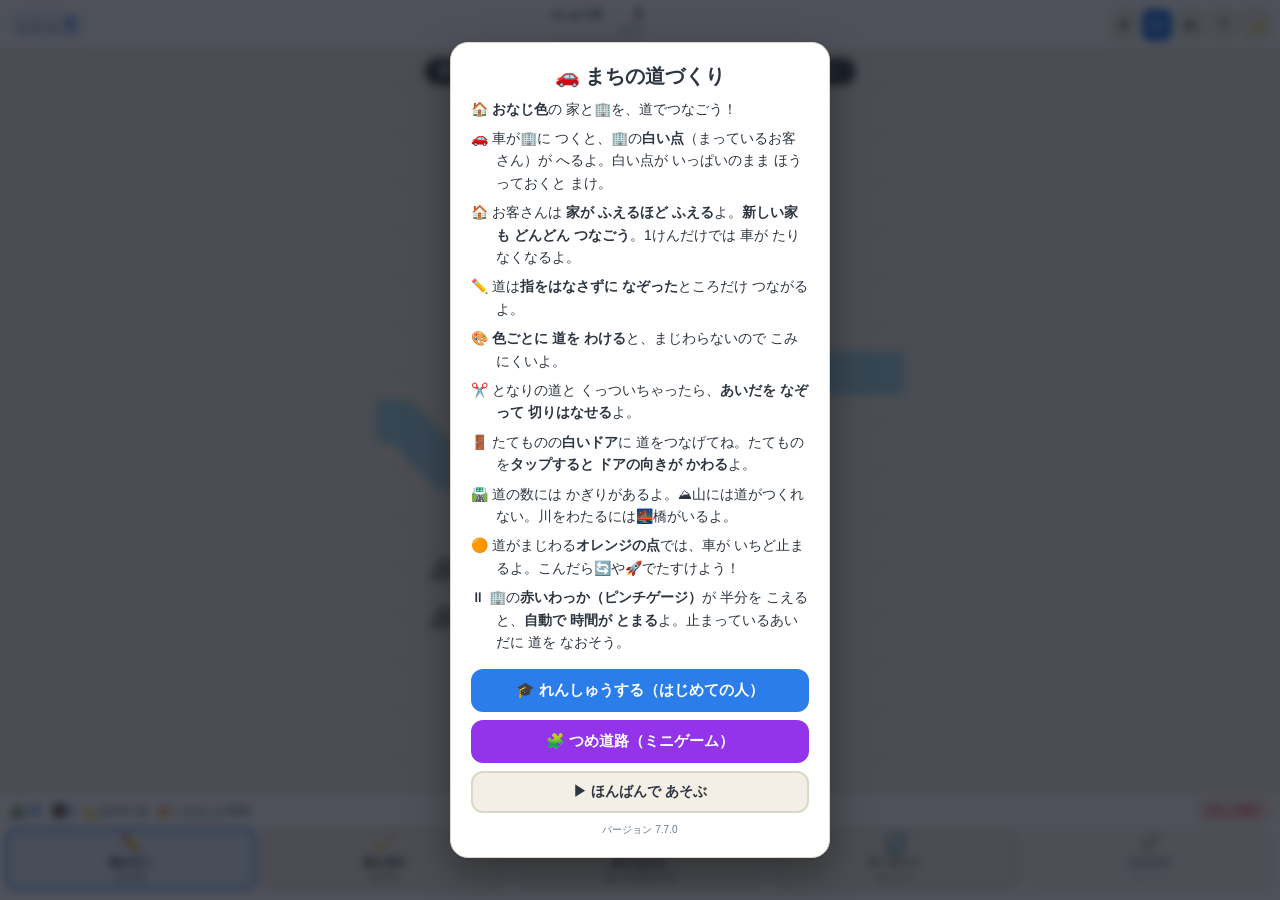
==== index.html @ 7b0f45b6 "Add files via upload" ====
<!DOCTYPE html>
<html lang="ja">
<head>
<meta charset="UTF-8">
<meta name="viewport" content="width=device-width, initial-scale=1.0, maximum-scale=1.0, user-scalable=no">
<meta http-equiv="Cache-Control" content="no-cache, no-store, must-revalidate">
<meta http-equiv="Pragma" content="no-cache">
<meta http-equiv="Expires" content="0">
<title>Pocket Transit v7.7 - まちの道づくりパズル</title>
<style>
  :root {
    --bg-main: #f3efe6; --bg-panel: #ffffff; --text-main: #2c3540;
    --text-sub: #6c7a89; --border-col: #dcd6c8; --accent: #2b7de9;
  }
  body.dark {
    --bg-main: #181c24; --bg-panel: #232936; --text-main: #eef2f7;
    --text-sub: #8c9bae; --border-col: #343d4f; --accent: #38bdf8;
  }
  * { box-sizing: border-box; margin: 0; padding: 0; user-select: none; -webkit-user-select: none; -webkit-touch-callout: none; }
  html, body {
    width: 100%; height: 100dvh; overflow: hidden;
    background: var(--bg-main); color: var(--text-main);
    font-family: -apple-system, BlinkMacSystemFont, "Hiragino Sans", "Yu Gothic", sans-serif;
    display: flex; flex-direction: column;
  }
  header {
    height: 50px; background: var(--bg-panel); border-bottom: 1px solid var(--border-col);
    display: flex; align-items: center; justify-content: space-between;
    padding: 0 8px; flex-shrink: 0; z-index: 10; gap: 4px;
  }
  .score-box { display: flex; align-items: baseline; gap: 4px; background: rgba(43,125,233,0.1); padding: 4px 9px; border-radius: 16px; }
  .score-label { font-size: 11px; font-weight: 700; color: var(--text-sub); }
  .score-val { font-size: 20px; font-weight: 900; color: var(--accent); font-variant-numeric: tabular-nums; }
  .clock-area { display: flex; flex-direction: column; width: 92px; gap: 3px; }
  .clock-top { display: flex; justify-content: space-between; font-size: 11px; font-weight: 800; }
  .hdr-ver { font-size: 9px; color: var(--text-sub); font-weight: 700; text-align: right; line-height: 1; }
  .week-bar { width: 100%; height: 6px; background: rgba(128,128,128,0.2); border-radius: 3px; overflow: hidden; }
  .week-fill { height: 100%; background: var(--accent); width: 0%; }
  .week-fill.rush { background: #f59e0b; }
  .top-btns { display: flex; align-items: center; gap: 4px; }
  .spd-btn, .icon-btn {
    border: 1px solid var(--border-col); background: var(--bg-main); color: var(--text-main);
    border-radius: 8px; height: 32px; padding: 0 7px; font-size: 12px; font-weight: 800;
    cursor: pointer; display: flex; align-items: center; justify-content: center;
  }
  .spd-btn.active { background: var(--accent); color: #fff; border-color: var(--accent); }
  .spd-btn.pulse { border-color: #facc15; animation: glow 1s ease-in-out infinite; }
  #stage { flex: 1; min-height: 0; position: relative; width: 100%; overflow: hidden; display: flex; align-items: center; justify-content: center; }
  canvas { display: block; touch-action: none; }
  .hint-banner {
    position: absolute; top: 8px; left: 50%; transform: translateX(-50%);
    background: rgba(20,26,35,0.78); color: #fff; font-size: 12px; font-weight: 700;
    padding: 5px 14px; border-radius: 20px; pointer-events: none; white-space: nowrap;
    backdrop-filter: blur(4px); transition: opacity 0.6s;
  }
  .hint-banner.fade { opacity: 0; }
  .toast {
    position: absolute; bottom: 10px; left: 50%; transform: translateX(-50%) translateY(8px);
    background: rgba(239,68,68,0.94); color: #fff; font-size: 13px; font-weight: 800;
    padding: 7px 14px; border-radius: 14px; opacity: 0; transition: opacity 0.2s, transform 0.2s;
    pointer-events: none; max-width: 94%; text-align: center; z-index: 8;
  }
  .toast.info { background: rgba(43,125,233,0.94); }
  .toast.show { opacity: 1; transform: translateX(-50%) translateY(0); }
  .pause-pill {
    position: absolute; z-index: 7; display: none; align-items: center; gap: 2px;
    background: rgba(20,26,35,0.82); border-radius: 22px; padding: 3px;
    box-shadow: 0 3px 10px rgba(0,0,0,0.25); touch-action: none;
  }
  .pause-pill.show { display: flex; }
  .pause-pill.danger { background: rgba(185,28,28,0.9); }
  .pause-pill .grip {
    color: rgba(255,255,255,0.75); font-size: 15px; font-weight: 900; padding: 6px 4px 6px 7px;
    cursor: grab; line-height: 1; letter-spacing: -2px;
  }
  .pause-pill .go {
    border: none; border-radius: 18px; padding: 7px 12px; font-size: 13px; font-weight: 900;
    background: #10b981; color: #fff; cursor: pointer; white-space: nowrap;
  }
  .pause-pill .x {
    border: none; background: transparent; color: rgba(255,255,255,0.8); font-size: 14px; font-weight: 900;
    width: 28px; height: 28px; border-radius: 50%; cursor: pointer;
  }
  .result-bar {
    position: absolute; top: 6px; left: 6px; right: 6px;
    background: rgba(20,26,35,0.86); color: #fff; border-radius: 12px;
    padding: 7px 10px; font-size: 11px; font-weight: 700; line-height: 1.5;
    display: none; align-items: center; gap: 8px; backdrop-filter: blur(4px); z-index: 5;
  }
  .result-bar.show { display: flex; }
  .result-bar .rb-main { flex: 1; }
  .result-bar b { color: #fbbf24; font-size: 13px; }
  .result-bar button {
    border: none; border-radius: 8px; padding: 6px 8px; font-size: 11px; font-weight: 800;
    background: #2b7de9; color: #fff; cursor: pointer; white-space: nowrap;
  }
  .result-bar button.sub { background: rgba(255,255,255,0.18); }
  .tut-panel, .puz-bar {
    position: absolute; z-index: 6; overflow: hidden; font-size: 13.5px;
    background: var(--bg-panel); color: var(--text-main);
    border: 3px solid #facc15; border-radius: 12px; padding: 4px 8px 5px;
    box-shadow: 0 3px 10px rgba(0,0,0,0.15); display: none;
  }
  .puz-bar { border-color: #a855f7; }
  .tut-panel.show, .puz-bar.show { display: block; }
  .tut-head { display: flex; align-items: center; gap: 4px; margin-bottom: 2px; }
  .tut-step { font-size: 0.82em; font-weight: 900; color: #ca8a04; flex: 1; white-space: nowrap; overflow: hidden; text-overflow: ellipsis; }
  .tut-head button, .puz-btns button {
    border: 1px solid var(--border-col); background: var(--bg-main); color: var(--text-sub);
    border-radius: 8px; padding: 3px 7px; font-size: 0.8em; font-weight: 800; cursor: pointer; white-space: nowrap;
  }
  .tut-head button.hint, .puz-btns button.hint { background: #fef3c7; color: #92400e; border-color: #fcd34d; }
  .tut-head button.hint.on, .puz-btns button.hint.on { background: #facc15; color: #422006; }
  .tut-head button.next {
    background: #10b981; color: #fff; border-color: #10b981; font-size: 0.9em; padding: 4px 10px;
    animation: pop 0.9s ease-in-out infinite;
  }
  .tut-head button.hidden, .puz-btns button.hidden { display: none; }
  .tut-text { font-size: 1em; font-weight: 700; line-height: 1.42; }
  .tut-text b { color: var(--accent); }
  .tut-text.done { color: #059669; }
  .tut-text.think { color: #b45309; }
  .tut-hint { font-size: 0.85em; color: #92400e; font-weight: 700; margin-top: 2px; line-height: 1.35; }
  .tut-hint:empty { display: none; }
  @keyframes pop { 0%,100% { transform: scale(1); } 50% { transform: scale(1.07); } }
  .puz-top { display: flex; align-items: center; justify-content: space-between; gap: 6px; }
  .puz-title { font-size: 0.82em; font-weight: 900; color: #9333ea; white-space: nowrap; overflow: hidden; text-overflow: ellipsis; }
  .puz-goal { font-size: 1.02em; font-weight: 900; margin-top: 2px; display: flex; gap: 10px; align-items: center; }
  .puz-goal .time { font-variant-numeric: tabular-nums; }
  .puz-goal .time.hurry { color: #ef4444; }
  .puz-goal .time.wait { color: var(--text-sub); font-size: 0.85em; }
  .puz-start {
    margin-left: auto; border: none; border-radius: 10px; padding: 5px 12px; font-size: 0.95em; font-weight: 900;
    background: #10b981; color: #fff; cursor: pointer; animation: pop 0.9s ease-in-out infinite;
  }
  .puz-start.hidden { display: none; }
  .puz-tip { font-size: 0.85em; color: var(--text-sub); font-weight: 700; margin-top: 2px; line-height: 1.4; }
  .puz-tip:empty { display: none; }
  .puz-tip b { color: var(--text-main); }
  .puz-btns { display: flex; gap: 4px; }
  footer {
    background: var(--bg-panel); border-top: 1px solid var(--border-col);
    padding: 6px 6px 10px; display: flex; flex-direction: column; gap: 6px; flex-shrink: 0; z-index: 10;
  }
  .inv-row { display: flex; align-items: center; justify-content: space-between; font-size: 12px; font-weight: 800; padding: 0 4px; }
  .inv-badges { display: flex; gap: 9px; align-items: baseline; }
  .inv-item span { color: var(--accent); font-size: 14px; margin-left: 2px; }
  .inv-item.low span { color: #ef4444; }
  .inv-item.minor { font-size: 11px; color: var(--text-sub); }
  .inv-item.minor span { font-size: 12px; color: var(--text-sub); }
  .inv-item.hot span { color: #ef4444; }
  .clear-btn {
    background: rgba(239,68,68,0.12); color: #ef4444; border: 1px solid rgba(239,68,68,0.3);
    border-radius: 6px; padding: 3px 8px; font-size: 11px; font-weight: 800; cursor: pointer;
  }
  .tool-grid { display: grid; grid-template-columns: repeat(5, 1fr); gap: 5px; }
  .tool-btn {
    background: var(--bg-main); border: 2px solid var(--border-col); border-radius: 10px;
    padding: 4px 1px; display: flex; flex-direction: column; align-items: center; gap: 1px;
    cursor: pointer; color: var(--text-main);
  }
  .tool-btn.active { border-color: var(--accent); background: rgba(43,125,233,0.12); }
  .tool-btn.empty { opacity: 0.45; }
  .tool-btn.locked { opacity: 0.3; }
  .tool-btn.pulse { border-color: #facc15; animation: glow 1s ease-in-out infinite; opacity: 1; }
  @keyframes glow { 0%,100% { box-shadow: 0 0 0 0 rgba(250,204,21,0.8); } 50% { box-shadow: 0 0 0 6px rgba(250,204,21,0); } }
  .tool-icon { font-size: 18px; line-height: 1.1; }
  .tool-title { font-size: 11px; font-weight: 800; white-space: nowrap; }
  .tool-sub { font-size: 9.5px; color: var(--text-sub); font-weight: 700; white-space: nowrap; }
  .modal-wrap {
    position: fixed; inset: 0; background: rgba(10,15,25,0.72); backdrop-filter: blur(4px);
    display: none; align-items: center; justify-content: center; padding: 16px; z-index: 100;
  }
  .modal-wrap.light { background: rgba(10,15,25,0.45); backdrop-filter: none; }
  .modal-wrap.show { display: flex; }
  .modal-card {
    background: var(--bg-panel); color: var(--text-main); border: 1px solid var(--border-col);
    border-radius: 18px; padding: 20px; width: 100%; max-width: 380px; text-align: center;
    box-shadow: 0 16px 40px rgba(0,0,0,0.35); max-height: 92dvh; overflow-y: auto;
  }
  .modal-card h2 { font-size: 20px; margin-bottom: 8px; }
  .modal-card p { font-size: 13px; color: var(--text-sub); line-height: 1.5; margin-bottom: 14px; }
  .rules { text-align: left; font-size: 14px; line-height: 1.6; margin: 0 0 16px; list-style: none; }
  .rules li { margin-bottom: 7px; padding-left: 1.8em; text-indent: -1.8em; }
  .bonus-line { font-size: 13px; font-weight: 800; color: var(--accent); background: rgba(43,125,233,0.1); border-radius: 10px; padding: 6px; margin-bottom: 12px; line-height: 1.5; }
  .choice-box { display: grid; grid-template-columns: repeat(3, 1fr); gap: 8px; }
  .choice-btn {
    background: var(--bg-main); border: 2px solid var(--border-col); border-radius: 14px;
    padding: 12px 6px; cursor: pointer; color: var(--text-main);
    display: flex; flex-direction: column; align-items: center; gap: 6px;
  }
  .choice-btn:hover, .choice-btn:active { border-color: var(--accent); }
  .choice-icon { font-size: 26px; }
  .choice-name { font-size: 13px; font-weight: 800; }
  .choice-desc { font-size: 11px; color: var(--text-sub); line-height: 1.4; }
  .primary-btn { width: 100%; padding: 12px; border-radius: 12px; border: none; background: var(--accent); color: #fff; font-size: 15px; font-weight: 800; cursor: pointer; }
  .primary-btn.puz { background: #9333ea; }
  .primary-btn.pulse { animation: pop 0.9s ease-in-out infinite; }
  .secondary-btn { width: 100%; padding: 10px; border-radius: 12px; border: 2px solid var(--border-col); background: var(--bg-main); color: var(--text-main); font-size: 14px; font-weight: 800; cursor: pointer; margin-top: 8px; }
  .ver { font-size: 10px; color: var(--text-sub); margin-top: 10px; }
  .stats { display: grid; grid-template-columns: 1fr 1fr; gap: 6px; margin-bottom: 14px; text-align: left; }
  .stat { background: var(--bg-main); border-radius: 10px; padding: 6px 8px; }
  .stat .k { font-size: 10.5px; color: var(--text-sub); font-weight: 700; }
  .stat .v { font-size: 15px; font-weight: 900; }
  .puz-list { display: flex; flex-direction: column; gap: 8px; margin-bottom: 12px; }
  .puz-item {
    display: flex; align-items: center; gap: 10px; text-align: left;
    background: var(--bg-main); border: 2px solid var(--border-col); border-radius: 14px;
    padding: 10px 12px; cursor: pointer; color: var(--text-main);
  }
  .puz-item:hover { border-color: #a855f7; }
  .puz-item .pi-icon { font-size: 26px; }
  .puz-item .pi-main { flex: 1; }
  .puz-item .pi-name { font-size: 14px; font-weight: 900; }
  .puz-item .pi-sub { font-size: 11px; color: var(--text-sub); font-weight: 700; }
  .puz-item .pi-stars { font-size: 15px; color: #f59e0b; white-space: nowrap; }
  .box { text-align: left; border-radius: 12px; padding: 10px 12px; margin-bottom: 10px; font-size: 13px; line-height: 1.6; }
  .box .bt { font-size: 12px; font-weight: 900; margin-bottom: 3px; }
  .box.story { background: rgba(147,51,234,0.08); }
  .box.story .bt { color: #9333ea; }
  .box.tip { background: rgba(16,185,129,0.1); }
  .box.tip .bt { color: #059669; }
  .box.goal { background: rgba(43,125,233,0.1); font-weight: 800; }
  .box.goal .bt { color: var(--accent); }
  .box.why { background: rgba(245,158,11,0.12); }
  .box.why .bt { color: #b45309; }
  .stars-big { font-size: 34px; color: #f59e0b; letter-spacing: 4px; margin: 2px 0 8px; }
  .row-btns { display: flex; gap: 8px; }
  .row-btns .secondary-btn { margin-top: 8px; }
</style>
</head>
<body>

<header>
  <div class="score-box">
    <span class="score-label">とどいた</span>
    <span class="score-val" id="uiScore">0</span>
  </div>
  <div class="clock-area">
    <div class="clock-top"><span id="uiWeek">1しゅう目</span><span id="uiDay">月</span></div>
    <div class="hdr-ver" id="hdrVer"></div>
    <div class="week-bar"><div class="week-fill" id="uiWeekBar"></div></div>
  </div>
  <div class="top-btns">
    <button class="spd-btn" id="btnPause" onclick="setSpeed(0)">⏸</button>
    <button class="spd-btn active" id="btn1x" onclick="setSpeed(1)">1x</button>
    <button class="spd-btn" id="btn2x" onclick="setSpeed(2)">2x</button>
    <button class="icon-btn" onclick="openHelp()">？</button>
    <button class="icon-btn" id="btnTheme" onclick="toggleTheme()">🌙</button>
  </div>
</header>

<div id="stage">
  <canvas id="cv"></canvas>
  <div class="hint-banner" id="uiHint"></div>
  <div class="toast" id="uiToast"></div>
  <div class="pause-pill" id="pausePill">
    <span class="grip" id="pauseGrip" title="ドラッグで うごかせるよ">⋮⋮</span>
    <button class="go" onclick="setSpeed(1)">▶ つづける</button>
    <button class="x" onclick="hidePausePill()" title="かくす（上の 1x でも つづけられるよ）">✕</button>
  </div>
  <div class="result-bar" id="resultBar">
    <div class="rb-main" id="rbText"></div>
    <button class="sub" onclick="showOverModal()">けっか</button>
    <button onclick="initGame(true)">もういちど</button>
  </div>
  <div class="tut-panel" id="tutPanel">
    <div class="tut-head">
      <div class="tut-step" id="tutStep"></div>
      <button class="hint" id="tutHintBtn" onclick="toggleTutHint()">💡ヒント</button>
      <button id="tutRetry" onclick="setupLesson(tut.lesson)">やりなおす</button>
      <button id="tutSkip" onclick="endTutorial()">とばす</button>
      <button class="next hidden" id="tutNext" onclick="nextLesson()">つぎへ ▶</button>
    </div>
    <div class="tut-text" id="tutText"></div>
    <div class="tut-hint" id="tutHint"></div>
  </div>
  <div class="puz-bar" id="puzBar">
    <div class="puz-top">
      <div class="puz-title" id="puzTitle"></div>
      <div class="puz-btns">
        <button class="hint" id="puzHintBtn" onclick="togglePuzHint()">💡ヒント</button>
        <button onclick="openPuzzleIntro(puz.idx)">📖</button>
        <button onclick="setupPuzzle(puz.idx)">やりなおす</button>
        <button onclick="openPuzzleList()">やめる</button>
      </div>
    </div>
    <div class="puz-goal">
      <span id="puzCount"></span><span class="time" id="puzTime"></span>
      <button class="puz-start" id="puzStart" onclick="startPuzzleRun()">▶ スタート</button>
    </div>
    <div class="puz-tip" id="puzTip"></div>
  </div>
</div>

<footer>
  <div class="inv-row">
    <div class="inv-badges">
      <div class="inv-item" id="invRoads">🛣️<span id="uiRoads">0</span></div>
      <div class="inv-item">🌉<span id="uiBridges">0</span></div>
      <div class="inv-item minor" title="ぜんぶの家と🏢をつなぐのに、だいたい これくらいの道がいるよ">📐めやす<span id="uiSteiner">0</span></div>
      <div class="inv-item minor" id="invRho" title="お客さんの多さ。ぜんぶの家を うまく つないだときの 力に くらべて 何％ か">🔥いそがしさ<span id="uiRho">0</span></div>
    </div>
    <button class="clear-btn" onclick="clearAllRoads()">ぜんぶ消す</button>
  </div>
  <div class="tool-grid">
    <button class="tool-btn active" id="toolDraw" onclick="selectTool('draw')">
      <span class="tool-icon">✏️</span><span class="tool-title">道を引く</span><span class="tool-sub">なぞる</span>
    </button>
    <button class="tool-btn" id="toolErase" onclick="selectTool('erase')">
      <span class="tool-icon">🧹</span><span class="tool-title">道を消す</span><span class="tool-sub">なぞる</span>
    </button>
    <button class="tool-btn" id="toolCut" onclick="selectTool('cut')">
      <span class="tool-icon">✂️</span><span class="tool-title">切りはなす</span><span class="tool-sub">あいだをなぞる</span>
    </button>
    <button class="tool-btn" id="toolRound" onclick="selectTool('roundabout')">
      <span class="tool-icon">🔄</span><span class="tool-title">ロータリー</span><span class="tool-sub" id="uiRounds">のこり 1</span>
    </button>
    <button class="tool-btn" id="toolHwy" onclick="selectTool('highway')">
      <span class="tool-icon">🚀</span><span class="tool-title">高速道路</span><span class="tool-sub" id="uiHwys">のこり 0</span>
    </button>
  </div>
</footer>

<div class="modal-wrap show" id="startModal">
  <div class="modal-card">
    <h2>🚗 まちの道づくり</h2>
    <ul class="rules">
      <li>🏠 <b>おなじ色</b>の 家と🏢を、道でつなごう！</li>
      <li>🚗 車が🏢に つくと、🏢の<b>白い点</b>（まっているお客さん）が へるよ。白い点が いっぱいのまま ほうっておくと まけ。</li>
      <li>🏠 お客さんは <b>家が ふえるほど ふえる</b>よ。<b>新しい家も どんどん つなごう</b>。1けんだけでは 車が たりなくなるよ。</li>
      <li>✏️ 道は<b>指をはなさずに なぞった</b>ところだけ つながるよ。</li>
      <li>🎨 <b>色ごとに 道を わける</b>と、まじわらないので こみにくいよ。</li>
      <li>✂️ となりの道と くっついちゃったら、<b>あいだを なぞって 切りはなせる</b>よ。</li>
      <li>🚪 たてものの<b>白いドア</b>に 道をつなげてね。たてものを<b>タップすると ドアの向きが かわる</b>よ。</li>
      <li>🛣️ 道の数には かぎりがあるよ。⛰山には道がつくれない。川をわたるには🌉橋がいるよ。</li>
      <li>🟠 道がまじわる<b>オレンジの点</b>では、車が いちど止まるよ。こんだら🔄や🚀でたすけよう！</li>
      <li>⏸ 🏢の<b>赤いわっか（ピンチゲージ）</b>が 半分を こえると、<b>自動で 時間が とまる</b>よ。止まっているあいだに 道を なおそう。</li>
    </ul>
    <button class="primary-btn" id="btnStartTut" onclick="startTutorial()">🎓 れんしゅうする（はじめての人）</button>
    <button class="primary-btn puz" id="btnStartPuz" style="margin-top:8px" onclick="openPuzzleList()">🧩 つめ道路（ミニゲーム）</button>
    <button class="secondary-btn" onclick="startGame()">▶ ほんばんで あそぶ</button>
    <div class="ver" id="verText"></div>
  </div>
</div>

<div class="modal-wrap" id="puzListModal">
  <div class="modal-card">
    <h2>🧩 つめ道路</h2>
    <p>本ものの まちづくりの ひみつを、みじかい パズルで まなぼう！<br>時間が 止まっているあいだに 道を つくって、<b>▶スタート</b>。時間内に 車を とどけたら クリア。はやいほど ⭐が ふえるよ。</p>
    <div class="puz-list" id="puzList"></div>
    <button class="secondary-btn" onclick="closePuzzleList()">もどる</button>
  </div>
</div>

<div class="modal-wrap light" id="puzIntroModal">
  <div class="modal-card">
    <h2 id="piTitle"></h2>
    <div class="box story"><div class="bt">📖 本ものの まちでは…</div><div id="piStory"></div></div>
    <div class="box tip"><div class="bt">💡 コツ</div><div id="piTip"></div></div>
    <div class="box goal"><div class="bt">🎯 もくひょう</div><div id="piGoal"></div></div>
    <button class="primary-btn puz" onclick="beginPuzzle()">🛠 道を つくる（時間は 止まっているよ）</button>
    <button class="secondary-btn" onclick="openPuzzleList()">いちらんへ</button>
  </div>
</div>

<div class="modal-wrap light" id="puzResultModal">
  <div class="modal-card">
    <h2 id="prTitle"></h2>
    <div class="stars-big" id="prStars"></div>
    <p id="prSub"></p>
    <div class="box why"><div class="bt" id="prWhyTitle"></div><div id="prWhy"></div></div>
    <button class="primary-btn puz" id="prNext" onclick="nextPuzzle()">つぎの もんだいへ ▶</button>
    <div class="row-btns">
      <button class="secondary-btn" onclick="setupPuzzle(puz.idx)">もういちど</button>
      <button class="secondary-btn" onclick="openPuzzleList()">いちらん</button>
    </div>
  </div>
</div>

<div class="modal-wrap" id="upgradeModal">
  <div class="modal-card">
    <h2 id="upTitle">1しゅう目 クリア！</h2>
    <div class="bonus-line" id="upBonus"></div>
    <p>ごほうびを 1つ えらんでね。</p>
    <div class="choice-box" id="choiceContainer"></div>
  </div>
</div>

<div class="modal-wrap" id="overModal">
  <div class="modal-card">
    <h2 style="color:#ef4444;">⚠️ まちが こみすぎちゃった！</h2>
    <p id="overReason"></p>
    <div style="font-size:28px;font-weight:900;margin:4px 0 10px;color:var(--accent);" id="finalScore">0 台</div>
    <div class="stats" id="overStats"></div>
    <button class="primary-btn" onclick="initGame(true)">もういちど あそぶ</button>
    <button class="secondary-btn" onclick="viewBoard()">📷 さいごの まちを見る</button>
    <button class="secondary-btn" onclick="backToMenu()">🏠 さいしょの 画面へ</button>
  </div>
</div>

<script>
'use strict';

/* ===================== バージョンと キャッシュ対策 ===================== */
const APP_VERSION = '7.7.0';
(function checkLatest() {
  try {
    if (!/^https?:$/.test(location.protocol) || typeof fetch !== 'function') return;
    fetch(location.pathname + '?_=' + Date.now(), { cache: 'no-store' })
      .then(r => (r.ok ? r.text() : null))
      .then(t => {
        if (!t) return;
        const m = t.match(/APP_VERSION = '([^']+)'/);
        if (!m || m[1] === APP_VERSION) return;
        const key = 'ptReload_' + m[1];
        if (sessionStorage.getItem(key)) return;
        sessionStorage.setItem(key, '1');
        location.replace(location.pathname + '?v=' + encodeURIComponent(m[1]));
      })
      .catch(() => {});
  } catch (e) { /* noop */ }
})();

/* =====================================================================
   難易度の理論的な設計
   (1) 道路網＝障害物つき直交シュタイナー木問題（NP困難）
   (2) 輸送＝待ち行列。需要 λ = ρ(週) × 理想輸送能力 μ。
       μ = Σ_家 min(車数 ÷ いちばん近い🏢との往復時間, 1 ÷ 発車間隔)
   (3) 交差点＝サーバ。網の目にすると一時停止で容量が落ちる（Braess 的状況）。
   v7.5: ピンチゲージは「満員と1つ手前を行き来している間」は減らない（バグ修正）。
   v7.6: 家のゲージ削除。本番の合流点を軽く（2台まで・0.15秒）。
   v7.7: 少し難しく調整（いそがしさ 50%から週+9%。上手でも 6〜8しゅう目で 限界が来る）。
   ===================================================================== */
const COLS = 11;
const ROWS = 15;
const PANEL_ROWS = 4;
const ALPHA_START = 1.7, ALPHA_STEP = 0.1, ALPHA_MIN = 1.2;
const MIN_WEEKLY_ROADS = 4;
const RHO_START = 0.5, RHO_STEP = 0.09;   // 1しゅう目 50% → 5しゅう目 86% → 7しゅう目 104%
const RHO_LATE_FROM = 9, RHO_LATE_STEP = 0.09;
const minPinInterval = w => 0.3;
const RUSH_FACTOR = 1.5;
const ROCK_COUNT = 9;
const SEC_PER_DAY = 9;
const CAR_SPEED = 2.8;
const JUNCTION_STOP = 0.15;          // ほんばん
const JUNCTION_STOP_LESSON = 0.45;   // れんしゅう・つめ道路（まじわりの こまり方を はっきり 見せる）
const strictJunction = () => !!(tut || puz);
const OVERLOAD_LIMIT = 20;
const OVERLOAD_RECOVER = 1.0;
const DANGER_RATIO = 0.5;
const WAIT_BREAK = 12;
const DEADLOCK_WAIT = 2.5;
const HOUSE_LAUNCH_CD = 0.6;
const DWELL = 0.35;
const START_PINS = 6;
const SPAWN_BASE = 9, SPAWN_MIN = 5;
const COST = { road: 1, junction: 3, roundabout: 1.2, highway: 2 };

const COLORS = [
  { jp: '赤', main: '#e84a5f', light: '#ff847c', dark: '#b83244' },
  { jp: '青', main: '#2b7de9', light: '#6bb5ff', dark: '#1b56a8' },
  { jp: '黄', main: '#f5a623', light: '#ffd166', dark: '#c47d0e' },
  { jp: '緑', main: '#10b981', light: '#6ee7b7', dark: '#057a55' }
];
const DAYS = ['月', '火', '水', '木', '金', '土', '日'];
const DIRS4 = [[0, -1], [1, 0], [0, 1], [-1, 0]];
const TOOL_NAMES = {
  draw: '✏️ 道を引く', erase: '🧹 道を消す', cut: '✂️ 切りはなす',
  roundabout: '🔄 ロータリー', highway: '🚀 高速道路', rotate: '🚪 たてものタップ'
};
const TOOL_IDS = { draw: 'toolDraw', erase: 'toolErase', cut: 'toolCut', roundabout: 'toolRound', highway: 'toolHwy' };
const riverRow = c => Math.round(7 + Math.sin(c * 0.55) * 1.5);

const cv = document.getElementById('cv');
const ctx = cv.getContext('2d');
if (!CanvasRenderingContext2D.prototype.roundRect) {
  CanvasRenderingContext2D.prototype.roundRect = function (x, y, w, h, r) {
    r = Math.min(r, w / 2, h / 2);
    this.moveTo(x + r, y);
    this.arcTo(x + w, y, x + w, y + h, r);
    this.arcTo(x + w, y + h, x, y + h, r);
    this.arcTo(x, y + h, x, y, r);
    this.arcTo(x, y, x + w, y, r);
    this.closePath();
  };
}

/* ===================== 状態 ===================== */
let cellSize = 28, dpr = 1;
let grid = [], buildings = [], highways = [], cars = [], popups = [], colorInfo = [];
let hasRiver = true;
let score = 0, week = 1, dayTime = 0, gameSpeed = 1;
let isGameOver = false, modalOpen = true, failedDest = null, dangerDest = null;
let currentTool = 'draw';
let inv = { roads: 0, bridges: 1, roundabouts: 1, highways: 0 };
let houseCarBonus = 0, destCapBonus = 0;
let isDragging = false, lastCell = null, downCell = null, dragMoved = false, hwyStart = null, pointerPos = null;
let spawnTimer = 0, slowTick = 0, alarmTimer = 0, comboCount = 0, comboTimer = 0, comboDay = -1;
let nextId = 1;
let netVersion = 0, cacheVer = -1;
const pathCache = new Map();
let bldVersion = 0, theoryVer = -1;
let theory = { S: 0, bridges: 0, cells: new Set() };
let stats = { peakCars: 0, roadsGranted: 0, rotations: 0, cuts: 0, pinches: 0, firstPinchScore: null };
let tut = null;
let puz = null;
let pillHidden = false;
let pillPos = null;

/* ===================== 効果音 ===================== */
let audioCtx = null;
function playTone(freq, dur = 0.07, type = 'sine', vol = 0.08) {
  try {
    if (!audioCtx) audioCtx = new (window.AudioContext || window.webkitAudioContext)();
    if (audioCtx.state === 'suspended') audioCtx.resume();
    const osc = audioCtx.createOscillator();
    const gain = audioCtx.createGain();
    osc.type = type;
    osc.frequency.setValueAtTime(freq, audioCtx.currentTime);
    gain.gain.setValueAtTime(vol, audioCtx.currentTime);
    gain.gain.exponentialRampToValueAtTime(0.001, audioCtx.currentTime + dur);
    osc.connect(gain); gain.connect(audioCtx.destination);
    osc.start(); osc.stop(audioCtx.currentTime + dur);
  } catch (e) { /* noop */ }
}
function fanfare() {
  [523, 659, 784, 1047].forEach((f, i) => setTimeout(() => playTone(f, 0.14, 'triangle', 0.08), i * 110));
}

/* ===================== UI 補助 ===================== */
let toastTimer = null, lastWarnAt = 0;
function toast(msg, info = false) {
  const el = document.getElementById('uiToast');
  el.textContent = msg;
  el.classList.toggle('info', info);
  el.classList.add('show');
  clearTimeout(toastTimer);
  toastTimer = setTimeout(() => el.classList.remove('show'), 2400);
}
function warn(msg) {
  const now = performance.now();
  if (now - lastWarnAt < 700) return;
  lastWarnAt = now;
  toast(msg);
  playTone(150, 0.12, 'square', 0.05);
}
function addPopup(c, r, text, color) { popups.push({ x: c + 0.5, y: r + 0.5, text, color, t: 0 }); }
const showModal = (id, on) => document.getElementById(id).classList.toggle('show', on);

let boardBox = { left: 0, top: 0, w: 0, h: 0 };
function resizeCanvas() {
  const stage = document.getElementById('stage');
  const sw = stage.clientWidth, sh = stage.clientHeight;
  cellSize = Math.max(14, Math.floor(Math.min((sw - 12) / COLS, (sh - 12) / ROWS)));
  dpr = window.devicePixelRatio || 1;
  cv.style.width = cellSize * COLS + 'px';
  cv.style.height = cellSize * ROWS + 'px';
  cv.width = Math.round(cellSize * COLS * dpr);
  cv.height = Math.round(cellSize * ROWS * dpr);
  ctx.setTransform(dpr, 0, 0, dpr, 0, 0);
  const top = Math.max(0, (sh - cellSize * ROWS) / 2);
  const left = Math.max(0, (sw - cellSize * COLS) / 2);
  boardBox = { left, top, w: cellSize * COLS, h: cellSize * ROWS };
  for (const id of ['tutPanel', 'puzBar']) {
    const el = document.getElementById(id);
    el.style.top = (top + 3) + 'px';
    el.style.left = (left + 3) + 'px';
    el.style.width = (cellSize * COLS - 6) + 'px';
    el.style.maxHeight = (cellSize * PANEL_ROWS - 4) + 'px';
    fitPanel(id);
  }
  placePausePill();
}
window.addEventListener('resize', resizeCanvas);
function setPanel(id, on) { document.getElementById(id).classList.toggle('show', on); fitPanel(id); }
function fitPanel(id) {
  const el = document.getElementById(id);
  if (!el.classList.contains('show')) return;
  let fs = 13.5;
  el.style.fontSize = fs + 'px';
  for (let i = 0; i < 12 && el.scrollHeight > el.clientHeight + 1 && fs > 9.5; i++) {
    fs -= 0.5;
    el.style.fontSize = fs + 'px';
  }
}

/* ===================== 一時停止ボタン ===================== */
function placePausePill() {
  const el = document.getElementById('pausePill');
  const pw = el.offsetWidth || 170, ph = el.offsetHeight || 40;
  const stage = document.getElementById('stage');
  const sw = stage.clientWidth, sh = stage.clientHeight;
  let x, y;
  if (pillPos) { x = pillPos.x * sw; y = pillPos.y * sh; }
  else { x = boardBox.left + boardBox.w - pw - 4; y = boardBox.top + boardBox.h - ph - 4; }
  x = Math.max(2, Math.min(sw - pw - 2, x));
  y = Math.max(2, Math.min(sh - ph - 2, y));
  el.style.left = x + 'px';
  el.style.top = y + 'px';
}
function hidePausePill() {
  pillHidden = true;
  updatePausePill();
  toast('上の 1x を おすと つづけられるよ', true);
}
(function setupPillDrag() {
  const el = document.getElementById('pausePill');
  const grip = document.getElementById('pauseGrip');
  let drag = null;
  const pt = e => (e && e.touches ? e.touches[0] : e);
  const down = e => {
    const p = pt(e);
    drag = { sx: p.clientX, sy: p.clientY, ox: parseFloat(el.style.left) || 0, oy: parseFloat(el.style.top) || 0 };
    e.preventDefault(); e.stopPropagation();
  };
  const move = e => {
    if (!drag) return;
    const p = pt(e);
    if (!p) return;
    const stage = document.getElementById('stage');
    pillPos = { x: (drag.ox + p.clientX - drag.sx) / stage.clientWidth, y: (drag.oy + p.clientY - drag.sy) / stage.clientHeight };
    placePausePill();
    e.preventDefault(); e.stopPropagation();
  };
  const up = () => { drag = null; };
  grip.addEventListener('mousedown', down);
  grip.addEventListener('touchstart', down, { passive: false });
  window.addEventListener('mousemove', move);
  window.addEventListener('touchmove', move, { passive: false });
  window.addEventListener('mouseup', up);
  window.addEventListener('touchend', up);
  el.addEventListener('mousedown', e => e.stopPropagation());
  el.addEventListener('touchstart', e => e.stopPropagation(), { passive: true });
})();
function updatePausePill() {
  const el = document.getElementById('pausePill');
  const show = gameSpeed === 0 && !modalOpen && !isGameOver && !puz && !pillHidden;
  const was = el.classList.contains('show');
  el.classList.toggle('show', show);
  el.classList.toggle('danger', show && !!dangerDest);
  if (show && !was) placePausePill();
}

/* ===================== 盤面ヘルパー ===================== */
const inBounds = (c, r) => c >= 0 && c < COLS && r >= 0 && r < ROWS;
const manhattan = (a, b) => Math.abs(a.c - b.c) + Math.abs(a.r - b.r);
const regionOf = (c, r) => (r < riverRow(c) ? 0 : 1);
const entCell = b => ({ c: b.c + DIRS4[b.ent][0], r: b.r + DIRS4[b.ent][1] });
const isEntranceOfAny = (c, r, except = null) =>
  buildings.some(b => { if (b === except) return false; const e = entCell(b); return e.c === c && e.r === r; });
const cellUsable = (c, r) => !!(grid[r][c].bld || grid[r][c].road);

function dirBetween(a, b) {
  const dc = b.c - a.c, dr = b.r - a.r;
  for (let i = 0; i < 4; i++) if (DIRS4[i][0] === dc && DIRS4[i][1] === dr) return i;
  return -1;
}
function setLink(a, b, on) {
  const d = dirBetween(a, b);
  if (d < 0) return false;
  const A = grid[a.r][a.c], B = grid[b.r][b.c];
  const bitA = 1 << d, bitB = 1 << ((d + 2) % 4);
  if (on) { A.links |= bitA; B.links |= bitB; }
  else { A.links &= ~bitA; B.links &= ~bitB; }
  return true;
}
const hasLink = (a, b) => { const d = dirBetween(a, b); return d >= 0 && (grid[a.r][a.c].links & (1 << d)) !== 0; };
function clearLinks(c, r) {
  for (const [dc, dr] of DIRS4) {
    if (inBounds(c + dc, r + dr)) setLink({ c, r }, { c: c + dc, r: r + dr }, false);
  }
  grid[r][c].links = 0;
}
function lay(cells) {
  cells.forEach((p, i) => {
    grid[p.r][p.c].road = true;
    if (grid[p.r][p.c].river) grid[p.r][p.c].bridge = true;
    if (i > 0) setLink(cells[i - 1], p, true);
  });
}

function linked(c1, r1, c2, r2) {
  if (!inBounds(c1, r1) || !inBounds(c2, r2)) return false;
  const a = grid[r1][c1], b = grid[r2][c2];
  if (!(a.road || a.bld) || !(b.road || b.bld)) return false;
  if (a.bld && b.bld) return false;
  if (a.bld) { const e = entCell(a.bld); return e.c === c2 && e.r === r2; }
  if (b.bld) { const e = entCell(b.bld); return e.c === c1 && e.r === r1; }
  return hasLink({ c: c1, r: r1 }, { c: c2, r: r2 });
}
function roadDegree(c, r) {
  let n = 0;
  for (const [dc, dr] of DIRS4) if (linked(c, r, c + dc, r + dr)) n++;
  return n;
}
const isJunction = (c, r) => grid[r][c].road && !grid[r][c].roundabout && roadDegree(c, r) >= 3;
function anyJunction() {
  for (let r = 0; r < ROWS; r++) for (let c = 0; c < COLS; c++) if (isJunction(c, r)) return true;
  return false;
}

function nearRiver(c, r) {
  for (let dr = -1; dr <= 1; dr++)
    for (let dc = -1; dc <= 1; dc++)
      if (inBounds(c + dc, r + dr) && grid[r + dr][c + dc].river) return true;
  return false;
}

/* ===================== 理論計算（シュタイナー森・距離） ===================== */
function terrainBFS(sources, free) {
  const N = COLS * ROWS;
  const dist = new Int16Array(N).fill(-1);
  const prev = new Int16Array(N).fill(-1);
  const first = [];
  for (const s of sources) { const k = s.r * COLS + s.c; if (dist[k] === -1) { dist[k] = 0; first.push(k); } }
  const buckets = [first];
  for (let d = 0; d < buckets.length; d++) {
    const b = buckets[d];
    if (!b) continue;
    for (let i = 0; i < b.length; i++) {
      const k = b[i];
      if (dist[k] !== d) continue;
      const c = k % COLS, r = (k / COLS) | 0;
      for (const [dc, dr] of DIRS4) {
        const nc = c + dc, nr = r + dr;
        if (!inBounds(nc, nr)) continue;
        const g = grid[nr][nc];
        if (g.rock || g.bld) continue;
        const n = nr * COLS + nc;
        const nd = d + (free && free.has(n) ? 0 : 1);
        if (dist[n] !== -1 && dist[n] <= nd) continue;
        dist[n] = nd; prev[n] = k;
        (buckets[nd] || (buckets[nd] = [])).push(n);
      }
    }
  }
  return { dist, prev };
}
function steinerEstimate() {
  const cells = new Set();
  const order = [...Array(COLORS.length).keys()].sort((a, b) =>
    buildings.filter(x => x.color === b).length - buildings.filter(x => x.color === a).length);
  for (const col of order) {
    const terms = buildings.filter(b => b.color === col).map(entCell);
    if (terms.length < 2) continue;
    const tree = new Set([terms[0].r * COLS + terms[0].c]);
    cells.add(terms[0].r * COLS + terms[0].c);
    const rest = terms.slice(1).map(t => t.r * COLS + t.c);
    while (rest.length) {
      const { dist, prev } = terrainBFS([...tree].map(k => ({ c: k % COLS, r: (k / COLS) | 0 })), cells);
      let bi = -1, bd = Infinity;
      rest.forEach((k, i) => { if (dist[k] >= 0 && dist[k] < bd) { bd = dist[k]; bi = i; } });
      if (bi === -1) break;
      let k = rest[bi];
      while (k !== -1 && !tree.has(k)) { tree.add(k); cells.add(k); k = prev[k]; }
      rest.splice(bi, 1);
    }
  }
  let bridges = 0;
  cells.forEach(k => { if (grid[(k / COLS) | 0][k % COLS].river) bridges++; });
  return { S: cells.size, bridges, cells };
}
function refreshTheory() {
  if (theoryVer === bldVersion) return;
  theory = steinerEstimate();
  theoryVer = bldVersion;
}
const alphaFor = w => Math.max(ALPHA_MIN, ALPHA_START - ALPHA_STEP * (w - 1));
const rhoFor = w => (w <= RHO_LATE_FROM
  ? RHO_START + RHO_STEP * (w - 1)
  : RHO_START + RHO_STEP * (RHO_LATE_FROM - 1) + RHO_LATE_STEP * (w - RHO_LATE_FROM));
const maxDestsFor = w => Math.min(12, 8 + Math.max(0, w - RHO_LATE_FROM));
const maxHousesFor = w => (w > RHO_LATE_FROM ? 6 : 5);
function ownedRoads() {
  let n = inv.roads;
  for (const row of grid) for (const g of row) if (g.road) n++;
  return n;
}
function ownedBridges() {
  let n = inv.bridges;
  for (const row of grid) for (const g of row) if (g.bridge) n++;
  return n;
}
function guaranteeFeasible() {
  refreshTheory();
  const lack = theory.S + 2 - ownedRoads();
  if (lack > 0) { inv.roads += lack; stats.roadsGranted += lack; toast(`📐 まちが大きくなったので 道を ${lack}こ もらったよ`, true); }
  if (ownedBridges() < Math.min(theory.bridges, 4)) { inv.bridges++; toast('🌉 川をわたる人がいるので、橋を1本 もらったよ', true); }
}

const distCache = new Map();
let distVer = -1;
function idealDist(h, d) {
  if (distVer !== bldVersion) { distCache.clear(); distVer = bldVersion; }
  const k = h.id + '>' + d.id;
  if (!distCache.has(k)) {
    const { dist } = terrainBFS([entCell(h)]);
    const e = entCell(d);
    const v = dist[e.r * COLS + e.c];
    distCache.set(k, v >= 0 ? v + 2 : manhattan(h, d) + 4);
  }
  return distCache.get(k);
}
function updateDemandRates() {
  const rho = rhoFor(week);
  for (let col = 0; col < COLORS.length; col++) {
    const hs = buildings.filter(b => b.type === 'house' && b.color === col);
    const ds = buildings.filter(b => b.type === 'dest' && b.color === col);
    if (!hs.length || !ds.length) continue;
    let mu = 0;
    for (const h of hs) {
      const best = Math.min(...ds.map(d => idealDist(h, d)));
      const T = 2 * best / CAR_SPEED + DWELL + HOUSE_LAUNCH_CD;
      mu += Math.min(h.maxCars / T, 1 / HOUSE_LAUNCH_CD);
    }
    const lambda = rho * mu;
    const wSum = ds.reduce((a, d) => a + (d.mega ? 1.5 : 1), 0);
    for (const d of ds) {
      const ld = lambda * (d.mega ? 1.5 : 1) / wSum;
      d.interval = Math.min(10, Math.max(minPinInterval(week), 1 / ld));
    }
  }
}

/* ===================== 初期化 ===================== */
function makeGrid(withRiver) {
  hasRiver = withRiver;
  grid = [];
  for (let r = 0; r < ROWS; r++) {
    const row = [];
    for (let c = 0; c < COLS; c++)
      row.push({ river: withRiver && r === riverRow(c), rock: false, road: false, links: 0, bridge: false, roundabout: false, bld: null });
    grid.push(row);
  }
}
function resetCommon() {
  score = 0; week = 1; dayTime = 0; isGameOver = false; failedDest = null; dangerDest = null;
  houseCarBonus = 0; destCapBonus = 0;
  buildings = []; highways = []; cars = []; popups = [];
  hwyStart = null; spawnTimer = 0; slowTick = 0; comboCount = 0; comboDay = -1;
  colorInfo = [];
  stats = { peakCars: 0, roadsGranted: 0, rotations: 0, cuts: 0, pinches: 0, firstPinchScore: null };
  netVersion++; pathCache.clear(); bldVersion++;
  ['overModal', 'upgradeModal', 'puzListModal', 'puzIntroModal', 'puzResultModal'].forEach(id => showModal(id, false));
  document.getElementById('resultBar').classList.remove('show');
}

function initGame(skipIntro) {
  tut = null; puz = null;
  setPanel('tutPanel', false);
  setPanel('puzBar', false);
  resizeCanvas();
  resetCommon();
  inv = { roads: 0, bridges: 1, roundabouts: 1, highways: 0 };
  makeGrid(true);

  spawnBuilding('house', 0, 2, 3, 1);
  spawnBuilding('house', 0, 2, 5, 1);
  spawnBuilding('dest', 0, 8, 3, 3);
  spawnBuilding('house', 1, 8, 12, 3);
  spawnBuilding('dest', 1, 3, 11, 1);
  colorInfo[0] = { homeReg: 0, destReg: 0 };
  colorInfo[1] = { homeReg: 1, destReg: 1 };
  for (const b of buildings) b.age = 10;

  placeRocks();
  bldVersion++;
  refreshTheory();
  inv.roads = Math.ceil(ALPHA_START * theory.S);
  updateDemandRates();

  selectTool('draw', true);
  setSpeed(1);
  modalOpen = !skipIntro;
  updateToolLocks();
  updateUI();
}
function backToMenu() {
  initGame(false);
  showModal('startModal', true);
  modalOpen = true;
  updateUI();
}

function placeRocks() {
  let placed = 0;
  for (let tries = 0; tries < 600 && placed < ROCK_COUNT; tries++) {
    const c = Math.floor(Math.random() * COLS);
    const r = Math.floor(Math.random() * ROWS);
    const g = grid[r][c];
    if (g.river || g.rock || g.bld || nearRiver(c, r)) continue;
    if (buildings.some(b => manhattan(b, { c, r }) <= 1 || manhattan(entCell(b), { c, r }) <= 1)) continue;
    g.rock = true;
    if (!initialReachable()) { g.rock = false; continue; }
    placed++;
  }
}
function initialReachable() {
  for (const d of buildings.filter(b => b.type === 'dest'))
    for (const h of buildings.filter(b => b.type === 'house' && b.color === d.color))
      if (!buildablePath(entCell(h), entCell(d))) return false;
  return true;
}
function buildablePath(a, b, allowRiver = false) {
  const seen = new Set([a.c + ',' + a.r]);
  const q = [a];
  while (q.length) {
    const p = q.shift();
    if (p.c === b.c && p.r === b.r) return true;
    for (const [dc, dr] of DIRS4) {
      const nc = p.c + dc, nr = p.r + dr, k = nc + ',' + nr;
      if (!inBounds(nc, nr) || seen.has(k)) continue;
      const g = grid[nr][nc];
      if ((g.river && !allowRiver && !g.road) || g.rock || g.bld) continue;
      seen.add(k);
      q.push({ c: nc, r: nr });
    }
  }
  return false;
}

function startGame() {
  showModal('startModal', false);
  if (tut || puz) initGame(true);
  modalOpen = false;
  playTone(660, 0.1, 'triangle');
  selectTool('draw', true);
  updateUI();
}
function openHelp() {
  if (isGameOver) return;
  if (puz) { openPuzzleIntro(puz.idx); return; }
  modalOpen = true;
  isDragging = false;
  showModal('startModal', true);
  updateUI();
}

/* ===================== ピンチ（自動 一時停止） ===================== */
function checkDanger() {
  for (const b of buildings) {
    if (b.type !== 'dest') continue;
    if (b.overloadTimer < OVERLOAD_LIMIT * 0.2) b.alerted = false;
    if (!b.alerted && b.overloadTimer >= OVERLOAD_LIMIT * DANGER_RATIO) {
      b.alerted = true;
      dangerDest = b;
      stats.pinches++;
      if (stats.firstPinchScore == null) stats.firstPinchScore = score;
      setSpeed(0);
      isDragging = false;
      playTone(330, 0.12, 'square', 0.06);
      setTimeout(() => playTone(250, 0.18, 'square', 0.06), 140);
      const lonely = buildings.some(h => h.type === 'house' && h.color === b.color && h.unreached);
      toast(lonely
        ? `⏸ ピンチ！ ${COLORS[b.color].jp}の 家が まだ つながってないよ。つなげば 車が ふえる！`
        : `⏸ ピンチ！ ${COLORS[b.color].jp}の🏢が あふれそう。時間を 止めたよ`);
      return true;
    }
  }
  return false;
}

/* ===================== れんしゅう（チュートリアル） ===================== */
const range = (a, b) => Array.from({ length: b - a + 1 }, (_, i) => a + i);
const row = (r, c1, c2) => (c1 <= c2 ? range(c1, c2) : range(c2, c1).reverse()).map(c => ({ c, r }));
const col = (c, r1, r2) => (r1 <= r2 ? range(r1, r2) : range(r2, r1).reverse()).map(r => ({ c, r }));
const pathOK = () => !!cachedPath(buildings[0], buildings[1]);

function colorPathCells(colIdx) {
  const set = new Set();
  for (const h of buildings) {
    if (h.type !== 'house' || h.color !== colIdx) continue;
    for (const d of buildings) {
      if (d.type !== 'dest' || d.color !== colIdx) continue;
      const p = cachedPath(h, d);
      if (!p) return null;
      for (const n of p) if (!grid[n.r][n.c].bld) set.add(n.r * COLS + n.c);
    }
  }
  return set;
}
function colorsSeparated(a, b) {
  const A = colorPathCells(a), B = colorPathCells(b);
  if (!A || !B) return false;
  for (const k of A) if (B.has(k)) return false;
  return true;
}
function stopsIn(fromT, toT = Infinity) {
  return tut.stops.filter(t => t >= fromT && t < toT).length;
}

const LESSONS = [
  {
    title: '✏️ 道を引く',
    tools: ['draw', 'erase'],
    text: '赤い家🏠と 赤い🏢を 道で つなごう！ 家の<b>白いドア</b>から 🏢まで、<b>指を はなさずに なぞって</b>ね。',
    hint: 'とちゅうで 指を はなすと つながらないよ。光る マスを いっきに なぞろう。',
    doneText: 'できた！🎉 車が とどくと 🏢の<b>白い点</b>（まっている人）が へるよ。',
    setup() {
      spawnBuilding('house', 0, 2, 8, 1);
      spawnBuilding('dest', 0, 8, 8, 3);
      inv = { roads: 10, bridges: 0, roundabouts: 0, highways: 0 };
    },
    targets: () => (pathOK() ? [] : [{ c: 2, r: 8 }, ...row(8, 3, 7)]),
    connected: pathOK,
    check() { return pathOK() && score >= 1; }
  },
  {
    title: '🧹 道を消す',
    tools: ['erase', 'draw'],
    text: '<b>上に のびた道</b>は いらないね。<b>🧹道を消す</b>を えらんで、その道を なぞって 消そう。',
    hint: '下の 🧹ボタンを おしてから、光っている 道を なぞってね。',
    doneText: 'すっきり！🎉 消した道は <b>手もとに もどる</b>よ（🛣️の数を 見てね）。',
    setup() {
      spawnBuilding('house', 0, 2, 9, 1);
      spawnBuilding('dest', 0, 8, 9, 3);
      lay(row(9, 3, 7));
      lay([...col(5, 5, 8), { c: 5, r: 9 }]);
      inv = { roads: 0, bridges: 0, roundabouts: 0, highways: 0 };
    },
    targets: () => col(5, 5, 8).filter(p => grid[p.r][p.c].road),
    check() { return this.targets().length === 0 && pathOK(); }
  },
  {
    title: '🎨 色を分ける',
    tools: ['draw', 'erase'],
    observe: 7,
    observeText: 'まず <b>見てね</b>👀 赤と青の車が <b>おなじ道</b>を 通っているよ。<b>オレンジの点</b>で 何が おきてる？',
    textFn() {
      const step1 = row(11, 4, 6).some(p => !grid[p.r][p.c].road);
      return step1
        ? `車が オレンジの点で <b>まっていた</b>ね（${tut.stopsBefore}回）。<b>青だけの道</b>を 下に つくって、青い家と 青い🏢を つなごう！`
        : `まだ <b>古い青い道</b>が のこって オレンジの点が あるよ。<b>🧹で 消そう</b>。`;
    },
    hint: '新しい 道を つくるだけでは だめ。古い 道を 消して、オレンジの点を 0こに しよう。',
    doneFn() {
      return `分かれた！🎉 色ごとに 道を 分けると <b>止まらない</b>！ 止まった回数 <b>${tut.stopsBefore}回 → ${stopsIn(tut.sepAt)}回</b>`;
    },
    setup() {
      spawnBuilding('house', 0, 1, 5, 1);
      spawnBuilding('dest', 0, 9, 5, 3);
      spawnBuilding('house', 1, 1, 11, 1);
      spawnBuilding('dest', 1, 9, 11, 3);
      lay([...row(5, 2, 3), ...col(3, 6, 8), ...row(8, 3, 7), ...col(7, 7, 5), { c: 8, r: 5 }]);
      lay([...row(11, 2, 3), ...col(3, 10, 9), { c: 3, r: 8 }]);
      lay([{ c: 7, r: 8 }, ...col(7, 9, 11), { c: 8, r: 11 }]);
      for (const b of buildings) if (b.type === 'house') { b.maxCars = 4; b.carsReady = 4; }
      inv = { roads: 4, bridges: 0, roundabouts: 0, highways: 0 };
    },
    targets() {
      const draw = row(11, 4, 6).filter(p => !grid[p.r][p.c].road);
      if (draw.length) return draw;
      return [...col(3, 9, 10), ...col(7, 9, 10)].filter(p => grid[p.r][p.c].road);
    },
    check() {
      const ok = !anyJunction() && colorsSeparated(0, 1);
      if (!ok) { tut.sepAt = null; return false; }
      if (tut.sepAt == null) { tut.sepAt = tut.t; toast('オレンジの点が きえた！ 車の 走りを 見てみよう 👀', true); }
      return tut.t - tut.sepAt >= 6;
    }
  },
  {
    title: '✂️ 切りはなす',
    tools: ['cut'],
    text: '赤と青の道が <b>くっついて</b> オレンジの点が できた。<b>✂️</b>を えらんで、赤と青の <b>あいだ</b>を たてに なぞって 切ろう。',
    hint: '光っている 2マスを 上から 下へ なぞると、そのあいだが 切れるよ。2か所 あるよ。',
    doneText: '切れた！🎉 となりでも <b>つながっていない道は まじわらない</b>よ。',
    setup() {
      spawnBuilding('house', 0, 2, 7, 2);
      spawnBuilding('dest', 0, 8, 7, 2);
      spawnBuilding('house', 1, 2, 10, 0);
      spawnBuilding('dest', 1, 8, 10, 0);
      lay(row(8, 2, 8));
      lay(row(9, 2, 8));
      setLink({ c: 4, r: 8 }, { c: 4, r: 9 }, true);
      setLink({ c: 6, r: 8 }, { c: 6, r: 9 }, true);
      inv = { roads: 0, bridges: 0, roundabouts: 0, highways: 0 };
    },
    targets: () => [4, 6].filter(c => hasLink({ c, r: 8 }, { c, r: 9 })).flatMap(c => [{ c, r: 8 }, { c, r: 9 }]),
    check() { return this.targets().length === 0; }
  },
  {
    title: '🚪 ドアの向き',
    tools: ['rotate'],
    text: '家の <b>白いドア</b>が 上を むいて 道に つながっていないよ。<b>家を タップ</b>して、ドアを 道の ほうに むけよう。',
    hint: 'タップするたびに ドアが 右まわりに まわるよ。右を むくまで タップ！',
    doneText: 'つながった！🎉 タップするたびに ドアが まわるよ。道を みじかくしたい ときに べんり！',
    setup() {
      spawnBuilding('house', 0, 2, 9, 0);
      spawnBuilding('dest', 0, 8, 9, 3);
      lay(row(9, 3, 7));
      inv = { roads: 0, bridges: 0, roundabouts: 0, highways: 0 };
    },
    targets: () => (buildings[0].ent === 1 ? [] : [{ c: 2, r: 9 }]),
    check() { return pathOK() && score >= 1; }
  },
  {
    title: '🔄 ロータリー',
    tools: ['roundabout'],
    text: '赤と青が <b>どうしても まじわる</b>よ。<b>🔄</b>を えらんで、<b>オレンジの点</b>を タップしよう。',
    hint: '下の 🔄ボタンを おしてから、まん中の 光っている マスを タップ。',
    doneText: 'すいすい！🎉 ロータリーは <b>止まらず 3台いっしょ</b>に 通れるよ。分けられない まじわりに つかおう。',
    setup() {
      spawnBuilding('house', 0, 1, 9, 1);
      spawnBuilding('dest', 0, 9, 9, 3);
      spawnBuilding('house', 1, 5, 4, 2);
      spawnBuilding('dest', 1, 5, 14, 0);
      lay(row(9, 2, 8));
      lay(col(5, 5, 13));
      for (const b of buildings) if (b.type === 'house') { b.maxCars = 3; b.carsReady = 3; }
      inv = { roads: 0, bridges: 0, roundabouts: 1, highways: 0 };
    },
    targets: () => (grid[9][5].roundabout ? [] : [{ c: 5, r: 9 }]),
    check() { return grid[9][5].roundabout; }
  },
  {
    title: '🚀 高速道路',
    tools: ['highway'],
    text: '⛰山で 道が つながらない！ <b>🚀</b>を えらんで、<b>こっちの 道のはし → むこうの 道のはし</b> の じゅんに タップ。',
    hint: 'まず 左の 光る マス、つぎに 右の 光る マスを タップしてね。',
    doneText: 'とんだ！🎉 高速道路は <b>山も 川も とびこえて</b> はやく 走れるよ。',
    setup() {
      spawnBuilding('house', 0, 1, 9, 1);
      spawnBuilding('dest', 0, 9, 9, 3);
      range(PANEL_ROWS, ROWS - 1).forEach(r => { grid[r][5].rock = true; });
      lay(row(9, 2, 3));
      lay(row(9, 7, 8));
      inv = { roads: 0, bridges: 0, roundabouts: 0, highways: 1 };
    },
    targets: () => (highways.length ? [] : hwyStart ? [{ c: 7, r: 9 }] : [{ c: 3, r: 9 }]),
    check() { return pathOK() && score >= 1; }
  },
  {
    title: '⏸ ピンチは 止めて なおす',
    tools: ['draw', 'erase'],
    pinch: true,
    observeText: '道が <b>とちゅうで 切れて</b>いて 車が 来られない…🏢の <b>赤い わっか</b>を 見ててね👀',
    textFn() {
      if (!pathOK()) return '⏸ ゲージが 半分を こえて <b>自動で 止まった</b>！ 止まっている あいだに <b>道を つなごう</b>。';
      if (gameSpeed === 0) return 'なおせたね👍 <b>▶つづける</b>（または 上の 1x）で 時間を すすめよう。';
      return '車が とどいて ゲージが へっていくよ🚗';
    },
    hint: '止まっている あいだは あわてなくて いいよ。光る マスを なぞって つないだら ▶。',
    doneText: 'セーフ！🎉 ピンチは <b>⏸で 止めて なおせば OK</b>。自分で ⏸を おしても いいよ。',
    setup() {
      spawnBuilding('house', 0, 2, 9, 1);
      spawnBuilding('dest', 0, 8, 9, 3);
      lay(row(9, 3, 4));
      lay(row(9, 6, 7));
      buildings[0].maxCars = 3; buildings[0].carsReady = 3;
      inv = { roads: 2, bridges: 0, roundabouts: 0, highways: 0 };
    },
    targets: () => (pathOK() ? [] : [{ c: 4, r: 9 }, { c: 5, r: 9 }, { c: 6, r: 9 }]),
    check() { return tut.pinched && pathOK() && score >= 3 && buildings[1].pins < buildings[1].maxPins; }
  }
];

function startTutorial() {
  showModal('startModal', false);
  puz = null;
  setPanel('puzBar', false);
  modalOpen = false;
  tut = { lesson: 0 };
  setupLesson(0);
  playTone(660, 0.1, 'triangle');
}
function setupLesson(i) {
  resetCommon();
  makeGrid(false);
  tut = { lesson: i, done: false, saidConnected: false, t: 0, stops: [], phase: null, sepAt: null, stopsBefore: 0, pinched: false, lastText: null, showHint: false };
  const L = LESSONS[i];
  L.setup();
  for (const b of buildings) {
    b.age = 10;
    if (b.type === 'dest') {
      if (L.pinch) { b.interval = 1.5; b.pins = b.maxPins; }
      else { b.interval = L.observe ? 0.9 : 2.5; b.pins = L.observe ? 4 : 2; }
    }
  }
  tut.phase = (L.observe || L.pinch) ? 'observe' : 'act';
  markNetChanged();
  setSpeed(1);
  selectTool('draw', true);
  document.getElementById('uiHint').classList.add('fade');
  setPanel('tutPanel', true);
  resizeCanvas();
  renderTutPanel();
  updateToolLocks();
  updateUI();
}
function toggleTutHint() {
  if (!tut) return;
  tut.showHint = !tut.showHint;
  renderTutPanel();
}
function tutHtml() {
  const L = LESSONS[tut.lesson];
  if (tut.done) return L.doneFn ? L.doneFn() : L.doneText;
  if (tut.phase === 'observe') return L.observeText;
  return L.textFn ? L.textFn() : L.text;
}
function renderTutPanel() {
  const L = LESSONS[tut.lesson];
  document.getElementById('tutStep').textContent = `れんしゅう ${tut.lesson + 1}/${LESSONS.length}　${L.title}`;
  const t = document.getElementById('tutText');
  const html = tutHtml();
  tut.lastText = html;
  t.innerHTML = html;
  t.classList.toggle('done', !!tut.done);
  t.classList.toggle('think', !tut.done && tut.phase === 'observe');
  const canHint = !tut.done && tut.phase !== 'observe';
  document.getElementById('tutHint').innerHTML = canHint && tut.showHint ? '💡 ' + L.hint : '';
  const nx = document.getElementById('tutNext');
  nx.classList.toggle('hidden', !tut.done);
  nx.textContent = tut.lesson === LESSONS.length - 1 ? 'おわり ▶' : 'つぎへ ▶';
  const hb = document.getElementById('tutHintBtn');
  hb.classList.toggle('hidden', !canHint);
  hb.classList.toggle('on', !!tut.showHint);
  hb.textContent = tut.showHint ? '💡かくす' : '💡ヒント';
  document.getElementById('tutRetry').classList.toggle('hidden', !!tut.done);
  document.getElementById('tutSkip').classList.toggle('hidden', !!tut.done);
  fitPanel('tutPanel');
}
function refreshTutText() {
  if (!tut) return;
  if (tutHtml() !== tut.lastText) renderTutPanel();
}
function nextLesson() {
  if (!tut) return;
  if (tut.lesson >= LESSONS.length - 1) { endTutorial(true); return; }
  setupLesson(tut.lesson + 1);
}
function endTutorial(finished = false) {
  if (finished) { try { localStorage.setItem('pocketTransitTutDone', '1'); } catch (e) { /* noop */ } }
  tut = null;
  setPanel('tutPanel', false);
  backToMenu();
  document.getElementById('btnStartPuz').classList.toggle('pulse', finished);
  if (finished) toast('れんしゅう クリア！ 🧩つめ道路にも ちょうせんしてみよう', true);
}
function miniSim(step) {
  for (const p of popups) p.t += step;
  popups = popups.filter(p => p.t < 1);
  for (const b of buildings) { b.age += step; b.bump = Math.max(0, b.bump - step); }
  comboTimer = Math.max(0, comboTimer - step);
  for (const h of buildings) if (h.type === 'house') h.cooldown = Math.max(0, h.cooldown - step);
  for (const b of buildings) {
    if (b.type !== 'dest' || b.pins >= b.maxPins) continue;
    b.pinTimer += step;
    if (b.pinTimer >= b.interval) { b.pinTimer = 0; b.pins++; }
  }
  dispatchCars();
  updateCars(step);
}
function tutorialTick(step) {
  tut.t += step;
  const L = LESSONS[tut.lesson];
  miniSim(step);
  if (L.pinch) {
    for (const b of buildings) {
      if (b.type !== 'dest') continue;
      if (b.pins >= b.maxPins) b.overloadTimer = Math.min(OVERLOAD_LIMIT * 0.95, b.overloadTimer + step * 2.5);
      else b.overloadTimer = Math.max(0, b.overloadTimer - step * 1.5);
    }
    if (checkDanger()) {
      tut.pinched = true;
      tut.phase = 'act';
      renderTutPanel();
      updateToolLocks();
      updateUI();
      return;
    }
  }
  if (tut.phase === 'observe' && L.observe && tut.t >= L.observe) {
    tut.phase = 'act';
    tut.stopsBefore = stopsIn(0);
    playTone(520, 0.1, 'triangle');
    renderTutPanel();
    updateToolLocks();
  }
  if (L.connected && !tut.saidConnected && L.connected()) {
    tut.saidConnected = true;
    toast('つながった！車が走るよ 🚗', true);
  }
  if (!tut.done && tut.phase === 'act' && L.check()) {
    tut.done = true;
    tut.showHint = false;
    fanfare();
    renderTutPanel();
    updateToolLocks();
  }
  updateUI();
}
function allowedTools() {
  if (tut) return tut.phase === 'observe' ? [] : LESSONS[tut.lesson].tools;
  if (puz) return PUZZLES[puz.idx].tools;
  return null;
}
const tutAllows = t => { const a = allowedTools(); return !a || a.includes(t); };
function updateToolLocks() {
  const main = tut && !tut.done && tut.phase !== 'observe' && LESSONS[tut.lesson].tools[0];
  for (const [t, id] of Object.entries(TOOL_IDS)) {
    const el = document.getElementById(id);
    el.classList.toggle('locked', !tutAllows(t));
    el.classList.toggle('pulse', !!main && t === main && currentTool !== main);
  }
}
function lockedMsg() {
  if (tut && tut.phase === 'observe') return 'まずは 車や ゲージの うごきを 見てみよう 👀';
  if (tut) return `いまは「${TOOL_NAMES[LESSONS[tut.lesson].tools[0]]}」を つかってね`;
  return 'この もんだいでは つかえないよ';
}

/* =====================================================================
   🧩 つめ道路（ミニゲーム）
   ===================================================================== */
const PUZZLE_STORE = 'pocketTransitPuzzleV7';
function house(c, r, ent, colr, carsN = 2) {
  const b = spawnBuilding('house', colr, c, r, ent);
  b.maxCars = carsN; b.carsReady = carsN;
  return b;
}
function dest(c, r, ent, colr) { return spawnBuilding('dest', colr, c, r, ent); }
function rocksWhere(fn) {
  for (let r = PANEL_ROWS; r < ROWS; r++) for (let c = 0; c < COLS; c++)
    if (!grid[r][c].bld && !grid[r][c].river && fn(c, r)) grid[r][c].rock = true;
}

const PUZZLES = [
  {
    icon: '🫧', name: 'シャボン玉の道', theme: '道を みんなで つかう',
    tools: ['draw', 'erase', 'cut'], par: 32, goal: 12, time: 36, river: false,
    story: 'シャボン液に、ピンを3本立てた板を しずめて 引き上げると、まくが ピンどうしを <b>いちばん みじかい形</b>で つなぎます。数学では「<b>シュタイナー木</b>」とよばれ、電線や道を みじかく つなぐ ヒントになっています。',
    tip: '家から 🏢まで 1本ずつ 道を引くと 道が たりないよ。<b>とちゅうで 合流</b>して、道を いっしょに つかおう。',
    why: '2つの家の道を まん中で <b>合流</b>させると、同じ道を 2つの家で つかえるので、道の数が ぐっと へります。',
    hint: '左に たての道を 1本つくって、そのまん中から 🏢へ 右に のばそう。',
    setup() {
      house(1, 4, 1, 0); house(1, 14, 1, 0); dest(9, 9, 3, 0);
      inv = { roads: 18, bridges: 0, roundabouts: 0, highways: 0 };
    }
  },
  {
    icon: '🚪', name: 'スーパーブロック', theme: 'ドアを 大通りに むける',
    tools: ['draw', 'erase', 'rotate'], par: 39, goal: 18, time: 42, river: false,
    story: 'スペインの バルセロナには「<b>スーパーブロック</b>」という まちづくりが あります。車は ブロックの 外がわの 大きな道を 走り、中の道は 人が あるける 広場に しています。',
    tip: '大通り（まん中の道）は もう できているよ。<b>家を タップ</b>して、ドアを 大通りの ほうに むけよう。道は 1こしか ないよ！',
    why: '入口（ドア）を 大きな道に むけると、<b>小さな道を つくらなくても</b> すぐ 大通りに 出られます。',
    hint: '家を タップすると ドアが まわるよ。まん中の家は ドアを下にして、道を1マス だけ 引こう。',
    setup() {
      house(2, 6, 0, 0, 1); house(5, 5, 1, 0, 1); house(8, 8, 2, 0, 1);
      dest(10, 7, 3, 0);
      lay(row(7, 1, 9));
      inv = { roads: 1, bridges: 0, roundabouts: 0, highways: 0 };
    }
  },
  {
    icon: '🚌', name: 'バスせんようの 道', theme: '🎨 色ごとに 道を 分ける',
    tools: ['draw', 'erase', 'cut'], par: 20, goal: 30, time: 24, river: false,
    story: 'ブラジルの <b>クリチバ</b>という まちは、1974年に <b>バスだけが 走れる 道</b>を つくりました。道を ふやして 車を 走らせる かわりに、バスの 道を ほかの 車と <b>分けた</b>のです。バスは こまずに 地下鉄のように 走れるように なり、いまでは 世界の たくさんの まちが まねしています。',
    tip: '赤と青が <b>まん中の 道を いっしょに</b> つかっていて、<b>オレンジの点</b>で まっているよ。<b>色ごとに 1本ずつ</b> 道を 分けよう。',
    why: '色ごとに 道を 分けると <b>まじわる所（オレンジの点）が なくなり</b>、車は 止まらずに 走れます。クリチバの バスと おなじで、<b>じゃまされない 自分だけの 道</b>が いちばん はやいんです。',
    hint: '赤は 上の 横の道を まっすぐ、青は 下の 横の道を まっすぐ つなごう。まん中の 古い道は 🧹で 消すか ✂️で 切って、オレンジの点を ゼロに！',
    setup() {
      house(1, 5, 1, 0, 5); dest(9, 5, 3, 0);
      house(1, 12, 1, 1, 5); dest(9, 12, 3, 1);
      lay([...row(5, 2, 3), ...col(3, 6, 8), ...row(8, 3, 7), ...col(7, 7, 5), { c: 8, r: 5 }]);
      lay([...row(12, 2, 3), ...col(3, 11, 9), { c: 3, r: 8 }]);
      lay([{ c: 7, r: 8 }, ...col(7, 9, 12), { c: 8, r: 12 }]);
      inv = { roads: 8, bridges: 0, roundabouts: 0, highways: 0 };
    }
  },
  {
    icon: '🏞️', name: '道を へらすと はやくなる？', theme: '✂️ 切って まじわりを へらす',
    tools: ['cut', 'draw'], par: 29, goal: 32, time: 33, river: false,
    story: '韓国の ソウルでは、<b>清渓川（チョンゲチョン）</b>という 川の上の 高速道路を こわして、川を もとに もどしました。「道が へったら こむ」と しんぱいされましたが、まわりの 交通は かえって はやくなった と いわれています。道を ふやすと かえって こむ ことを「<b>ブライスの パラドックス</b>」といいます。',
    tip: '赤と青の道が <b>近道（たての つながり）</b>で くっついて、オレンジの点が いっぱい。<b>✂️で 近道を 切って</b>みよう。',
    why: '近道が あると 赤と青が おなじ 交差点を 通るので、<b>一時停止と じゅんばん待ち</b>が ふえます。つながりを 切って 色ごとに 道を 分けると、交差点が なくなります。',
    hint: '赤い道と 青い道の あいだ（オレンジの点の ところ）を、上から下へ なぞって 切ろう。3か所あるよ。',
    setup() {
      house(1, 6, 2, 0, 5); dest(9, 6, 2, 0);
      house(1, 9, 0, 1, 5); dest(9, 9, 0, 1);
      lay(row(7, 1, 9)); lay(row(8, 1, 9));
      [3, 5, 7].forEach(c => setLink({ c, r: 7 }, { c, r: 8 }, true));
      inv = { roads: 0, bridges: 0, roundabouts: 0, highways: 0 };
    }
  },
  {
    icon: '🔄', name: 'ロータリーの まち', theme: 'さけられない まじわりには 🔄',
    tools: ['draw', 'erase', 'roundabout'], par: 26, goal: 30, time: 30, river: false,
    story: 'アメリカの <b>カーメル市</b>（インディアナ州）は、しんごうの ある 交差点を つぎつぎ ロータリーに かえて、「アメリカで いちばん ロータリーが 多い まち」と いわれています。しんごう待ちが なく、車が 止まらずに 流れます。',
    tip: '山の あいだの 細い道で、赤と青は <b>どうしても まじわる</b>よ。道を引いたら、まじわる所に <b>🔄ロータリー</b>を おこう。',
    why: 'ふつうの交差点は <b>1台ずつ・一時停止</b>。ロータリーは <b>止まらずに 3台いっしょ</b>に 通れます。「まじわりを なくせない所」こそ ロータリーの 出番です。',
    hint: '横の道（赤）と たての道（青）を 引いたら、まん中の オレンジの点を 🔄で タップ！',
    setup() {
      house(1, 8, 2, 0, 5); dest(9, 10, 0, 0);
      house(4, 4, 1, 1, 5); dest(6, 14, 3, 1);
      rocksWhere((c, r) => r !== 9 && c !== 5);
      inv = { roads: 22, bridges: 0, roundabouts: 1, highways: 0 };
    }
  },
  {
    icon: '🗼', name: '首都高を つくれ', theme: '🚀 じゃまを とびこえる',
    tools: ['draw', 'erase', 'highway'], par: 19, goal: 12, time: 22, river: false,
    story: '東京の <b>首都高速道路</b>は、1964年の 東京オリンピックに 間に合うよう いそいで つくられました。土地を 買う 時間が なかったので、<b>川や 運河の 上</b>などを 通して つくった ところが たくさん あります。',
    tip: '⛰山の かべを ぐるっと まわる道は 長すぎる！ <b>🚀高速道路</b>で かべを とびこえよう。',
    why: '遠まわりの道は 行って帰るのに 時間が かかり、たくさん 運べません。<b>じゃまものの 上を まっすぐ とびこえる</b>と、道も 時間も へらせます。',
    hint: '家の前と 🏢の前に 道を 2マスずつ 引いて、その はしと はしを 🚀で つなごう。',
    setup() {
      house(1, 5, 1, 0, 3); dest(9, 5, 3, 0);
      rocksWhere((c, r) => c === 5 && r <= 13);
      inv = { roads: 30, bridges: 0, roundabouts: 0, highways: 1 };
    }
  },
  {
    icon: '🌉', name: 'ケーニヒスベルクの 橋', theme: '橋は みんなで つかう',
    tools: ['draw', 'erase', 'cut'], par: 36, goal: 12, time: 42, river: true,
    story: 'むかし ドイツの <b>ケーニヒスベルク</b>という町には 7つの橋が ありました。「ぜんぶの橋を 1回ずつ わたって さんぽ できる？」という なぞを 数学者 <b>オイラー</b>が 考え、これが 点と線の数学「<b>グラフ理論</b>」の はじまりに なりました。',
    tip: '橋は <b>1本だけ</b>！ 赤も 青も 川を わたりたい。橋の 前で <b>合流</b>して、わたったら また 分かれよう。',
    why: '橋のような「<b>つくるのが 大へんな 道</b>」は、本ものの まちでも みんなで つかいます。合流 → わたる → 分かれる 形にすると、1本の橋で たりるんです。',
    hint: '川の まん中（左から6れつ目）に 橋を かけて、赤と青の道を そこに あつめよう。',
    setup() {
      house(2, 4, 2, 0); dest(2, 12, 0, 0);
      house(8, 4, 2, 1); dest(8, 12, 0, 1);
      inv = { roads: 24, bridges: 1, roundabouts: 0, highways: 0 };
    }
  }
];

function loadPuzzleStars() {
  try { return JSON.parse(localStorage.getItem(PUZZLE_STORE) || '{}') || {}; } catch (e) { return {}; }
}
function savePuzzleStars(i, s) {
  const d = loadPuzzleStars();
  if ((d[i] || 0) < s) { d[i] = s; try { localStorage.setItem(PUZZLE_STORE, JSON.stringify(d)); } catch (e) { /* noop */ } }
}
const starStr = n => '★'.repeat(n) + '☆'.repeat(3 - n);

function openPuzzleList() {
  ['startModal', 'puzIntroModal', 'puzResultModal', 'overModal'].forEach(id => showModal(id, false));
  document.getElementById('btnStartPuz').classList.remove('pulse');
  modalOpen = true; isDragging = false;
  if (tut) { tut = null; setPanel('tutPanel', false); }
  const st = loadPuzzleStars();
  const box = document.getElementById('puzList');
  box.innerHTML = '';
  PUZZLES.forEach((P, i) => {
    const b = document.createElement('button');
    b.className = 'puz-item';
    b.innerHTML = `<span class="pi-icon">${P.icon}</span><span class="pi-main"><div class="pi-name">${i + 1}. ${P.name}</div><div class="pi-sub">${P.theme}</div></span><span class="pi-stars">${starStr(st[i] || 0)}</span>`;
    b.onclick = () => openPuzzleIntro(i);
    box.appendChild(b);
  });
  showModal('puzListModal', true);
  updateUI();
}
function closePuzzleList() {
  showModal('puzListModal', false);
  backToMenu();
}
function openPuzzleIntro(i) {
  setupPuzzle(i, true);
  const P = PUZZLES[i];
  document.getElementById('piTitle').textContent = `${P.icon} ${i + 1}. ${P.name}`;
  document.getElementById('piStory').innerHTML = P.story;
  document.getElementById('piTip').innerHTML = P.tip;
  const toolTxt = P.tools.map(t => TOOL_NAMES[t]).join('・');
  document.getElementById('piGoal').innerHTML =
    `時間が 止まっているあいだに 道を つくって <b>▶スタート</b>。<br><b>${P.time}びょう</b>いないに 車を <b>${P.goal}台</b> とどけよう！<br><span style="font-weight:700;font-size:12px;color:var(--text-sub)">つかえる もの：${toolTxt}</span>`;
  showModal('puzListModal', false);
  showModal('puzResultModal', false);
  showModal('puzIntroModal', true);
  modalOpen = true;
}
function beginPuzzle() {
  showModal('puzIntroModal', false);
  const keepHint = puz && puz.showHint;
  setupPuzzle(puz.idx);
  puz.showHint = !!keepHint;
  renderPuzzleBar();
  playTone(660, 0.1, 'triangle');
}
function setupPuzzle(i, preview = false) {
  tut = null;
  setPanel('tutPanel', false);
  resetCommon();
  const P = PUZZLES[i];
  makeGrid(P.river);
  puz = { idx: i, t: 0, done: false, started: false, showHint: false };
  P.setup();
  for (const b of buildings) {
    b.age = 10;
    if (b.type === 'dest') { b.interval = 0.8; b.pins = 3; b.maxPins = 6; }
  }
  markNetChanged();
  setSpeed(1);
  selectTool(P.tools.includes('draw') ? 'draw' : P.tools.find(t => TOOL_IDS[t]), true);
  document.getElementById('uiHint').classList.add('fade');
  document.getElementById('puzTitle').textContent = `🧩 ${i + 1}/${PUZZLES.length} ${P.name}`;
  setPanel('puzBar', true);
  resizeCanvas();
  modalOpen = preview;
  updateToolLocks();
  lastPuzTip = null;
  renderPuzzleBar();
  updateUI();
}
function togglePuzHint() {
  if (!puz) return;
  puz.showHint = !puz.showHint;
  renderPuzzleBar();
}
function startPuzzleRun() {
  if (!puz || puz.started || puz.done) return;
  puz.started = true;
  setSpeed(1);
  playTone(660, 0.08, 'triangle'); playTone(880, 0.12, 'triangle');
  renderPuzzleBar();
}
let lastPuzTip = null;
function renderPuzzleBar() {
  if (!puz) return;
  const P = PUZZLES[puz.idx];
  const rem = Math.max(0, P.time - puz.t);
  document.getElementById('puzCount').textContent = `🎯 ${Math.min(score, P.goal)} / ${P.goal}台`;
  const tEl = document.getElementById('puzTime');
  document.getElementById('puzStart').classList.toggle('hidden', puz.started);
  if (!puz.started) {
    tEl.textContent = `⏱ ${P.time}びょう（とまってるよ）`;
    tEl.className = 'time wait';
  } else {
    tEl.textContent = `⏱ のこり ${rem.toFixed(1)}びょう`;
    tEl.className = 'time' + (rem < 10 ? ' hurry' : '');
  }
  const hb = document.getElementById('puzHintBtn');
  hb.classList.toggle('on', !!puz.showHint);
  hb.textContent = puz.showHint ? '💡かくす' : '💡ヒント';
  let tip = '';
  if (!puz.started) tip = '🛠 <b>じゅんび中</b>：道が できたら ▶スタート！';
  if (puz.showHint) tip += (tip ? '<br>' : '') + '💡 ' + P.hint;
  if (tip !== lastPuzTip) {
    lastPuzTip = tip;
    document.getElementById('puzTip').innerHTML = tip;
    fitPanel('puzBar');
  }
}
function puzzleTick(step) {
  miniSim(step);
  const P = PUZZLES[puz.idx];
  puz.t += step;
  if (!puz.done && score >= P.goal) finishPuzzle(true);
  else if (!puz.done && puz.t >= P.time) finishPuzzle(false);
  renderPuzzleBar();
  updateUI();
}
function finishPuzzle(ok) {
  const P = PUZZLES[puz.idx];
  puz.done = true;
  modalOpen = true; isDragging = false;
  const stars = ok ? (puz.t <= P.par ? 3 : puz.t <= (P.par + P.time) / 2 ? 2 : 1) : 0;
  if (ok) { savePuzzleStars(puz.idx, stars); fanfare(); } else playTone(180, 0.35, 'sawtooth', 0.1);
  document.getElementById('prTitle').textContent = ok ? '🎉 クリア！' : '⏰ 時間ぎれ…';
  document.getElementById('prStars').textContent = starStr(stars);
  document.getElementById('prSub').textContent = ok
    ? `${puz.t.toFixed(1)}びょうで ${P.goal}台 とどいたよ！${stars < 3 ? '（道を くふうすると もっと はやくなるよ）' : ''}`
    : `${P.time}びょうで ${score}台。あと ${P.goal - score}台！`;
  document.getElementById('prWhyTitle').textContent = ok ? '🤔 なぜ うまくいったの？' : '🔍 ヒント';
  document.getElementById('prWhy').innerHTML = ok ? P.why : P.hint;
  const nx = document.getElementById('prNext');
  nx.style.display = ok && puz.idx < PUZZLES.length - 1 ? '' : 'none';
  showModal('puzResultModal', true);
}
function nextPuzzle() {
  if (puz && puz.idx < PUZZLES.length - 1) openPuzzleIntro(puz.idx + 1);
}

/* ===================== 建物の生成 ===================== */
function isFreeLand(c, r) {
  if (!inBounds(c, r)) return false;
  const g = grid[r][c];
  return !g.river && !g.rock && !g.bld && !g.road;
}
function canFace(b, c, r, d, strict = true) {
  const nc = c + DIRS4[d][0], nr = r + DIRS4[d][1];
  if (!inBounds(nc, nr)) return false;
  const g = grid[nr][nc];
  if (g.river || g.rock || g.bld) return false;
  return !strict || !isEntranceOfAny(nc, nr, b);
}
function validEnts(c, r, b = null) {
  return [0, 1, 2, 3].filter(d => canFace(b, c, r, d, true));
}
function spawnBuilding(type, colorIdx, c, r, ent) {
  if (!isFreeLand(c, r) || isEntranceOfAny(c, r)) return null;
  if (ent === undefined) {
    const opts = validEnts(c, r);
    if (!opts.length) return null;
    ent = opts[Math.floor(Math.random() * opts.length)];
  }
  const b = {
    id: nextId++, type, color: colorIdx, c, r, ent,
    carsReady: type === 'house' ? 2 + houseCarBonus : 0,
    maxCars: 2 + houseCarBonus,
    pins: type === 'dest' ? 1 : 0,
    maxPins: START_PINS + destCapBonus,
    interval: 6, pinTimer: 0, overloadTimer: 0, alerted: false, mega: false, delivered: 0,
    cooldown: 0, bump: 0, age: 0, unreached: false
  };
  buildings.push(b);
  grid[r][c].bld = b;
  netVersion++; bldVersion++;
  return b;
}
function removeBuilding(b) {
  grid[b.r][b.c].bld = null;
  buildings.splice(buildings.indexOf(b), 1);
  netVersion++; bldVersion++;
}
function rotateBuilding(b) {
  if (!tutAllows('rotate')) { warn(lockedMsg()); return; }
  for (let k = 1; k <= 3; k++) {
    const d = (b.ent + k) % 4;
    if (canFace(b, b.c, b.r, d, false)) {
      b.ent = d;
      b.bump = 0.2;
      stats.rotations++;
      bldVersion++;
      markNetChanged();
      if (!tut && !puz) updateDemandRates();
      playTone(560, 0.06, 'triangle');
      return;
    }
  }
  warn('ほかに ドアを むけられる方向が ないよ');
}
function hasRoom(c, r) {
  for (const [dc, dr] of DIRS4) {
    const nc = c + dc, nr = r + dr;
    if (inBounds(nc, nr) && grid[nr][nc].bld) return false;
  }
  return validEnts(c, r).length > 0;
}
function pickCell(pred) {
  const cands = [];
  for (let r = 0; r < ROWS; r++)
    for (let c = 0; c < COLS; c++)
      if (isFreeLand(c, r) && !isEntranceOfAny(c, r) && hasRoom(c, r) && pred(c, r)) cands.push({ c, r });
  return cands.length ? cands[Math.floor(Math.random() * cands.length)] : null;
}
const farFromDests = (c, r, d) => buildings.every(b => b.type !== 'dest' || manhattan(b, { c, r }) >= d);

function reachableFrom(b) {
  return buildings.filter(o => o.color === b.color && o.type !== b.type)
    .some(o => buildablePath(entCell(b), entCell(o), true));
}
function spawnChecked(type, colIdx, c, r) {
  const b = spawnBuilding(type, colIdx, c, r);
  if (b && !reachableFrom(b)) { removeBuilding(b); return null; }
  return b;
}
function spawnPair(colIdx) {
  const cross = Math.random() < 0.75;
  const dst = pickCell((c, r) => farFromDests(c, r, 3));
  if (!dst) return false;
  const dReg = regionOf(dst.c, dst.r);
  const hReg = cross ? 1 - dReg : dReg;
  const hs = pickCell((c, r) => {
    const d = manhattan(dst, { c, r });
    return regionOf(c, r) === hReg && d >= 3 && d <= (cross ? 9 : 7);
  });
  if (!hs) return false;
  const bd = spawnBuilding('dest', colIdx, dst.c, dst.r);
  let bh = bd && spawnBuilding('house', colIdx, hs.c, hs.r);
  if (bh && !reachableFrom(bh)) { removeBuilding(bh); bh = null; }
  if (!bh) { if (bd) removeBuilding(bd); return false; }
  colorInfo[colIdx] = { homeReg: hReg, destReg: dReg };
  toast(cross ? `あたらしい色「${COLORS[colIdx].jp}」！ 川のむこうへ おでかけするよ` : `あたらしい色「${COLORS[colIdx].jp}」が 出てきたよ！`, true);
  return true;
}
function spawnHouseFor(colIdx) {
  const info = colorInfo[colIdx];
  const same = buildings.filter(b => b.color === colIdx && b.type === 'house');
  const spot = pickCell((c, r) => regionOf(c, r) === info.homeReg &&
    same.some(b => { const m = manhattan(b, { c, r }); return m >= 2 && m <= 5; }));
  return spot ? !!spawnChecked('house', colIdx, spot.c, spot.r) : false;
}
function spawnDestFor(colIdx) {
  const info = colorInfo[colIdx];
  const houses = buildings.filter(b => b.type === 'house' && b.color === colIdx);
  const flip = week >= 2 && Math.random() < 0.3;
  const reg = flip ? 1 - info.destReg : info.destReg;
  const spot = pickCell((c, r) => regionOf(c, r) === reg && farFromDests(c, r, 3) &&
    houses.some(h => { const m = manhattan(h, { c, r }); return m >= 3 && m <= 9; }));
  if (!spot) return false;
  return !!spawnChecked('dest', colIdx, spot.c, spot.r);
}
function spawnTick() {
  const unlocked = Math.min(COLORS.length, 2 + Math.floor(week / 2));
  let spawned = false;
  for (let ci = 0; ci < unlocked && !spawned; ci++) {
    if (!colorInfo[ci]) {
      if (spawnPair(ci)) { playTone(360, 0.12, 'triangle', 0.08); playTone(540, 0.12, 'triangle', 0.06); }
      spawned = true;
    }
  }
  if (!spawned) {
    const weights = [];
    for (let c = 0; c < unlocked; c++) {
      const pins = buildings.filter(b => b.type === 'dest' && b.color === c).reduce((a, b) => a + b.pins, 0);
      const carsN = buildings.filter(b => b.type === 'house' && b.color === c).reduce((a, b) => a + b.maxCars, 0);
      weights.push(1 + pins / Math.max(1, carsN) * 3);
    }
    let roll = Math.random() * weights.reduce((a, b) => a + b, 0), ci = 0;
    while (roll > weights[ci] && ci < unlocked - 1) { roll -= weights[ci]; ci++; }
    const destN = buildings.filter(b => b.type === 'dest' && b.color === ci).length;
    const houseN = buildings.filter(b => b.type === 'house' && b.color === ci).length;
    const totalDest = buildings.filter(b => b.type === 'dest').length;
    if (Math.random() < 0.3 && destN < 3 && totalDest < maxDestsFor(week) && spawnDestFor(ci)) playTone(360, 0.1, 'triangle', 0.07);
    else if (houseN < maxHousesFor(week) && spawnHouseFor(ci)) playTone(520, 0.1, 'triangle', 0.07);
  }
  guaranteeFeasible();
  updateDemandRates();
}

/* ===================== 操作 ===================== */
function setSpeed(s) {
  if (s === 0 && puz && puz.started && !puz.done) { warn('つめ道路は スタートしたら 止められないよ。いそげ〜！'); return; }
  gameSpeed = s;
  if (s > 0) dangerDest = null;
  else { pillHidden = false; comboCount = 0; }
  document.getElementById('btnPause').classList.toggle('active', s === 0);
  document.getElementById('btn1x').classList.toggle('active', s === 1);
  document.getElementById('btn2x').classList.toggle('active', s === 2);
  updatePausePill();
}
function toggleTheme() {
  document.body.classList.toggle('dark');
  document.getElementById('btnTheme').textContent = document.body.classList.contains('dark') ? '☀️' : '🌙';
}
let hintTimer = null;
function selectTool(t, force = false) {
  if (!force && !tutAllows(t)) { warn(lockedMsg()); return; }
  currentTool = t;
  hwyStart = null;
  for (const [k, id] of Object.entries(TOOL_IDS)) document.getElementById(id).classList.toggle('active', k === t);
  updateToolLocks();
  if (tut || puz) return;
  const hints = {
    draw: '指をはなさずに なぞると 道がつながるよ（たてものタップでドアが回る）',
    erase: 'いらない道を なぞって消そう（道は 手もとにもどるよ）',
    cut: 'くっついた道と道の あいだを またぐように なぞってね',
    roundabout: 'オレンジの点（道がまじわる所）を タップしてね',
    highway: 'はじめの場所 → おわりの場所 の じゅんに タップ'
  };
  const el = document.getElementById('uiHint');
  el.textContent = hints[t];
  el.classList.remove('fade');
  clearTimeout(hintTimer);
  hintTimer = setTimeout(() => el.classList.add('fade'), 4000);
}
const isHwyEnd = (c, r) => highways.some(h => (h.c1 === c && h.r1 === r) || (h.c2 === c && h.r2 === r));

function clearAllRoads() {
  if (isGameOver) return;
  if (tut) { setupLesson(tut.lesson); return; }
  if (puz) { setupPuzzle(puz.idx); return; }
  for (const row of grid) for (const g of row) {
    if (g.road) { g.road = false; inv.roads++; if (g.bridge) { g.bridge = false; inv.bridges++; } }
    if (g.roundabout) { g.roundabout = false; inv.roundabouts++; }
    g.links = 0;
  }
  inv.highways += highways.length;
  highways = [];
  hwyStart = null;
  playTone(260, 0.1, 'sine');
  markNetChanged();
  updateUI();
}

function applyToolAt(c, r, from = null) {
  if (tut && tut.phase === 'observe') { warn(lockedMsg()); return; }
  const cell = grid[r][c];
  const fromRoad = from && inBounds(from.c, from.r) && grid[from.r][from.c].road && dirBetween(from, { c, r }) >= 0;

  if (currentTool === 'draw') {
    if (cell.bld) return;
    if (cell.road) {
      if (fromRoad && !hasLink(from, { c, r })) {
        setLink(from, { c, r }, true);
        playTone(470, 0.04);
        markNetChanged();
      }
      return;
    }
    if (cell.rock) { warn('⛰ 山には 道がつくれないよ（🚀高速道路なら とびこえられる）'); return; }
    if (cell.river) {
      if (inv.bridges <= 0) { warn('🌉 橋が たりないよ'); return; }
      if (inv.roads <= 0) { warn('🛣️ 道が たりないよ'); return; }
      cell.road = true; cell.bridge = true; inv.bridges--; inv.roads--;
      playTone(540, 0.05);
    } else {
      if (inv.roads <= 0) { warn('🛣️ 道が たりないよ。いらない道を 消してみよう'); return; }
      cell.road = true; inv.roads--;
      playTone(440, 0.04);
    }
    if (fromRoad) setLink(from, { c, r }, true);
    markNetChanged(); updateUI();

  } else if (currentTool === 'cut') {
    if (!from || !fromRoad || !cell.road) return;
    if (!hasLink(from, { c, r })) return;
    setLink(from, { c, r }, false);
    stats.cuts++;
    addPopup((from.c + c) / 2, (from.r + r) / 2, '✂️', '#ef4444');
    playTone(820, 0.05, 'square', 0.04);
    markNetChanged(); updateUI();

  } else if (currentTool === 'erase') {
    const hIdx = highways.findIndex(h => (h.c1 === c && h.r1 === r) || (h.c2 === c && h.r2 === r));
    if (hIdx !== -1) { highways.splice(hIdx, 1); inv.highways++; playTone(300, 0.08); }
    else if (cell.roundabout) { cell.roundabout = false; inv.roundabouts++; playTone(320, 0.06); }
    else if (cell.road) {
      clearLinks(c, r);
      cell.road = false; inv.roads++;
      if (cell.bridge) { cell.bridge = false; inv.bridges++; }
      playTone(280, 0.04);
    } else return;
    markNetChanged(); updateUI();

  } else if (currentTool === 'roundabout') {
    if (from) return;
    if (cell.river || cell.bld || cell.rock) { warn('そこには おけないよ'); return; }
    if (cell.roundabout) return;
    if (inv.roundabouts <= 0) { warn('🔄 ロータリーが もうないよ（しゅうのおわりに もらえるかも）'); return; }
    if (!cell.road) {
      if (inv.roads <= 0) { warn('🛣️ 道が たりないよ'); return; }
      cell.road = true; inv.roads--;
    }
    cell.roundabout = true; inv.roundabouts--;
    playTone(620, 0.1, 'triangle');
    markNetChanged(); selectTool('draw', true); updateUI();

  } else if (currentTool === 'highway') {
    if (from) return;
    if (inv.highways <= 0) { warn('🚀 高速道路が もうないよ（しゅうのおわりに もらえるかも）'); return; }
    if (cell.river || cell.bld || cell.rock) { warn('はじめと おわりは、山や川や たてものじゃない所にしてね'); return; }
    if (isHwyEnd(c, r)) { warn('そこは もう 高速道路のはしだよ'); return; }
    if (hwyStart && grid[hwyStart.r][hwyStart.c].bld) hwyStart = null;
    if (!hwyStart) { hwyStart = { c, r }; playTone(500, 0.06); toast('つぎは、おわりの場所を タップしてね', true); return; }
    if (hwyStart.c === c && hwyStart.r === r) { hwyStart = null; return; }
    if (manhattan(hwyStart, { c, r }) < 3) { warn('もうすこし はなれた場所を えらんでね'); return; }
    const ends = [hwyStart, { c, r }];
    const need = ends.filter(p => !grid[p.r][p.c].road).length;
    if (inv.roads < need) { warn('🛣️ 道が たりないよ'); return; }
    ends.forEach(p => { const g = grid[p.r][p.c]; if (!g.road) { g.road = true; inv.roads--; } });
    highways.push({ c1: hwyStart.c, r1: hwyStart.r, c2: c, r2: r });
    inv.highways--;
    hwyStart = null;
    playTone(740, 0.12, 'triangle');
    markNetChanged(); selectTool('draw', true); updateUI();
  }
}

function getCellFromEvent(e) {
  const rect = cv.getBoundingClientRect();
  const p = e.touches ? e.touches[0] : e;
  if (!p) return null;
  const x = p.clientX - rect.left, y = p.clientY - rect.top;
  pointerPos = { x, y };
  const c = Math.floor(x / cellSize), r = Math.floor(y / cellSize);
  return inBounds(c, r) ? { c, r } : null;
}
function handlePointerDown(e) {
  if (modalOpen || isGameOver) return;
  e.preventDefault();
  const cell = getCellFromEvent(e);
  if (!cell) return;
  isDragging = true; lastCell = cell; downCell = cell; dragMoved = false;
  applyToolAt(cell.c, cell.r, null);
}
function handlePointerMove(e) {
  const cell = getCellFromEvent(e);
  if (!isDragging) return;
  e.preventDefault();
  if (!cell) return;
  if (lastCell && (lastCell.c !== cell.c || lastCell.r !== cell.r)) {
    dragMoved = true;
    if (currentTool === 'draw' || currentTool === 'erase' || currentTool === 'cut') {
      let c0 = lastCell.c, r0 = lastCell.r;
      while (c0 !== cell.c || r0 !== cell.r) {
        const prev = { c: c0, r: r0 };
        if (Math.abs(cell.c - c0) >= Math.abs(cell.r - r0)) c0 += Math.sign(cell.c - c0);
        else r0 += Math.sign(cell.r - r0);
        applyToolAt(c0, r0, prev);
      }
    }
  }
  lastCell = cell;
}
function handlePointerUp() {
  if (isDragging && !dragMoved && downCell && !isGameOver && !modalOpen &&
      (currentTool === 'draw' || currentTool === 'erase' || currentTool === 'cut')) {
    const b = grid[downCell.r][downCell.c].bld;
    if (b) rotateBuilding(b);
  }
  isDragging = false; lastCell = null; downCell = null;
}

cv.addEventListener('mousedown', handlePointerDown);
window.addEventListener('mousemove', handlePointerMove);
window.addEventListener('mouseup', handlePointerUp);
cv.addEventListener('touchstart', handlePointerDown, { passive: false });
cv.addEventListener('touchmove', handlePointerMove, { passive: false });
window.addEventListener('touchend', handlePointerUp);
window.addEventListener('keydown', e => {
  if (modalOpen || isGameOver) return;
  const map = { '1': 'draw', '2': 'erase', '3': 'cut', '4': 'roundabout', '5': 'highway' };
  if (map[e.key]) selectTool(map[e.key]);
  if (e.key === ' ') { e.preventDefault(); setSpeed(gameSpeed === 0 ? 1 : 0); }
});

/* ===================== 経路探索（重み付き：交差点を嫌う） ===================== */
function stepCost(c, r) {
  const g = grid[r][c];
  if (g.bld) return 1;
  if (g.roundabout) return COST.roundabout;
  if (roadDegree(c, r) >= 3) return COST.junction;
  return COST.road;
}
function findPath(sc, sr, destBld) {
  const N = COLS * ROWS;
  const dist = new Float32Array(N).fill(Infinity);
  const prev = new Int16Array(N).fill(-1);
  const viaHwy = new Uint8Array(N);
  const done = new Uint8Array(N);
  const start = sr * COLS + sc, goal = destBld.r * COLS + destBld.c;
  dist[start] = 0; prev[start] = start;
  const canStep = (nc, nr) => { const g = grid[nr][nc]; return g.bld ? g.bld === destBld : g.road; };
  for (;;) {
    let cur = -1, best = Infinity;
    for (let i = 0; i < N; i++) if (!done[i] && dist[i] < best) { best = dist[i]; cur = i; }
    if (cur === -1) return null;
    done[cur] = 1;
    if (cur === goal) break;
    const cc = cur % COLS, cr = (cur / COLS) | 0;
    const relax = (nc, nr, w, hwy) => {
      const n = nr * COLS + nc;
      if (done[n] || dist[cur] + w >= dist[n]) return;
      dist[n] = dist[cur] + w; prev[n] = cur; viaHwy[n] = hwy ? 1 : 0;
    };
    for (const [dc, dr] of DIRS4) {
      const nc = cc + dc, nr = cr + dr;
      if (!linked(cc, cr, nc, nr) || !canStep(nc, nr)) continue;
      relax(nc, nr, stepCost(nc, nr), false);
    }
    for (const h of highways) {
      let tc = -1, tr = -1;
      if (h.c1 === cc && h.r1 === cr) { tc = h.c2; tr = h.r2; }
      else if (h.c2 === cc && h.r2 === cr) { tc = h.c1; tr = h.r1; }
      if (tc === -1 || !grid[tr][tc].road) continue;
      relax(tc, tr, COST.highway, true);
    }
  }
  const path = [];
  let k = goal;
  for (;;) {
    path.push({ c: k % COLS, r: (k / COLS) | 0, hwy: viaHwy[k] === 1 });
    if (k === start) break;
    k = prev[k];
  }
  return path.reverse();
}
function cachedPath(from, to) {
  if (cacheVer !== netVersion) { pathCache.clear(); cacheVer = netVersion; }
  const k = from.id + '>' + to.id;
  if (!pathCache.has(k)) pathCache.set(k, findPath(from.c, from.r, to));
  return pathCache.get(k);
}

/* ===================== 道路網の変更と車 ===================== */
function markNetChanged() {
  netVersion++;
  for (const car of cars.slice()) {
    car.needRepath = true;
    if (car.state === 'atDest') continue;
    const cur = car.path[car.idx], nxt = car.path[car.idx + 1];
    if (car.prog > 0) {
      if (nxt && (!cellUsable(nxt.c, nxt.r) || (!nxt.hwy && !linked(cur.c, cur.r, nxt.c, nxt.r)))) poofCar(car);
    } else if (!cellUsable(cur.c, cur.r)) poofCar(car);
  }
}
function poofCar(car) {
  const i = cars.indexOf(car);
  if (i < 0) return;
  cars.splice(i, 1);
  car.dead = true;
  car.home.carsReady = Math.min(car.home.maxCars, car.home.carsReady + 1);
  const p = carRenderPos(car);
  if (!p.hidden) addPopup(p.x - 0.5, p.y - 0.5, '💨', '#94a3b8');
}
function repath(car) {
  const cur = car.path[car.idx];
  if (!cellUsable(cur.c, cur.r)) { poofCar(car); return false; }
  let p = findPath(cur.c, cur.r, car.state === 'toDest' ? car.dest : car.home);
  if (!p && car.state === 'toDest') { p = findPath(cur.c, cur.r, car.home); if (p) car.state = 'toHome'; }
  if (!p) { poofCar(car); return false; }
  car.path = p; car.idx = 0;
  return true;
}

/* ===================== 渋滞モデル ===================== */
function addOcc(occ, car) {
  if (!car.hold) return;
  let l = occ.get(car.hold.idx);
  if (!l) { l = []; occ.set(car.hold.idx, l); }
  l.push({ car, heading: car.hold.heading });
}
function removeOcc(occ, car) {
  if (!car.hold) return;
  const l = occ.get(car.hold.idx);
  if (!l) return;
  const i = l.findIndex(o => o.car === car);
  if (i >= 0) l.splice(i, 1);
}
function canEnter(node, heading, car, occ) {
  const g = grid[node.r][node.c];
  if (g.bld) return true;
  const others = (occ.get(node.r * COLS + node.c) || []).filter(o => o.car !== car);
  let ok;
  if (g.roundabout) ok = others.length < 3;
  else if (roadDegree(node.c, node.r) >= 3) ok = strictJunction() ? others.length === 0 : (others.length < 2 && !others.some(o => o.heading === heading));
  else ok = others.length < 2 && !others.some(o => o.heading === heading);
  if (ok) return true;
  return car.wait >= DEADLOCK_WAIT && others.every(o => o.car.prog === 0 && o.car.wait >= 1);
}
function segDuration(cur, nxt) {
  if (nxt.hwy) return 0.35 + Math.hypot(nxt.c - cur.c, nxt.r - cur.r) * 0.07;
  const a = grid[cur.r][cur.c], b = grid[nxt.r][nxt.c];
  let t = 1 / (CAR_SPEED * ((a.roundabout || b.roundabout) ? 1.4 : 1));
  if (isJunction(nxt.c, nxt.r)) t += strictJunction() ? JUNCTION_STOP_LESSON : JUNCTION_STOP;
  return t;
}
function arrive(car) {
  car.hold = null;
  if (car.state === 'toDest') {
    const d = car.dest;
    if (d.pins > 0) {
      d.pins--; d.delivered++; d.bump = 0.25; score++;
      comboCount = comboTimer > 0 ? comboCount + 1 : 0;
      comboTimer = 1.2;
      const cmb = comboCount + 1;
      addPopup(d.c, d.r, cmb >= 3 ? (cmb >= 10 ? '+1 ×10!' : `+1 ×${cmb}`) : '+1', COLORS[d.color].main);
      playTone(620 + Math.min(comboCount, 8) * 45, 0.07, 'sine', 0.06);
    }
    car.state = 'atDest'; car.dwell = DWELL; car.stuck = 0;
  } else {
    car.home.carsReady = Math.min(car.home.maxCars, car.home.carsReady + 1);
    const i = cars.indexOf(car);
    if (i >= 0) cars.splice(i, 1);
    car.dead = true;
  }
}
function updateCars(step) {
  const occ = new Map();
  for (const car of cars) addOcc(occ, car);
  for (const car of cars.slice()) {
    if (car.dead) continue;
    if (car.state === 'atDest') {
      car.dwell -= step;
      if (car.dwell > 0) continue;
      const p = cachedPath(car.dest, car.home);
      if (p) { car.state = 'toHome'; car.path = p; car.idx = 0; car.prog = 0; car.needRepath = false; }
      else { car.stuck += 0.5; car.dwell = 0.5; if (car.stuck >= 3) poofCar(car); }
      continue;
    }
    if (car.prog === 0) {
      if (car.needRepath) { car.needRepath = false; if (!repath(car)) continue; }
      const cur = car.path[car.idx], nxt = car.path[car.idx + 1];
      if (!nxt) { arrive(car); continue; }
      const heading = Math.sign(nxt.c - cur.c) + ',' + Math.sign(nxt.r - cur.r);
      if (canEnter(nxt, heading, car, occ) || car.wait >= WAIT_BREAK) {
        removeOcc(occ, car);
        car.hold = grid[nxt.r][nxt.c].bld ? null : { idx: nxt.r * COLS + nxt.c, heading };
        addOcc(occ, car);
        car.wait = 0;
        car.segDur = segDuration(cur, nxt);
        if (tut && !nxt.hwy && isJunction(nxt.c, nxt.r)) tut.stops.push(tut.t);
        car.prog = 1e-6;
        if (!nxt.hwy) car.dir = { dx: Math.sign(nxt.c - cur.c), dy: Math.sign(nxt.r - cur.r) };
      } else { car.wait += step; continue; }
    }
    car.prog += step / car.segDur;
    if (car.prog >= 1) {
      car.idx++; car.prog = 0;
      if (car.idx >= car.path.length - 1) arrive(car);
    }
  }
}

/* ===================== 進行 ===================== */
function isRush() {
  if (tut || puz) return false;
  const d = Math.floor(dayTime);
  if (d >= 5) return false;
  const f = dayTime - d;
  return (f > 0.2 && f < 0.4) || (f > 0.65 && f < 0.85);
}

function updateGame(dt) {
  if (isGameOver || modalOpen || gameSpeed === 0) { updateUI(); return; }
  const step = dt * gameSpeed;
  if (tut) { tutorialTick(step); return; }
  if (puz) { if (puz.started) puzzleTick(step); else updateUI(); return; }

  for (const p of popups) p.t += step;
  popups = popups.filter(p => p.t < 1);
  for (const b of buildings) { b.age += step; b.bump = Math.max(0, b.bump - step); }
  comboTimer = Math.max(0, comboTimer - step);

  dayTime += step / SEC_PER_DAY;
  if (Math.floor(dayTime) !== comboDay) { comboDay = Math.floor(dayTime); comboCount = 0; }
  if (dayTime >= 7) { dayTime -= 7; week++; openWeeklyUpgrade(); updateUI(); return; }

  spawnTimer += step;
  if (spawnTimer >= Math.max(SPAWN_MIN, SPAWN_BASE - week * 0.5)) { spawnTimer = 0; spawnTick(); }

  slowTick -= step;
  if (slowTick <= 0) {
    slowTick = 0.5;
    for (const b of buildings) {
      const others = buildings.filter(o => o.color === b.color && o.type !== b.type);
      b.unreached = !others.some(o => (b.type === 'house' ? cachedPath(b, o) : cachedPath(o, b)));
    }
  }

  const rush = isRush();
  let anyOverload = false;
  for (const h of buildings) if (h.type === 'house') h.cooldown = Math.max(0, h.cooldown - step);

  for (const b of buildings) {
    if (b.type !== 'dest') continue;
    const interval = rush ? b.interval / RUSH_FACTOR : b.interval;
    if (b.pins < b.maxPins) { b.pinTimer += step; if (b.pinTimer >= interval) { b.pinTimer = 0; b.pins++; } }
    if (b.pins >= b.maxPins) {
      anyOverload = true;
      b.overloadTimer += step;
      if (b.overloadTimer >= OVERLOAD_LIMIT) { gameOver(b); return; }
    } else if (b.pins >= b.maxPins - 1) {
      // 満員と「1つ手前」を いったりきたり している あいだは ゲージを へらさない
    } else b.overloadTimer = Math.max(0, b.overloadTimer - step * OVERLOAD_RECOVER);
  }

  if (checkDanger()) { updateUI(); return; }

  dispatchCars();

  if (anyOverload) { alarmTimer -= step; if (alarmTimer <= 0) { alarmTimer = 1; playTone(220, 0.12, 'square', 0.05); } }
  else alarmTimer = 0;

  updateCars(step);
  stats.peakCars = Math.max(stats.peakCars, cars.length);
  updateUI();
}

function dispatchCars() {
  const dests = buildings.filter(b => b.type === 'dest').map(b => {
    const inFlight = cars.filter(car => car.dest === b && car.state === 'toDest').length;
    return { b, need: b.pins - inFlight, urg: b.pins - inFlight + b.overloadTimer };
  }).filter(o => o.need > 0).sort((x, y) => y.urg - x.urg);
  for (const { b } of dests) {
    let best = null, bestPath = null;
    for (const h of buildings) {
      if (h.type !== 'house' || h.color !== b.color || h.carsReady <= 0 || h.cooldown > 0) continue;
      const p = cachedPath(h, b);
      if (p && (!bestPath || p.length < bestPath.length)) { best = h; bestPath = p; }
    }
    if (!best) continue;
    best.carsReady--; best.cooldown = HOUSE_LAUNCH_CD;
    cars.push({
      id: nextId++, color: best.color, home: best, dest: b, state: 'toDest',
      path: bestPath, idx: 0, prog: 0, segDur: 1, hold: null, wait: 0,
      dir: { dx: 1, dy: 0 }, needRepath: false, stuck: 0, dwell: 0, dead: false
    });
  }
}

/* ===================== ゲームオーバー ===================== */
let resultSummary = '';
function gameOver(b) {
  isGameOver = true;
  failedDest = b;
  isDragging = false;
  playTone(180, 0.4, 'sawtooth', 0.12);
  let best = score;
  try {
    best = Math.max(score, Number(localStorage.getItem('pocketTransitBestV76') || 0));
    localStorage.setItem('pocketTransitBestV76', String(best));
  } catch (e) { /* noop */ }
  refreshTheory();
  let placed = 0, junctions = 0;
  for (let r = 0; r < ROWS; r++) for (let c = 0; c < COLS; c++) {
    if (grid[r][c].road) placed++;
    if (isJunction(c, r)) junctions++;
  }
  const housesAll = buildings.filter(h => h.type === 'house');
  const housesOn = housesAll.filter(h => !h.unreached).length;
  const eff = placed ? Math.round(theory.S / placed * 100) : 0;
  const busy = Math.round(rhoFor(week) * 100);
  const dayStr = `${week}しゅう目の ${DAYS[Math.min(6, Math.floor(dayTime))]}曜日`;
  document.getElementById('overReason').textContent = `${COLORS[b.color].jp}の🏢で、お客さんが まちきれなくなったよ。`;
  document.getElementById('finalScore').textContent = score + ' 台 とどいた！';
  const items = [
    ['がんばった日', dayStr], ['いちばんの記ろく', best + ' 台'],
    ['🏠 つないだ家', `${housesOn} / ${housesAll.length} けん`], ['🟠 まじわる所の数', junctions + ' か所'],
    ['📐 道のムダのなさ', `${eff}%`], ['🔥 いそがしさ', busy + '%'],
    ['⏸ さいしょの ピンチ', stats.firstPinchScore == null ? 'なし' : stats.firstPinchScore + ' 台'], ['⏸ ピンチの回数', stats.pinches + ' 回']
  ];
  document.getElementById('overStats').innerHTML =
    items.map(([k, v]) => `<div class="stat"><div class="k">${k}</div><div class="v">${v}</div></div>`).join('');
  resultSummary = `<b>${score}台</b>　${dayStr}　${COLORS[b.color].jp}の🏢が あふれた<br>つないだ家 ${housesOn}/${housesAll.length}・まじわる所 ${junctions}・道のムダのなさ ${eff}%・いそがしさ ${busy}%`;
  updatePausePill();
  showOverModal();
}
function showOverModal() {
  document.getElementById('resultBar').classList.remove('show');
  showModal('overModal', true);
}
function viewBoard() {
  showModal('overModal', false);
  document.getElementById('uiHint').classList.add('fade');
  document.getElementById('rbText').innerHTML = resultSummary;
  document.getElementById('resultBar').classList.add('show');
}

/* ===================== 週末アップグレード ===================== */
function shuffle(a) {
  for (let i = a.length - 1; i > 0; i--) { const j = Math.floor(Math.random() * (i + 1)); [a[i], a[j]] = [a[j], a[i]]; }
  return a;
}
function openWeeklyUpgrade() {
  modalOpen = true; isDragging = false;
  refreshTheory();
  const alpha = alphaFor(week);
  const grant = Math.max(MIN_WEEKLY_ROADS, Math.ceil(alpha * theory.S) - ownedRoads());
  inv.roads += grant;
  stats.roadsGranted += grant;
  updateDemandRates();
  const busy = Math.round(rhoFor(week) * 100);
  document.getElementById('upTitle').textContent = `${week - 1}しゅう目 クリア！🎉`;
  const late = week > RHO_LATE_FROM
    ? '<br><span style="color:#ef4444">ここからは お客さんが どんどん ふえるよ。どこまで まもれるかな？</span>' : '';
  document.getElementById('upBonus').innerHTML =
    `🛣️ 道を ${grant}こ もらったよ<br><span style="font-weight:700;font-size:11px;color:var(--text-sub)">こんしゅうの 🔥いそがしさ ${busy}%</span>${late}`;
  const pool = [
    { icon: '🛣️', name: '道 +10', desc: '道が 10こ ふえる', act: () => { inv.roads += 10; } },
    { icon: '🌉', name: '橋 +1', desc: '川を わたれる。道3こつき', act: () => { inv.bridges += 1; inv.roads += 3; } },
    { icon: '🔄', name: 'ロータリー +1', desc: 'まじわる所で 止まらない。道3こつき', act: () => { inv.roundabouts += 1; inv.roads += 3; } },
    { icon: '🚀', name: '高速道路 +1', desc: '山も川も とびこえる', act: () => { inv.highways += 1; } }
  ];
  if (houseCarBonus < 2) pool.push({ icon: '🚗', name: '車 +1', desc: 'ぜんぶの家の車が 1台ふえる（お客さんも ふえる）', act: () => {
    houseCarBonus++;
    for (const h of buildings) if (h.type === 'house') { h.maxCars++; h.carsReady++; }
    updateDemandRates();
  } });
  if (destCapBonus < 4) pool.push({ icon: '🏢', name: 'まてる人 +2', desc: '🏢の白い点が 2こ多く たまっても だいじょうぶ', act: () => {
    destCapBonus += 2;
    for (const d of buildings) if (d.type === 'dest') d.maxPins += 2;
  } });
  const box = document.getElementById('choiceContainer');
  box.innerHTML = '';
  shuffle(pool).slice(0, 3).forEach(item => {
    const btn = document.createElement('button');
    btn.className = 'choice-btn';
    btn.innerHTML = `<div class="choice-icon">${item.icon}</div><div class="choice-name">${item.name}</div><div class="choice-desc">${item.desc}</div>`;
    btn.onclick = () => {
      item.act();
      showModal('upgradeModal', false);
      playTone(680, 0.12, 'triangle');
      modalOpen = false;
      promoteMega();
      updateUI();
    };
    box.appendChild(btn);
  });
  showModal('upgradeModal', true);
}
function promoteMega() {
  if (week < 3) return;
  const cands = buildings.filter(b => b.type === 'dest' && !b.mega);
  if (!cands.length) return;
  cands.sort((a, b) => b.delivered - a.delivered);
  const t = cands[0];
  t.mega = true; t.maxPins += 3;
  updateDemandRates();
  toast(`${COLORS[t.color].jp}の🏢が 大きくなった！お客さんが たくさん来るよ`, true);
}

/* ===================== UI ===================== */
function updateUI() {
  document.getElementById('uiScore').textContent = score;
  const mini = tut || puz;
  document.getElementById('uiWeek').textContent = tut ? 'れんしゅう' : puz ? '🧩つめ道路' : week + 'しゅう目';
  const rush = isRush();
  document.getElementById('uiDay').textContent = mini ? '' : DAYS[Math.min(6, Math.floor(dayTime))] + (rush ? ' 🚦' : '');
  const bar = document.getElementById('uiWeekBar');
  const pw = puz ? Math.max(0, 1 - puz.t / PUZZLES[puz.idx].time) * 100 : 0;
  const L = tut && LESSONS[tut.lesson];
  const ow = tut && tut.phase === 'observe' && L.observe ? Math.min(1, tut.t / L.observe) * 100 : 0;
  bar.style.width = puz ? pw.toFixed(1) + '%' : tut ? ow.toFixed(1) + '%' : ((dayTime / 7) * 100).toFixed(1) + '%';
  bar.classList.toggle('rush', rush || (!!puz && pw < 30));
  document.getElementById('uiRoads').textContent = inv.roads;
  document.getElementById('uiBridges').textContent = inv.bridges;
  document.getElementById('uiSteiner').textContent = mini ? '-' : theory.S;
  const rho = rush ? rhoFor(week) * RUSH_FACTOR : rhoFor(week);
  document.getElementById('uiRho').textContent = mini ? '-' : Math.round(rho * 100) + '%';
  document.getElementById('invRho').classList.toggle('hot', !mini && rho >= 1);
  document.getElementById('invRoads').classList.toggle('low', !mini && inv.roads <= 3);
  document.getElementById('uiRounds').textContent = 'のこり ' + inv.roundabouts;
  document.getElementById('uiHwys').textContent = 'のこり ' + inv.highways;
  document.getElementById('toolRound').classList.toggle('empty', inv.roundabouts <= 0);
  document.getElementById('toolHwy').classList.toggle('empty', inv.highways <= 0);
  const pulse1x = !!(tut && L.pinch && !tut.done && gameSpeed === 0 && pathOK());
  document.getElementById('btn1x').classList.toggle('pulse', pulse1x);
  updatePausePill();
  refreshTutText();
}

/* ===================== 描画 ===================== */
const hwyCtrl = (x1, y1, x2, y2) => ({ x: (x1 + x2) / 2, y: (y1 + y2) / 2 - Math.hypot(x2 - x1, y2 - y1) * 0.35 });

function carRenderPos(car) {
  if (car.state === 'atDest') return { hidden: true };
  const cur = car.path[car.idx], nxt = car.path[car.idx + 1];
  if (!cur) return { hidden: true };
  const x1 = cur.c + 0.5, y1 = cur.r + 0.5, lane = 0.14;
  if (car.prog === 0 || !nxt) {
    if (grid[cur.r][cur.c].bld) return { hidden: true };
    return { x: x1 + car.dir.dy * lane, y: y1 - car.dir.dx * lane, angle: Math.atan2(car.dir.dy, car.dir.dx), air: 0 };
  }
  const x2 = nxt.c + 0.5, y2 = nxt.r + 0.5, t = Math.min(1, car.prog);
  if (nxt.hwy) {
    const k = hwyCtrl(x1, y1, x2, y2), u = 1 - t;
    const x = u * u * x1 + 2 * u * t * k.x + t * t * x2;
    const y = u * u * y1 + 2 * u * t * k.y + t * t * y2;
    const ddx = 2 * u * (k.x - x1) + 2 * t * (x2 - k.x);
    const ddy = 2 * u * (k.y - y1) + 2 * t * (y2 - k.y);
    return { x, y, angle: Math.atan2(ddy, ddx), air: Math.sin(Math.PI * t) };
  }
  const dx = Math.sign(x2 - x1), dy = Math.sign(y2 - y1);
  return { x: x1 + (x2 - x1) * t + dy * lane, y: y1 + (y2 - y1) * t - dx * lane, angle: Math.atan2(y2 - y1, x2 - x1), air: 0 };
}

function drawGame(now) {
  const cs = cellSize;
  const isDark = document.body.classList.contains('dark');
  ctx.fillStyle = isDark ? '#181c24' : '#f3efe6';
  ctx.fillRect(0, 0, cs * COLS, cs * ROWS);

  ctx.fillStyle = isDark ? 'rgba(255,255,255,0.06)' : 'rgba(0,0,0,0.07)';
  for (let r = 0; r < ROWS; r++) for (let c = 0; c < COLS; c++) {
    ctx.beginPath(); ctx.arc((c + 0.5) * cs, (r + 0.5) * cs, Math.max(1.2, cs * 0.05), 0, Math.PI * 2); ctx.fill();
  }

  if (hasRiver) {
    ctx.save();
    ctx.lineCap = 'round'; ctx.lineJoin = 'round';
    ctx.strokeStyle = isDark ? '#1d3b58' : '#a8d5e5';
    ctx.lineWidth = cs * 0.92;
    ctx.beginPath();
    for (let c = 0; c < COLS; c++) {
      const x = (c + 0.5) * cs, y = (riverRow(c) + 0.5) * cs;
      if (c === 0) ctx.moveTo(x - cs * 0.5, y);
      ctx.lineTo(x, y);
      if (c === COLS - 1) ctx.lineTo(x + cs * 0.5, y);
    }
    ctx.stroke();
    ctx.restore();
  }

  if (isGameOver) {
    ctx.fillStyle = 'rgba(124, 58, 237, 0.18)';
    theory.cells.forEach(k => {
      const c = k % COLS, r = (k / COLS) | 0;
      ctx.beginPath(); ctx.roundRect(c * cs + cs * 0.12, r * cs + cs * 0.12, cs * 0.76, cs * 0.76, cs * 0.18); ctx.fill();
    });
  }

  for (let r = 0; r < ROWS; r++) for (let c = 0; c < COLS; c++) {
    if (!grid[r][c].rock) continue;
    const x = (c + 0.5) * cs, y = (r + 0.5) * cs;
    ctx.fillStyle = isDark ? '#4b5563' : '#a8a29e';
    ctx.beginPath();
    ctx.moveTo(x - cs * 0.42, y + cs * 0.32); ctx.lineTo(x - cs * 0.08, y - cs * 0.34);
    ctx.lineTo(x + cs * 0.1, y - cs * 0.02); ctx.lineTo(x + cs * 0.2, y - cs * 0.18);
    ctx.lineTo(x + cs * 0.44, y + cs * 0.32); ctx.closePath(); ctx.fill();
    ctx.fillStyle = isDark ? '#9ca3af' : '#f5f5f4';
    ctx.beginPath();
    ctx.moveTo(x - cs * 0.17, y - cs * 0.16); ctx.lineTo(x - cs * 0.08, y - cs * 0.34);
    ctx.lineTo(x + cs * 0.02, y - cs * 0.15); ctx.closePath(); ctx.fill();
  }

  const roadColor = isDark ? '#434d61' : '#57606f';
  const bridgeDeck = isDark ? '#637089' : '#8395a7';
  const segs = [];
  for (let r = 0; r < ROWS; r++) for (let c = 0; c < COLS; c++)
    for (const [dc, dr] of [[1, 0], [0, 1]])
      if (linked(c, r, c + dc, r + dr)) segs.push([c, r, c + dc, r + dr, grid[r][c].bridge || grid[r + dr][c + dc].bridge]);
  ctx.lineCap = 'round';
  ctx.lineWidth = cs * 0.5;
  for (const [c1, r1, c2, r2, br] of segs) {
    ctx.strokeStyle = br ? bridgeDeck : roadColor;
    ctx.beginPath(); ctx.moveTo((c1 + 0.5) * cs, (r1 + 0.5) * cs); ctx.lineTo((c2 + 0.5) * cs, (r2 + 0.5) * cs); ctx.stroke();
  }
  for (let r = 0; r < ROWS; r++) for (let c = 0; c < COLS; c++) {
    const cell = grid[r][c];
    if (!cell.road) continue;
    const x = (c + 0.5) * cs, y = (r + 0.5) * cs;
    ctx.fillStyle = cell.bridge ? bridgeDeck : roadColor;
    ctx.beginPath(); ctx.arc(x, y, cs * 0.25, 0, Math.PI * 2); ctx.fill();
    if (cell.bridge) {
      ctx.strokeStyle = isDark ? '#9aa8bd' : '#4b5563';
      ctx.lineWidth = Math.max(1.5, cs * 0.06);
      const vertical = linked(c, r, c, r - 1) || linked(c, r, c, r + 1);
      ctx.beginPath();
      if (vertical) {
        ctx.moveTo(x - cs * 0.3, y - cs * 0.42); ctx.lineTo(x - cs * 0.3, y + cs * 0.42);
        ctx.moveTo(x + cs * 0.3, y - cs * 0.42); ctx.lineTo(x + cs * 0.3, y + cs * 0.42);
      } else {
        ctx.moveTo(x - cs * 0.42, y - cs * 0.3); ctx.lineTo(x + cs * 0.42, y - cs * 0.3);
        ctx.moveTo(x - cs * 0.42, y + cs * 0.3); ctx.lineTo(x + cs * 0.42, y + cs * 0.3);
      }
      ctx.stroke();
    }
  }
  ctx.strokeStyle = isDark ? 'rgba(255,255,255,0.18)' : 'rgba(255,255,255,0.45)';
  ctx.lineWidth = Math.max(1, cs * 0.05);
  for (const [c1, r1, c2, r2] of segs) {
    ctx.beginPath(); ctx.moveTo((c1 + 0.5) * cs, (r1 + 0.5) * cs); ctx.lineTo((c2 + 0.5) * cs, (r2 + 0.5) * cs); ctx.stroke();
  }
  if (currentTool === 'cut' && !isGameOver) {
    ctx.fillStyle = 'rgba(239, 68, 68, 0.85)';
    for (const [c1, r1, c2, r2] of segs) {
      if (grid[r1][c1].bld || grid[r2][c2].bld) continue;
      const mx = (c1 + c2 + 1) / 2 * cs, my = (r1 + r2 + 1) / 2 * cs;
      ctx.beginPath(); ctx.arc(mx, my, cs * 0.07, 0, Math.PI * 2); ctx.fill();
    }
  }
  for (let r = 0; r < ROWS; r++) for (let c = 0; c < COLS; c++) {
    const x = (c + 0.5) * cs, y = (r + 0.5) * cs;
    if (grid[r][c].roundabout) {
      ctx.fillStyle = roadColor;
      ctx.beginPath(); ctx.arc(x, y, cs * 0.46, 0, Math.PI * 2); ctx.fill();
      ctx.fillStyle = isDark ? '#2ecc71' : '#27ae60';
      ctx.beginPath(); ctx.arc(x, y, cs * 0.2, 0, Math.PI * 2); ctx.fill();
    } else if (isJunction(c, r)) {
      ctx.fillStyle = 'rgba(245, 158, 11, 0.95)';
      ctx.beginPath(); ctx.arc(x, y, cs * 0.11, 0, Math.PI * 2); ctx.fill();
    }
  }

  if (tut && tut.phase === 'observe' && LESSONS[tut.lesson].observe) {
    const pulse = 0.5 + 0.5 * Math.sin(now * 5);
    ctx.save();
    ctx.strokeStyle = `rgba(239, 68, 68, ${0.4 + 0.5 * pulse})`;
    ctx.lineWidth = Math.max(2, cs * 0.08);
    for (let r = 0; r < ROWS; r++) for (let c = 0; c < COLS; c++) {
      if (!isJunction(c, r)) continue;
      ctx.beginPath(); ctx.arc((c + 0.5) * cs, (r + 0.5) * cs, cs * (0.45 + 0.08 * pulse), 0, Math.PI * 2); ctx.stroke();
    }
    ctx.restore();
  }

  for (const b of buildings) {
    const e = entCell(b);
    if (linked(b.c, b.r, e.c, e.r)) continue;
    const [dx, dy] = DIRS4[b.ent];
    const cx = (b.c + 0.5) * cs, cy = (b.r + 0.5) * cs;
    ctx.save();
    ctx.translate(cx + dx * cs * 0.62, cy + dy * cs * 0.62);
    ctx.rotate(Math.atan2(dy, dx));
    ctx.fillStyle = COLORS[b.color].main;
    ctx.globalAlpha = 0.85;
    ctx.beginPath();
    ctx.moveTo(cs * 0.16, 0); ctx.lineTo(-cs * 0.1, -cs * 0.15); ctx.lineTo(-cs * 0.1, cs * 0.15); ctx.closePath();
    ctx.fill();
    ctx.restore();
  }

  for (const b of buildings) {
    const colr = COLORS[b.color];
    const cx = (b.c + 0.5) * cs, cy = (b.r + 0.5) * cs;
    const grow = Math.min(1, 0.4 + b.age / 0.35 * 0.6);
    const scale = grow * (1 + b.bump * 0.6);
    const [edx, edy] = DIRS4[b.ent];

    if (b.unreached && b.age > 2 && !tut && !puz) {
      const pulse = isGameOver ? 1 : 0.5 + 0.5 * Math.sin(now * 5);
      ctx.save();
      ctx.strokeStyle = colr.main; ctx.globalAlpha = 0.35 + 0.45 * pulse;
      ctx.lineWidth = 2; ctx.setLineDash([4, 3]);
      ctx.beginPath(); ctx.arc(cx, cy, cs * 0.62, 0, Math.PI * 2); ctx.stroke();
      ctx.restore();
    }

    if (b.type === 'house') {
      const s = cs * 0.34 * scale;
      ctx.fillStyle = colr.main;
      ctx.beginPath(); ctx.roundRect(cx - s, cy - s * 0.55, s * 2, s * 1.5, s * 0.25); ctx.fill();
      ctx.fillStyle = colr.dark;
      ctx.beginPath();
      ctx.moveTo(cx - s * 1.2, cy - s * 0.4); ctx.lineTo(cx, cy - s * 1.3); ctx.lineTo(cx + s * 1.2, cy - s * 0.4);
      ctx.closePath(); ctx.fill();
      const n = b.maxCars;
      const sp = Math.min(s * 0.5, (s * 1.7) / Math.max(1, n - 1));
      for (let i = 0; i < n; i++) {
        ctx.fillStyle = i < b.carsReady ? '#ffffff' : 'rgba(0,0,0,0.25)';
        ctx.beginPath(); ctx.arc(cx - (sp * (n - 1)) / 2 + i * sp, cy + s * 0.35, s * 0.16, 0, Math.PI * 2); ctx.fill();
      }
    } else {
      const half = cs * (b.mega ? 0.48 : 0.42) * scale;
      if (b === dangerDest && gameSpeed === 0) {
        const pulse = 0.5 + 0.5 * Math.sin(now * 6);
        ctx.save();
        ctx.strokeStyle = `rgba(250, 204, 21, ${0.5 + 0.5 * pulse})`;
        ctx.lineWidth = Math.max(3, cs * 0.12);
        ctx.beginPath(); ctx.arc(cx, cy, half + cs * (0.42 + 0.1 * pulse), 0, Math.PI * 2); ctx.stroke();
        ctx.restore();
      }
      if (b.overloadTimer > 0 || b === failedDest) {
        const ratio = b === failedDest ? 1 : Math.min(1, b.overloadTimer / OVERLOAD_LIMIT);
        const blink = !isGameOver && gameSpeed > 0 && b.pins >= b.maxPins && Math.sin(now * 12) > 0;
        ctx.fillStyle = blink || b === failedDest ? 'rgba(239,68,68,0.35)' : 'rgba(239,68,68,0.2)';
        ctx.beginPath(); ctx.arc(cx, cy, half + cs * 0.24, 0, Math.PI * 2); ctx.fill();
        ctx.strokeStyle = 'rgba(239,68,68,0.35)'; ctx.lineWidth = Math.max(3, cs * 0.12);
        ctx.beginPath(); ctx.arc(cx, cy, half + cs * 0.18, 0, Math.PI * 2); ctx.stroke();
        ctx.strokeStyle = '#ef4444';
        ctx.beginPath(); ctx.arc(cx, cy, half + cs * 0.18, -Math.PI / 2, -Math.PI / 2 + Math.PI * 2 * ratio); ctx.stroke();
        ctx.fillStyle = '#ffffff';
        ctx.beginPath(); ctx.arc(cx, cy + half + cs * 0.18, cs * 0.05, 0, Math.PI * 2); ctx.fill();
      }
      ctx.fillStyle = colr.dark;
      ctx.beginPath(); ctx.roundRect(cx - half, cy - half, half * 2, half * 2, half * 0.3); ctx.fill();
      const inset = half * 0.14;
      ctx.fillStyle = colr.main;
      ctx.beginPath(); ctx.roundRect(cx - half + inset, cy - half + inset, (half - inset) * 2, (half - inset) * 2, half * 0.22); ctx.fill();
      if (b.mega) {
        ctx.strokeStyle = '#fbbf24'; ctx.lineWidth = Math.max(2, cs * 0.07);
        ctx.beginPath(); ctx.roundRect(cx - half, cy - half, half * 2, half * 2, half * 0.3); ctx.stroke();
      }
      const cols = Math.ceil(Math.sqrt(b.maxPins)), rows = Math.ceil(b.maxPins / cols);
      const gap = ((half - inset) * 2) / (cols + 0.2);
      const rad = Math.max(1.6, Math.min(gap * 0.32, cs * 0.09));
      const ox = cx - (gap * (cols - 1)) / 2, oy = cy - (gap * (rows - 1)) / 2;
      for (let p = 0; p < b.maxPins; p++) {
        ctx.fillStyle = p < b.pins ? '#ffffff' : 'rgba(0,0,0,0.2)';
        ctx.beginPath(); ctx.arc(ox + (p % cols) * gap, oy + Math.floor(p / cols) * gap, rad, 0, Math.PI * 2); ctx.fill();
      }
    }
    ctx.fillStyle = '#ffffff';
    ctx.beginPath();
    const ex = cx + edx * cs * 0.4, ey = cy + edy * cs * 0.4;
    ctx.roundRect(ex - cs * (edx ? 0.04 : 0.12), ey - cs * (edy ? 0.04 : 0.12), cs * (edx ? 0.08 : 0.24), cs * (edy ? 0.08 : 0.24), 2);
    ctx.fill();
  }

  for (const h of highways) {
    const x1 = (h.c1 + 0.5) * cs, y1 = (h.r1 + 0.5) * cs, x2 = (h.c2 + 0.5) * cs, y2 = (h.r2 + 0.5) * cs;
    const k = hwyCtrl(x1, y1, x2, y2);
    ctx.save();
    ctx.strokeStyle = 'rgba(0,0,0,0.15)'; ctx.lineWidth = cs * 0.22;
    ctx.beginPath(); ctx.moveTo(x1, y1); ctx.lineTo(x2, y2); ctx.stroke();
    ctx.strokeStyle = '#f59e0b'; ctx.lineWidth = cs * 0.2; ctx.lineCap = 'round';
    ctx.beginPath(); ctx.moveTo(x1, y1); ctx.quadraticCurveTo(k.x, k.y, x2, y2); ctx.stroke();
    ctx.strokeStyle = 'rgba(255,255,255,0.7)'; ctx.lineWidth = Math.max(1, cs * 0.04);
    ctx.setLineDash([cs * 0.25, cs * 0.2]);
    ctx.beginPath(); ctx.moveTo(x1, y1); ctx.quadraticCurveTo(k.x, k.y, x2, y2); ctx.stroke();
    ctx.restore();
    for (const [px, py] of [[x1, y1], [x2, y2]]) {
      ctx.fillStyle = '#f59e0b';
      ctx.beginPath(); ctx.arc(px, py, cs * 0.2, 0, Math.PI * 2); ctx.fill();
    }
  }
  if (currentTool === 'highway' && hwyStart && !isGameOver) {
    const sx = (hwyStart.c + 0.5) * cs, sy = (hwyStart.r + 0.5) * cs;
    ctx.fillStyle = 'rgba(245,158,11,0.85)';
    ctx.beginPath(); ctx.arc(sx, sy, cs * 0.22, 0, Math.PI * 2); ctx.fill();
    if (pointerPos) {
      ctx.save();
      ctx.strokeStyle = 'rgba(245,158,11,0.7)'; ctx.lineWidth = Math.max(2, cs * 0.12); ctx.setLineDash([5, 5]);
      ctx.beginPath(); ctx.moveTo(sx, sy); ctx.lineTo(pointerPos.x, pointerPos.y); ctx.stroke();
      ctx.restore();
    }
  }

  const list = cars.map(car => ({ car, p: carRenderPos(car) })).filter(o => !o.p.hidden);
  list.sort((a, b) => a.p.air - b.p.air);
  for (const { car, p } of list) {
    const colr = COLORS[car.color];
    const sc = 1 + p.air * 0.35;
    const L = cs * 0.46 * sc, W = cs * 0.3 * sc;
    const x = p.x * cs, y = p.y * cs;
    if (p.air > 0) {
      ctx.fillStyle = 'rgba(0,0,0,0.18)';
      ctx.beginPath(); ctx.ellipse(x, y + p.air * cs * 0.35, L * 0.45, W * 0.45, 0, 0, Math.PI * 2); ctx.fill();
    }
    ctx.save();
    ctx.translate(x, y); ctx.rotate(p.angle);
    ctx.fillStyle = '#ffffff';
    ctx.beginPath(); ctx.roundRect(-L / 2, -W / 2, L, W, W * 0.3); ctx.fill();
    ctx.fillStyle = colr.main;
    ctx.beginPath(); ctx.roundRect(-L / 2 + W * 0.15, -W / 2 + W * 0.15, L - W * 0.3, W * 0.7, W * 0.2); ctx.fill();
    ctx.restore();
    if (car.wait > (tut ? 0.3 : 1.5)) {
      ctx.fillStyle = '#ef4444';
      ctx.beginPath(); ctx.arc(x, y - cs * 0.3, cs * 0.08, 0, Math.PI * 2); ctx.fill();
    }
  }

  if (tut && !tut.done && tut.phase !== 'observe') {
    const tg = LESSONS[tut.lesson].targets();
    const pulse = 0.5 + 0.5 * Math.sin(now * 6);
    ctx.save();
    ctx.strokeStyle = `rgba(250, 204, 21, ${0.55 + 0.45 * pulse})`;
    ctx.fillStyle = `rgba(250, 204, 21, ${0.12 + 0.12 * pulse})`;
    ctx.lineWidth = Math.max(2, cs * 0.09);
    ctx.setLineDash([cs * 0.18, cs * 0.12]);
    for (const t of tg) {
      ctx.beginPath(); ctx.roundRect(t.c * cs + 2, t.r * cs + 2, cs - 4, cs - 4, cs * 0.2);
      ctx.fill(); ctx.stroke();
    }
    ctx.restore();
    if (tg.length) {
      const t = tg[Math.floor(now * 2.5) % tg.length];
      const bob = Math.sin(now * 8) * cs * 0.06;
      ctx.font = `${Math.round(cs * 0.7)}px sans-serif`;
      ctx.textAlign = 'center'; ctx.textBaseline = 'middle';
      ctx.fillText('👆', (t.c + 0.62) * cs, (t.r + 1.0) * cs + bob);
    }
  }

  if (!isGameOver) {
    ctx.textAlign = 'center'; ctx.textBaseline = 'middle';
    for (const p of popups) {
      ctx.globalAlpha = 1 - p.t;
      ctx.font = `900 ${Math.round(cs * 0.45)}px sans-serif`;
      ctx.lineWidth = 3;
      ctx.strokeStyle = isDark ? '#181c24' : '#ffffff';
      const y = (p.y - 0.4 - p.t * 0.8) * cs;
      ctx.strokeText(p.text, p.x * cs, y);
      ctx.fillStyle = p.color;
      ctx.fillText(p.text, p.x * cs, y);
    }
    ctx.globalAlpha = 1;
  }
}

/* ===================== ループ ===================== */
let lastTS = performance.now();
function loop(ts) {
  const dt = Math.min(0.1, Math.max(0, (ts - lastTS) / 1000));
  lastTS = ts;
  updateGame(dt);
  drawGame(ts / 1000);
  requestAnimationFrame(loop);
}
document.getElementById('verText').textContent = 'バージョン ' + APP_VERSION;
document.getElementById('hdrVer').textContent = 'v' + APP_VERSION;
initGame(false);
requestAnimationFrame(loop);
</script>
</body>
</html>
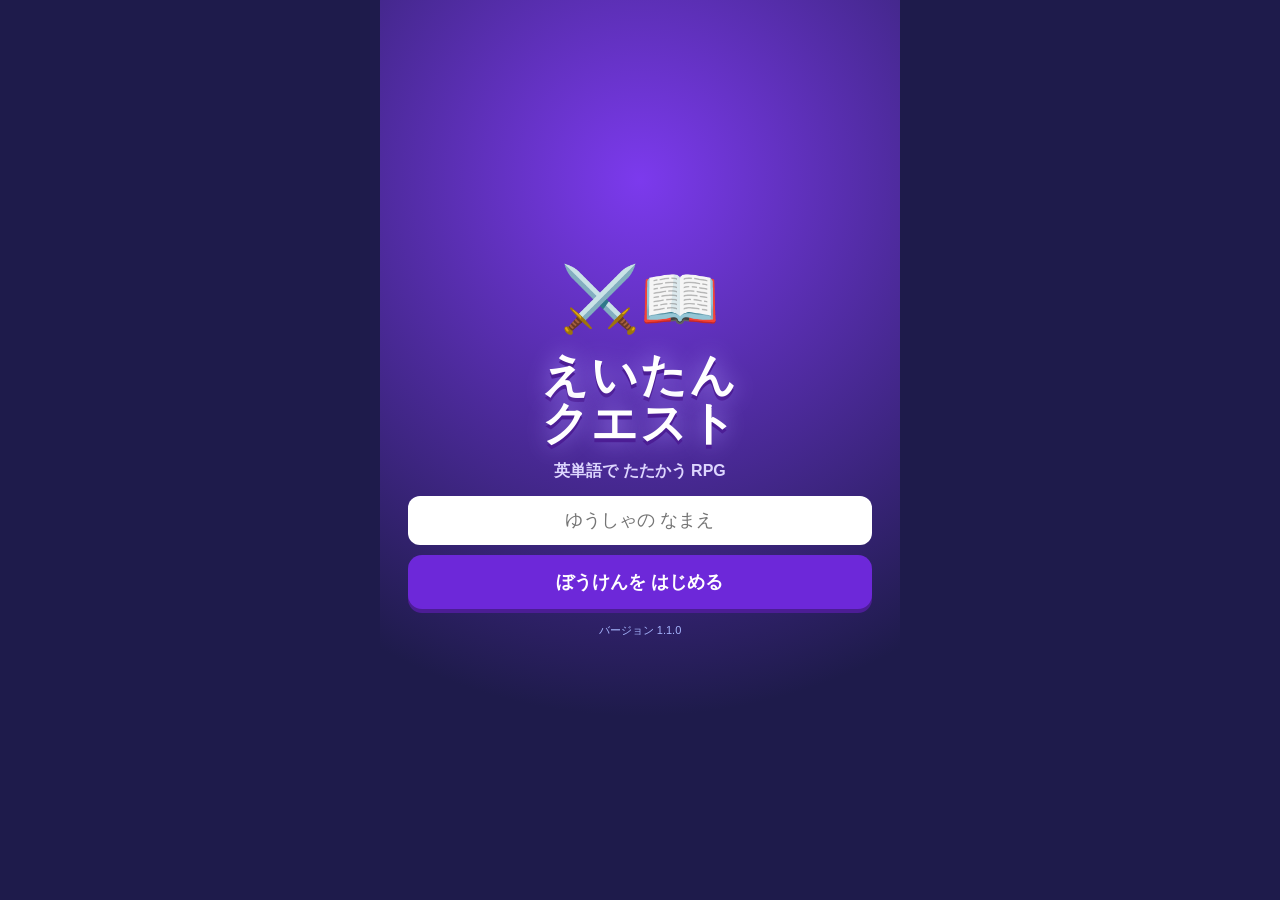
==== commit e14fb3ac: "Add files via upload" ====
--- a/index.html
+++ b/index.html
@@ -6,2668 +6,108 @@
 <meta http-equiv="Cache-Control" content="no-cache, no-store, must-revalidate">
 <meta http-equiv="Pragma" content="no-cache">
 <meta http-equiv="Expires" content="0">
-<title>Pocket Transit v7.7 - まちの道づくりパズル</title>
-<style>
-  :root {
-    --bg-main: #f3efe6; --bg-panel: #ffffff; --text-main: #2c3540;
-    --text-sub: #6c7a89; --border-col: #dcd6c8; --accent: #2b7de9;
-  }
-  body.dark {
-    --bg-main: #181c24; --bg-panel: #232936; --text-main: #eef2f7;
-    --text-sub: #8c9bae; --border-col: #343d4f; --accent: #38bdf8;
-  }
-  * { box-sizing: border-box; margin: 0; padding: 0; user-select: none; -webkit-user-select: none; -webkit-touch-callout: none; }
-  html, body {
-    width: 100%; height: 100dvh; overflow: hidden;
-    background: var(--bg-main); color: var(--text-main);
-    font-family: -apple-system, BlinkMacSystemFont, "Hiragino Sans", "Yu Gothic", sans-serif;
-    display: flex; flex-direction: column;
-  }
-  header {
-    height: 50px; background: var(--bg-panel); border-bottom: 1px solid var(--border-col);
-    display: flex; align-items: center; justify-content: space-between;
-    padding: 0 8px; flex-shrink: 0; z-index: 10; gap: 4px;
-  }
-  .score-box { display: flex; align-items: baseline; gap: 4px; background: rgba(43,125,233,0.1); padding: 4px 9px; border-radius: 16px; }
-  .score-label { font-size: 11px; font-weight: 700; color: var(--text-sub); }
-  .score-val { font-size: 20px; font-weight: 900; color: var(--accent); font-variant-numeric: tabular-nums; }
-  .clock-area { display: flex; flex-direction: column; width: 92px; gap: 3px; }
-  .clock-top { display: flex; justify-content: space-between; font-size: 11px; font-weight: 800; }
-  .hdr-ver { font-size: 9px; color: var(--text-sub); font-weight: 700; text-align: right; line-height: 1; }
-  .week-bar { width: 100%; height: 6px; background: rgba(128,128,128,0.2); border-radius: 3px; overflow: hidden; }
-  .week-fill { height: 100%; background: var(--accent); width: 0%; }
-  .week-fill.rush { background: #f59e0b; }
-  .top-btns { display: flex; align-items: center; gap: 4px; }
-  .spd-btn, .icon-btn {
-    border: 1px solid var(--border-col); background: var(--bg-main); color: var(--text-main);
-    border-radius: 8px; height: 32px; padding: 0 7px; font-size: 12px; font-weight: 800;
-    cursor: pointer; display: flex; align-items: center; justify-content: center;
-  }
-  .spd-btn.active { background: var(--accent); color: #fff; border-color: var(--accent); }
-  .spd-btn.pulse { border-color: #facc15; animation: glow 1s ease-in-out infinite; }
-  #stage { flex: 1; min-height: 0; position: relative; width: 100%; overflow: hidden; display: flex; align-items: center; justify-content: center; }
-  canvas { display: block; touch-action: none; }
-  .hint-banner {
-    position: absolute; top: 8px; left: 50%; transform: translateX(-50%);
-    background: rgba(20,26,35,0.78); color: #fff; font-size: 12px; font-weight: 700;
-    padding: 5px 14px; border-radius: 20px; pointer-events: none; white-space: nowrap;
-    backdrop-filter: blur(4px); transition: opacity 0.6s;
-  }
-  .hint-banner.fade { opacity: 0; }
-  .toast {
-    position: absolute; bottom: 10px; left: 50%; transform: translateX(-50%) translateY(8px);
-    background: rgba(239,68,68,0.94); color: #fff; font-size: 13px; font-weight: 800;
-    padding: 7px 14px; border-radius: 14px; opacity: 0; transition: opacity 0.2s, transform 0.2s;
-    pointer-events: none; max-width: 94%; text-align: center; z-index: 8;
-  }
-  .toast.info { background: rgba(43,125,233,0.94); }
-  .toast.show { opacity: 1; transform: translateX(-50%) translateY(0); }
-  .pause-pill {
-    position: absolute; z-index: 7; display: none; align-items: center; gap: 2px;
-    background: rgba(20,26,35,0.82); border-radius: 22px; padding: 3px;
-    box-shadow: 0 3px 10px rgba(0,0,0,0.25); touch-action: none;
-  }
-  .pause-pill.show { display: flex; }
-  .pause-pill.danger { background: rgba(185,28,28,0.9); }
-  .pause-pill .grip {
-    color: rgba(255,255,255,0.75); font-size: 15px; font-weight: 900; padding: 6px 4px 6px 7px;
-    cursor: grab; line-height: 1; letter-spacing: -2px;
-  }
-  .pause-pill .go {
-    border: none; border-radius: 18px; padding: 7px 12px; font-size: 13px; font-weight: 900;
-    background: #10b981; color: #fff; cursor: pointer; white-space: nowrap;
-  }
-  .pause-pill .x {
-    border: none; background: transparent; color: rgba(255,255,255,0.8); font-size: 14px; font-weight: 900;
-    width: 28px; height: 28px; border-radius: 50%; cursor: pointer;
-  }
-  .result-bar {
-    position: absolute; top: 6px; left: 6px; right: 6px;
-    background: rgba(20,26,35,0.86); color: #fff; border-radius: 12px;
-    padding: 7px 10px; font-size: 11px; font-weight: 700; line-height: 1.5;
-    display: none; align-items: center; gap: 8px; backdrop-filter: blur(4px); z-index: 5;
-  }
-  .result-bar.show { display: flex; }
-  .result-bar .rb-main { flex: 1; }
-  .result-bar b { color: #fbbf24; font-size: 13px; }
-  .result-bar button {
-    border: none; border-radius: 8px; padding: 6px 8px; font-size: 11px; font-weight: 800;
-    background: #2b7de9; color: #fff; cursor: pointer; white-space: nowrap;
-  }
-  .result-bar button.sub { background: rgba(255,255,255,0.18); }
-  .tut-panel, .puz-bar {
-    position: absolute; z-index: 6; overflow: hidden; font-size: 13.5px;
-    background: var(--bg-panel); color: var(--text-main);
-    border: 3px solid #facc15; border-radius: 12px; padding: 4px 8px 5px;
-    box-shadow: 0 3px 10px rgba(0,0,0,0.15); display: none;
-  }
-  .puz-bar { border-color: #a855f7; }
-  .tut-panel.show, .puz-bar.show { display: block; }
-  .tut-head { display: flex; align-items: center; gap: 4px; margin-bottom: 2px; }
-  .tut-step { font-size: 0.82em; font-weight: 900; color: #ca8a04; flex: 1; white-space: nowrap; overflow: hidden; text-overflow: ellipsis; }
-  .tut-head button, .puz-btns button {
-    border: 1px solid var(--border-col); background: var(--bg-main); color: var(--text-sub);
-    border-radius: 8px; padding: 3px 7px; font-size: 0.8em; font-weight: 800; cursor: pointer; white-space: nowrap;
-  }
-  .tut-head button.hint, .puz-btns button.hint { background: #fef3c7; color: #92400e; border-color: #fcd34d; }
-  .tut-head button.hint.on, .puz-btns button.hint.on { background: #facc15; color: #422006; }
-  .tut-head button.next {
-    background: #10b981; color: #fff; border-color: #10b981; font-size: 0.9em; padding: 4px 10px;
-    animation: pop 0.9s ease-in-out infinite;
-  }
-  .tut-head button.hidden, .puz-btns button.hidden { display: none; }
-  .tut-text { font-size: 1em; font-weight: 700; line-height: 1.42; }
-  .tut-text b { color: var(--accent); }
-  .tut-text.done { color: #059669; }
-  .tut-text.think { color: #b45309; }
-  .tut-hint { font-size: 0.85em; color: #92400e; font-weight: 700; margin-top: 2px; line-height: 1.35; }
-  .tut-hint:empty { display: none; }
-  @keyframes pop { 0%,100% { transform: scale(1); } 50% { transform: scale(1.07); } }
-  .puz-top { display: flex; align-items: center; justify-content: space-between; gap: 6px; }
-  .puz-title { font-size: 0.82em; font-weight: 900; color: #9333ea; white-space: nowrap; overflow: hidden; text-overflow: ellipsis; }
-  .puz-goal { font-size: 1.02em; font-weight: 900; margin-top: 2px; display: flex; gap: 10px; align-items: center; }
-  .puz-goal .time { font-variant-numeric: tabular-nums; }
-  .puz-goal .time.hurry { color: #ef4444; }
-  .puz-goal .time.wait { color: var(--text-sub); font-size: 0.85em; }
-  .puz-start {
-    margin-left: auto; border: none; border-radius: 10px; padding: 5px 12px; font-size: 0.95em; font-weight: 900;
-    background: #10b981; color: #fff; cursor: pointer; animation: pop 0.9s ease-in-out infinite;
-  }
-  .puz-start.hidden { display: none; }
-  .puz-tip { font-size: 0.85em; color: var(--text-sub); font-weight: 700; margin-top: 2px; line-height: 1.4; }
-  .puz-tip:empty { display: none; }
-  .puz-tip b { color: var(--text-main); }
-  .puz-btns { display: flex; gap: 4px; }
-  footer {
-    background: var(--bg-panel); border-top: 1px solid var(--border-col);
-    padding: 6px 6px 10px; display: flex; flex-direction: column; gap: 6px; flex-shrink: 0; z-index: 10;
-  }
-  .inv-row { display: flex; align-items: center; justify-content: space-between; font-size: 12px; font-weight: 800; padding: 0 4px; }
-  .inv-badges { display: flex; gap: 9px; align-items: baseline; }
-  .inv-item span { color: var(--accent); font-size: 14px; margin-left: 2px; }
-  .inv-item.low span { color: #ef4444; }
-  .inv-item.minor { font-size: 11px; color: var(--text-sub); }
-  .inv-item.minor span { font-size: 12px; color: var(--text-sub); }
-  .inv-item.hot span { color: #ef4444; }
-  .clear-btn {
-    background: rgba(239,68,68,0.12); color: #ef4444; border: 1px solid rgba(239,68,68,0.3);
-    border-radius: 6px; padding: 3px 8px; font-size: 11px; font-weight: 800; cursor: pointer;
-  }
-  .tool-grid { display: grid; grid-template-columns: repeat(5, 1fr); gap: 5px; }
-  .tool-btn {
-    background: var(--bg-main); border: 2px solid var(--border-col); border-radius: 10px;
-    padding: 4px 1px; display: flex; flex-direction: column; align-items: center; gap: 1px;
-    cursor: pointer; color: var(--text-main);
-  }
-  .tool-btn.active { border-color: var(--accent); background: rgba(43,125,233,0.12); }
-  .tool-btn.empty { opacity: 0.45; }
-  .tool-btn.locked { opacity: 0.3; }
-  .tool-btn.pulse { border-color: #facc15; animation: glow 1s ease-in-out infinite; opacity: 1; }
-  @keyframes glow { 0%,100% { box-shadow: 0 0 0 0 rgba(250,204,21,0.8); } 50% { box-shadow: 0 0 0 6px rgba(250,204,21,0); } }
-  .tool-icon { font-size: 18px; line-height: 1.1; }
-  .tool-title { font-size: 11px; font-weight: 800; white-space: nowrap; }
-  .tool-sub { font-size: 9.5px; color: var(--text-sub); font-weight: 700; white-space: nowrap; }
-  .modal-wrap {
-    position: fixed; inset: 0; background: rgba(10,15,25,0.72); backdrop-filter: blur(4px);
-    display: none; align-items: center; justify-content: center; padding: 16px; z-index: 100;
-  }
-  .modal-wrap.light { background: rgba(10,15,25,0.45); backdrop-filter: none; }
-  .modal-wrap.show { display: flex; }
-  .modal-card {
-    background: var(--bg-panel); color: var(--text-main); border: 1px solid var(--border-col);
-    border-radius: 18px; padding: 20px; width: 100%; max-width: 380px; text-align: center;
-    box-shadow: 0 16px 40px rgba(0,0,0,0.35); max-height: 92dvh; overflow-y: auto;
-  }
-  .modal-card h2 { font-size: 20px; margin-bottom: 8px; }
-  .modal-card p { font-size: 13px; color: var(--text-sub); line-height: 1.5; margin-bottom: 14px; }
-  .rules { text-align: left; font-size: 14px; line-height: 1.6; margin: 0 0 16px; list-style: none; }
-  .rules li { margin-bottom: 7px; padding-left: 1.8em; text-indent: -1.8em; }
-  .bonus-line { font-size: 13px; font-weight: 800; color: var(--accent); background: rgba(43,125,233,0.1); border-radius: 10px; padding: 6px; margin-bottom: 12px; line-height: 1.5; }
-  .choice-box { display: grid; grid-template-columns: repeat(3, 1fr); gap: 8px; }
-  .choice-btn {
-    background: var(--bg-main); border: 2px solid var(--border-col); border-radius: 14px;
-    padding: 12px 6px; cursor: pointer; color: var(--text-main);
-    display: flex; flex-direction: column; align-items: center; gap: 6px;
-  }
-  .choice-btn:hover, .choice-btn:active { border-color: var(--accent); }
-  .choice-icon { font-size: 26px; }
-  .choice-name { font-size: 13px; font-weight: 800; }
-  .choice-desc { font-size: 11px; color: var(--text-sub); line-height: 1.4; }
-  .primary-btn { width: 100%; padding: 12px; border-radius: 12px; border: none; background: var(--accent); color: #fff; font-size: 15px; font-weight: 800; cursor: pointer; }
-  .primary-btn.puz { background: #9333ea; }
-  .primary-btn.pulse { animation: pop 0.9s ease-in-out infinite; }
-  .secondary-btn { width: 100%; padding: 10px; border-radius: 12px; border: 2px solid var(--border-col); background: var(--bg-main); color: var(--text-main); font-size: 14px; font-weight: 800; cursor: pointer; margin-top: 8px; }
-  .ver { font-size: 10px; color: var(--text-sub); margin-top: 10px; }
-  .stats { display: grid; grid-template-columns: 1fr 1fr; gap: 6px; margin-bottom: 14px; text-align: left; }
-  .stat { background: var(--bg-main); border-radius: 10px; padding: 6px 8px; }
-  .stat .k { font-size: 10.5px; color: var(--text-sub); font-weight: 700; }
-  .stat .v { font-size: 15px; font-weight: 900; }
-  .puz-list { display: flex; flex-direction: column; gap: 8px; margin-bottom: 12px; }
-  .puz-item {
-    display: flex; align-items: center; gap: 10px; text-align: left;
-    background: var(--bg-main); border: 2px solid var(--border-col); border-radius: 14px;
-    padding: 10px 12px; cursor: pointer; color: var(--text-main);
-  }
-  .puz-item:hover { border-color: #a855f7; }
-  .puz-item .pi-icon { font-size: 26px; }
-  .puz-item .pi-main { flex: 1; }
-  .puz-item .pi-name { font-size: 14px; font-weight: 900; }
-  .puz-item .pi-sub { font-size: 11px; color: var(--text-sub); font-weight: 700; }
-  .puz-item .pi-stars { font-size: 15px; color: #f59e0b; white-space: nowrap; }
-  .box { text-align: left; border-radius: 12px; padding: 10px 12px; margin-bottom: 10px; font-size: 13px; line-height: 1.6; }
-  .box .bt { font-size: 12px; font-weight: 900; margin-bottom: 3px; }
-  .box.story { background: rgba(147,51,234,0.08); }
-  .box.story .bt { color: #9333ea; }
-  .box.tip { background: rgba(16,185,129,0.1); }
-  .box.tip .bt { color: #059669; }
-  .box.goal { background: rgba(43,125,233,0.1); font-weight: 800; }
-  .box.goal .bt { color: var(--accent); }
-  .box.why { background: rgba(245,158,11,0.12); }
-  .box.why .bt { color: #b45309; }
-  .stars-big { font-size: 34px; color: #f59e0b; letter-spacing: 4px; margin: 2px 0 8px; }
-  .row-btns { display: flex; gap: 8px; }
-  .row-btns .secondary-btn { margin-top: 8px; }
-</style>
+<meta name="app-version" content="1.1.0">
+<meta name="theme-color" content="#1e1b4b">
+<title>えいたんクエスト - 英単語RPG</title>
+<link rel="stylesheet" href="css/style.css?v=1.1.0">
 </head>
 <body>
+<div id="app">
 
-<header>
-  <div class="score-box">
-    <span class="score-label">とどいた</span>
-    <span class="score-val" id="uiScore">0</span>
-  </div>
-  <div class="clock-area">
-    <div class="clock-top"><span id="uiWeek">1しゅう目</span><span id="uiDay">月</span></div>
-    <div class="hdr-ver" id="hdrVer"></div>
-    <div class="week-bar"><div class="week-fill" id="uiWeekBar"></div></div>
-  </div>
-  <div class="top-btns">
-    <button class="spd-btn" id="btnPause" onclick="setSpeed(0)">⏸</button>
-    <button class="spd-btn active" id="btn1x" onclick="setSpeed(1)">1x</button>
-    <button class="spd-btn" id="btn2x" onclick="setSpeed(2)">2x</button>
-    <button class="icon-btn" onclick="openHelp()">？</button>
-    <button class="icon-btn" id="btnTheme" onclick="toggleTheme()">🌙</button>
-  </div>
-</header>
+  <section id="scrTitle" class="screen show">
+    <div class="title-wrap">
+      <div class="title-logo">⚔️📖</div>
+      <h1>えいたん<br>クエスト</h1>
+      <p class="title-sub">英単語で たたかう RPG</p>
+      <div id="titleNew">
+        <input id="inpName" maxlength="8" placeholder="ゆうしゃの なまえ" autocomplete="off">
+        <button class="btn big" onclick="Game.newGame()">ぼうけんを はじめる</button>
+      </div>
+      <div id="titleCont" class="hidden">
+        <p id="titleWelcome"></p>
+        <button class="btn big" onclick="Game.toMap()">つづきから</button>
+        <button class="btn ghost small" onclick="Game.resetConfirm()">さいしょから やりなおす</button>
+      </div>
+      <p class="ver" id="verTxt"></p>
+    </div>
+  </section>
 
-<div id="stage">
-  <canvas id="cv"></canvas>
-  <div class="hint-banner" id="uiHint"></div>
-  <div class="toast" id="uiToast"></div>
-  <div class="pause-pill" id="pausePill">
-    <span class="grip" id="pauseGrip" title="ドラッグで うごかせるよ">⋮⋮</span>
-    <button class="go" onclick="setSpeed(1)">▶ つづける</button>
-    <button class="x" onclick="hidePausePill()" title="かくす（上の 1x でも つづけられるよ）">✕</button>
-  </div>
-  <div class="result-bar" id="resultBar">
-    <div class="rb-main" id="rbText"></div>
-    <button class="sub" onclick="showOverModal()">けっか</button>
-    <button onclick="initGame(true)">もういちど</button>
-  </div>
-  <div class="tut-panel" id="tutPanel">
-    <div class="tut-head">
-      <div class="tut-step" id="tutStep"></div>
-      <button class="hint" id="tutHintBtn" onclick="toggleTutHint()">💡ヒント</button>
-      <button id="tutRetry" onclick="setupLesson(tut.lesson)">やりなおす</button>
-      <button id="tutSkip" onclick="endTutorial()">とばす</button>
-      <button class="next hidden" id="tutNext" onclick="nextLesson()">つぎへ ▶</button>
+  <section id="scrMap" class="screen">
+    <header class="hud">
+      <div class="hud-hero"><span id="hudHero" class="hero-ico"></span><div><b id="hudName"></b><small id="hudLv"></small></div></div>
+      <div class="hud-xp"><div class="bar"><div id="hudXpBar"></div></div></div>
+      <div class="hud-streak" id="hudStreak"></div>
+    </header>
+    <div class="map-tabs" id="gradeTabs"></div>
+    <div class="map-body" id="mapBody"></div>
+    <nav class="bottom-nav">
+      <button onclick="Game.startReview()"><span>🗼</span>おさらいの塔<em id="dueBadge"></em></button>
+      <button onclick="Game.showDex()"><span>📕</span>図鑑</button>
+      <button onclick="Game.showBook()"><span>📒</span>単語ノート</button>
+      <button onclick="Game.showSettings()"><span>⚙️</span>せってい</button>
+    </nav>
+  </section>
+
+  <section id="scrLearn" class="screen">
+    <div class="learn-head"><span id="learnStep"></span><button class="btn ghost small" onclick="Game.skipLearn()">たたかいへ ▶</button></div>
+    <div class="card" id="learnCard">
+      <button class="speak" onclick="Game.speakCurrent()">🔊</button>
+      <div class="card-en" id="learnEn"></div>
+      <div class="card-pos" id="learnPos"></div>
+      <div class="card-ja" id="learnJa"></div>
+      <div class="card-pat" id="learnPat"></div>
+      <div class="card-ex" id="learnEx"></div>
     </div>
-    <div class="tut-text" id="tutText"></div>
-    <div class="tut-hint" id="tutHint"></div>
-  </div>
-  <div class="puz-bar" id="puzBar">
-    <div class="puz-top">
-      <div class="puz-title" id="puzTitle"></div>
-      <div class="puz-btns">
-        <button class="hint" id="puzHintBtn" onclick="togglePuzHint()">💡ヒント</button>
-        <button onclick="openPuzzleIntro(puz.idx)">📖</button>
-        <button onclick="setupPuzzle(puz.idx)">やりなおす</button>
-        <button onclick="openPuzzleList()">やめる</button>
+    <p class="learn-tip">例文も 声に出して 読んでみよう。つぎの たたかいで 出てくるよ！</p>
+    <button class="btn big" id="learnNext" onclick="Game.nextLearn()">つぎへ ▶</button>
+  </section>
+
+  <section id="scrBattle" class="screen">
+    <div class="battle-top">
+      <div class="hearts" id="hearts"></div>
+      <div class="combo" id="combo"></div>
+      <button class="btn ghost tiny" onclick="Game.quitBattle()">にげる</button>
+    </div>
+    <div class="arena" id="arena">
+      <div class="enemy-wrap">
+        <div class="enemy-name" id="enemyName"></div>
+        <div class="enemy-hp"><div id="enemyHp"></div></div>
+        <div class="enemy" id="enemy"></div>
       </div>
+      <div class="wave" id="wave"></div>
+      <div class="fx" id="fx"></div>
     </div>
-    <div class="puz-goal">
-      <span id="puzCount"></span><span class="time" id="puzTime"></span>
-      <button class="puz-start" id="puzStart" onclick="startPuzzleRun()">▶ スタート</button>
+    <div class="timer"><div id="timerBar"></div></div>
+    <div class="qbox">
+      <div class="q-kind" id="qKind"></div>
+      <div class="q-main" id="qMain"></div>
+      <div class="q-sub" id="qSub"></div>
+      <div class="q-area" id="qArea"></div>
+      <div class="explain hidden" id="explain"></div>
     </div>
-    <div class="puz-tip" id="puzTip"></div>
-  </div>
+  </section>
+
+  <section id="scrResult" class="screen">
+    <div class="result">
+      <h2 id="resTitle"></h2>
+      <div class="res-big" id="resIcon"></div>
+      <div class="res-stats" id="resStats"></div>
+      <div class="res-miss" id="resMiss"></div>
+      <div class="res-btns" id="resBtns"></div>
+    </div>
+  </section>
+
+  <section id="scrPanel" class="screen">
+    <div class="panel-head"><h2 id="panelTitle"></h2><button class="btn ghost small" onclick="Game.toMap()">もどる</button></div>
+    <div class="panel-body" id="panelBody"></div>
+  </section>
+
+  <div class="toast" id="toast"></div>
 </div>
 
-<footer>
-  <div class="inv-row">
-    <div class="inv-badges">
-      <div class="inv-item" id="invRoads">🛣️<span id="uiRoads">0</span></div>
-      <div class="inv-item">🌉<span id="uiBridges">0</span></div>
-      <div class="inv-item minor" title="ぜんぶの家と🏢をつなぐのに、だいたい これくらいの道がいるよ">📐めやす<span id="uiSteiner">0</span></div>
-      <div class="inv-item minor" id="invRho" title="お客さんの多さ。ぜんぶの家を うまく つないだときの 力に くらべて 何％ か">🔥いそがしさ<span id="uiRho">0</span></div>
-    </div>
-    <button class="clear-btn" onclick="clearAllRoads()">ぜんぶ消す</button>
-  </div>
-  <div class="tool-grid">
-    <button class="tool-btn active" id="toolDraw" onclick="selectTool('draw')">
-      <span class="tool-icon">✏️</span><span class="tool-title">道を引く</span><span class="tool-sub">なぞる</span>
-    </button>
-    <button class="tool-btn" id="toolErase" onclick="selectTool('erase')">
-      <span class="tool-icon">🧹</span><span class="tool-title">道を消す</span><span class="tool-sub">なぞる</span>
-    </button>
-    <button class="tool-btn" id="toolCut" onclick="selectTool('cut')">
-      <span class="tool-icon">✂️</span><span class="tool-title">切りはなす</span><span class="tool-sub">あいだをなぞる</span>
-    </button>
-    <button class="tool-btn" id="toolRound" onclick="selectTool('roundabout')">
-      <span class="tool-icon">🔄</span><span class="tool-title">ロータリー</span><span class="tool-sub" id="uiRounds">のこり 1</span>
-    </button>
-    <button class="tool-btn" id="toolHwy" onclick="selectTool('highway')">
-      <span class="tool-icon">🚀</span><span class="tool-title">高速道路</span><span class="tool-sub" id="uiHwys">のこり 0</span>
-    </button>
-  </div>
-</footer>
-
-<div class="modal-wrap show" id="startModal">
-  <div class="modal-card">
-    <h2>🚗 まちの道づくり</h2>
-    <ul class="rules">
-      <li>🏠 <b>おなじ色</b>の 家と🏢を、道でつなごう！</li>
-      <li>🚗 車が🏢に つくと、🏢の<b>白い点</b>（まっているお客さん）が へるよ。白い点が いっぱいのまま ほうっておくと まけ。</li>
-      <li>🏠 お客さんは <b>家が ふえるほど ふえる</b>よ。<b>新しい家も どんどん つなごう</b>。1けんだけでは 車が たりなくなるよ。</li>
-      <li>✏️ 道は<b>指をはなさずに なぞった</b>ところだけ つながるよ。</li>
-      <li>🎨 <b>色ごとに 道を わける</b>と、まじわらないので こみにくいよ。</li>
-      <li>✂️ となりの道と くっついちゃったら、<b>あいだを なぞって 切りはなせる</b>よ。</li>
-      <li>🚪 たてものの<b>白いドア</b>に 道をつなげてね。たてものを<b>タップすると ドアの向きが かわる</b>よ。</li>
-      <li>🛣️ 道の数には かぎりがあるよ。⛰山には道がつくれない。川をわたるには🌉橋がいるよ。</li>
-      <li>🟠 道がまじわる<b>オレンジの点</b>では、車が いちど止まるよ。こんだら🔄や🚀でたすけよう！</li>
-      <li>⏸ 🏢の<b>赤いわっか（ピンチゲージ）</b>が 半分を こえると、<b>自動で 時間が とまる</b>よ。止まっているあいだに 道を なおそう。</li>
-    </ul>
-    <button class="primary-btn" id="btnStartTut" onclick="startTutorial()">🎓 れんしゅうする（はじめての人）</button>
-    <button class="primary-btn puz" id="btnStartPuz" style="margin-top:8px" onclick="openPuzzleList()">🧩 つめ道路（ミニゲーム）</button>
-    <button class="secondary-btn" onclick="startGame()">▶ ほんばんで あそぶ</button>
-    <div class="ver" id="verText"></div>
-  </div>
-</div>
-
-<div class="modal-wrap" id="puzListModal">
-  <div class="modal-card">
-    <h2>🧩 つめ道路</h2>
-    <p>本ものの まちづくりの ひみつを、みじかい パズルで まなぼう！<br>時間が 止まっているあいだに 道を つくって、<b>▶スタート</b>。時間内に 車を とどけたら クリア。はやいほど ⭐が ふえるよ。</p>
-    <div class="puz-list" id="puzList"></div>
-    <button class="secondary-btn" onclick="closePuzzleList()">もどる</button>
-  </div>
-</div>
-
-<div class="modal-wrap light" id="puzIntroModal">
-  <div class="modal-card">
-    <h2 id="piTitle"></h2>
-    <div class="box story"><div class="bt">📖 本ものの まちでは…</div><div id="piStory"></div></div>
-    <div class="box tip"><div class="bt">💡 コツ</div><div id="piTip"></div></div>
-    <div class="box goal"><div class="bt">🎯 もくひょう</div><div id="piGoal"></div></div>
-    <button class="primary-btn puz" onclick="beginPuzzle()">🛠 道を つくる（時間は 止まっているよ）</button>
-    <button class="secondary-btn" onclick="openPuzzleList()">いちらんへ</button>
-  </div>
-</div>
-
-<div class="modal-wrap light" id="puzResultModal">
-  <div class="modal-card">
-    <h2 id="prTitle"></h2>
-    <div class="stars-big" id="prStars"></div>
-    <p id="prSub"></p>
-    <div class="box why"><div class="bt" id="prWhyTitle"></div><div id="prWhy"></div></div>
-    <button class="primary-btn puz" id="prNext" onclick="nextPuzzle()">つぎの もんだいへ ▶</button>
-    <div class="row-btns">
-      <button class="secondary-btn" onclick="setupPuzzle(puz.idx)">もういちど</button>
-      <button class="secondary-btn" onclick="openPuzzleList()">いちらん</button>
-    </div>
-  </div>
-</div>
-
-<div class="modal-wrap" id="upgradeModal">
-  <div class="modal-card">
-    <h2 id="upTitle">1しゅう目 クリア！</h2>
-    <div class="bonus-line" id="upBonus"></div>
-    <p>ごほうびを 1つ えらんでね。</p>
-    <div class="choice-box" id="choiceContainer"></div>
-  </div>
-</div>
-
-<div class="modal-wrap" id="overModal">
-  <div class="modal-card">
-    <h2 style="color:#ef4444;">⚠️ まちが こみすぎちゃった！</h2>
-    <p id="overReason"></p>
-    <div style="font-size:28px;font-weight:900;margin:4px 0 10px;color:var(--accent);" id="finalScore">0 台</div>
-    <div class="stats" id="overStats"></div>
-    <button class="primary-btn" onclick="initGame(true)">もういちど あそぶ</button>
-    <button class="secondary-btn" onclick="viewBoard()">📷 さいごの まちを見る</button>
-    <button class="secondary-btn" onclick="backToMenu()">🏠 さいしょの 画面へ</button>
-  </div>
-</div>
-
-<script>
-'use strict';
-
-/* ===================== バージョンと キャッシュ対策 ===================== */
-const APP_VERSION = '7.7.0';
-(function checkLatest() {
-  try {
-    if (!/^https?:$/.test(location.protocol) || typeof fetch !== 'function') return;
-    fetch(location.pathname + '?_=' + Date.now(), { cache: 'no-store' })
-      .then(r => (r.ok ? r.text() : null))
-      .then(t => {
-        if (!t) return;
-        const m = t.match(/APP_VERSION = '([^']+)'/);
-        if (!m || m[1] === APP_VERSION) return;
-        const key = 'ptReload_' + m[1];
-        if (sessionStorage.getItem(key)) return;
-        sessionStorage.setItem(key, '1');
-        location.replace(location.pathname + '?v=' + encodeURIComponent(m[1]));
-      })
-      .catch(() => {});
-  } catch (e) { /* noop */ }
-})();
-
-/* =====================================================================
-   難易度の理論的な設計
-   (1) 道路網＝障害物つき直交シュタイナー木問題（NP困難）
-   (2) 輸送＝待ち行列。需要 λ = ρ(週) × 理想輸送能力 μ。
-       μ = Σ_家 min(車数 ÷ いちばん近い🏢との往復時間, 1 ÷ 発車間隔)
-   (3) 交差点＝サーバ。網の目にすると一時停止で容量が落ちる（Braess 的状況）。
-   v7.5: ピンチゲージは「満員と1つ手前を行き来している間」は減らない（バグ修正）。
-   v7.6: 家のゲージ削除。本番の合流点を軽く（2台まで・0.15秒）。
-   v7.7: 少し難しく調整（いそがしさ 50%から週+9%。上手でも 6〜8しゅう目で 限界が来る）。
-   ===================================================================== */
-const COLS = 11;
-const ROWS = 15;
-const PANEL_ROWS = 4;
-const ALPHA_START = 1.7, ALPHA_STEP = 0.1, ALPHA_MIN = 1.2;
-const MIN_WEEKLY_ROADS = 4;
-const RHO_START = 0.5, RHO_STEP = 0.09;   // 1しゅう目 50% → 5しゅう目 86% → 7しゅう目 104%
-const RHO_LATE_FROM = 9, RHO_LATE_STEP = 0.09;
-const minPinInterval = w => 0.3;
-const RUSH_FACTOR = 1.5;
-const ROCK_COUNT = 9;
-const SEC_PER_DAY = 9;
-const CAR_SPEED = 2.8;
-const JUNCTION_STOP = 0.15;          // ほんばん
-const JUNCTION_STOP_LESSON = 0.45;   // れんしゅう・つめ道路（まじわりの こまり方を はっきり 見せる）
-const strictJunction = () => !!(tut || puz);
-const OVERLOAD_LIMIT = 20;
-const OVERLOAD_RECOVER = 1.0;
-const DANGER_RATIO = 0.5;
-const WAIT_BREAK = 12;
-const DEADLOCK_WAIT = 2.5;
-const HOUSE_LAUNCH_CD = 0.6;
-const DWELL = 0.35;
-const START_PINS = 6;
-const SPAWN_BASE = 9, SPAWN_MIN = 5;
-const COST = { road: 1, junction: 3, roundabout: 1.2, highway: 2 };
-
-const COLORS = [
-  { jp: '赤', main: '#e84a5f', light: '#ff847c', dark: '#b83244' },
-  { jp: '青', main: '#2b7de9', light: '#6bb5ff', dark: '#1b56a8' },
-  { jp: '黄', main: '#f5a623', light: '#ffd166', dark: '#c47d0e' },
-  { jp: '緑', main: '#10b981', light: '#6ee7b7', dark: '#057a55' }
-];
-const DAYS = ['月', '火', '水', '木', '金', '土', '日'];
-const DIRS4 = [[0, -1], [1, 0], [0, 1], [-1, 0]];
-const TOOL_NAMES = {
-  draw: '✏️ 道を引く', erase: '🧹 道を消す', cut: '✂️ 切りはなす',
-  roundabout: '🔄 ロータリー', highway: '🚀 高速道路', rotate: '🚪 たてものタップ'
-};
-const TOOL_IDS = { draw: 'toolDraw', erase: 'toolErase', cut: 'toolCut', roundabout: 'toolRound', highway: 'toolHwy' };
-const riverRow = c => Math.round(7 + Math.sin(c * 0.55) * 1.5);
-
-const cv = document.getElementById('cv');
-const ctx = cv.getContext('2d');
-if (!CanvasRenderingContext2D.prototype.roundRect) {
-  CanvasRenderingContext2D.prototype.roundRect = function (x, y, w, h, r) {
-    r = Math.min(r, w / 2, h / 2);
-    this.moveTo(x + r, y);
-    this.arcTo(x + w, y, x + w, y + h, r);
-    this.arcTo(x + w, y + h, x, y + h, r);
-    this.arcTo(x, y + h, x, y, r);
-    this.arcTo(x, y, x + w, y, r);
-    this.closePath();
-  };
-}
-
-/* ===================== 状態 ===================== */
-let cellSize = 28, dpr = 1;
-let grid = [], buildings = [], highways = [], cars = [], popups = [], colorInfo = [];
-let hasRiver = true;
-let score = 0, week = 1, dayTime = 0, gameSpeed = 1;
-let isGameOver = false, modalOpen = true, failedDest = null, dangerDest = null;
-let currentTool = 'draw';
-let inv = { roads: 0, bridges: 1, roundabouts: 1, highways: 0 };
-let houseCarBonus = 0, destCapBonus = 0;
-let isDragging = false, lastCell = null, downCell = null, dragMoved = false, hwyStart = null, pointerPos = null;
-let spawnTimer = 0, slowTick = 0, alarmTimer = 0, comboCount = 0, comboTimer = 0, comboDay = -1;
-let nextId = 1;
-let netVersion = 0, cacheVer = -1;
-const pathCache = new Map();
-let bldVersion = 0, theoryVer = -1;
-let theory = { S: 0, bridges: 0, cells: new Set() };
-let stats = { peakCars: 0, roadsGranted: 0, rotations: 0, cuts: 0, pinches: 0, firstPinchScore: null };
-let tut = null;
-let puz = null;
-let pillHidden = false;
-let pillPos = null;
-
-/* ===================== 効果音 ===================== */
-let audioCtx = null;
-function playTone(freq, dur = 0.07, type = 'sine', vol = 0.08) {
-  try {
-    if (!audioCtx) audioCtx = new (window.AudioContext || window.webkitAudioContext)();
-    if (audioCtx.state === 'suspended') audioCtx.resume();
-    const osc = audioCtx.createOscillator();
-    const gain = audioCtx.createGain();
-    osc.type = type;
-    osc.frequency.setValueAtTime(freq, audioCtx.currentTime);
-    gain.gain.setValueAtTime(vol, audioCtx.currentTime);
-    gain.gain.exponentialRampToValueAtTime(0.001, audioCtx.currentTime + dur);
-    osc.connect(gain); gain.connect(audioCtx.destination);
-    osc.start(); osc.stop(audioCtx.currentTime + dur);
-  } catch (e) { /* noop */ }
-}
-function fanfare() {
-  [523, 659, 784, 1047].forEach((f, i) => setTimeout(() => playTone(f, 0.14, 'triangle', 0.08), i * 110));
-}
-
-/* ===================== UI 補助 ===================== */
-let toastTimer = null, lastWarnAt = 0;
-function toast(msg, info = false) {
-  const el = document.getElementById('uiToast');
-  el.textContent = msg;
-  el.classList.toggle('info', info);
-  el.classList.add('show');
-  clearTimeout(toastTimer);
-  toastTimer = setTimeout(() => el.classList.remove('show'), 2400);
-}
-function warn(msg) {
-  const now = performance.now();
-  if (now - lastWarnAt < 700) return;
-  lastWarnAt = now;
-  toast(msg);
-  playTone(150, 0.12, 'square', 0.05);
-}
-function addPopup(c, r, text, color) { popups.push({ x: c + 0.5, y: r + 0.5, text, color, t: 0 }); }
-const showModal = (id, on) => document.getElementById(id).classList.toggle('show', on);
-
-let boardBox = { left: 0, top: 0, w: 0, h: 0 };
-function resizeCanvas() {
-  const stage = document.getElementById('stage');
-  const sw = stage.clientWidth, sh = stage.clientHeight;
-  cellSize = Math.max(14, Math.floor(Math.min((sw - 12) / COLS, (sh - 12) / ROWS)));
-  dpr = window.devicePixelRatio || 1;
-  cv.style.width = cellSize * COLS + 'px';
-  cv.style.height = cellSize * ROWS + 'px';
-  cv.width = Math.round(cellSize * COLS * dpr);
-  cv.height = Math.round(cellSize * ROWS * dpr);
-  ctx.setTransform(dpr, 0, 0, dpr, 0, 0);
-  const top = Math.max(0, (sh - cellSize * ROWS) / 2);
-  const left = Math.max(0, (sw - cellSize * COLS) / 2);
-  boardBox = { left, top, w: cellSize * COLS, h: cellSize * ROWS };
-  for (const id of ['tutPanel', 'puzBar']) {
-    const el = document.getElementById(id);
-    el.style.top = (top + 3) + 'px';
-    el.style.left = (left + 3) + 'px';
-    el.style.width = (cellSize * COLS - 6) + 'px';
-    el.style.maxHeight = (cellSize * PANEL_ROWS - 4) + 'px';
-    fitPanel(id);
-  }
-  placePausePill();
-}
-window.addEventListener('resize', resizeCanvas);
-function setPanel(id, on) { document.getElementById(id).classList.toggle('show', on); fitPanel(id); }
-function fitPanel(id) {
-  const el = document.getElementById(id);
-  if (!el.classList.contains('show')) return;
-  let fs = 13.5;
-  el.style.fontSize = fs + 'px';
-  for (let i = 0; i < 12 && el.scrollHeight > el.clientHeight + 1 && fs > 9.5; i++) {
-    fs -= 0.5;
-    el.style.fontSize = fs + 'px';
-  }
-}
-
-/* ===================== 一時停止ボタン ===================== */
-function placePausePill() {
-  const el = document.getElementById('pausePill');
-  const pw = el.offsetWidth || 170, ph = el.offsetHeight || 40;
-  const stage = document.getElementById('stage');
-  const sw = stage.clientWidth, sh = stage.clientHeight;
-  let x, y;
-  if (pillPos) { x = pillPos.x * sw; y = pillPos.y * sh; }
-  else { x = boardBox.left + boardBox.w - pw - 4; y = boardBox.top + boardBox.h - ph - 4; }
-  x = Math.max(2, Math.min(sw - pw - 2, x));
-  y = Math.max(2, Math.min(sh - ph - 2, y));
-  el.style.left = x + 'px';
-  el.style.top = y + 'px';
-}
-function hidePausePill() {
-  pillHidden = true;
-  updatePausePill();
-  toast('上の 1x を おすと つづけられるよ', true);
-}
-(function setupPillDrag() {
-  const el = document.getElementById('pausePill');
-  const grip = document.getElementById('pauseGrip');
-  let drag = null;
-  const pt = e => (e && e.touches ? e.touches[0] : e);
-  const down = e => {
-    const p = pt(e);
-    drag = { sx: p.clientX, sy: p.clientY, ox: parseFloat(el.style.left) || 0, oy: parseFloat(el.style.top) || 0 };
-    e.preventDefault(); e.stopPropagation();
-  };
-  const move = e => {
-    if (!drag) return;
-    const p = pt(e);
-    if (!p) return;
-    const stage = document.getElementById('stage');
-    pillPos = { x: (drag.ox + p.clientX - drag.sx) / stage.clientWidth, y: (drag.oy + p.clientY - drag.sy) / stage.clientHeight };
-    placePausePill();
-    e.preventDefault(); e.stopPropagation();
-  };
-  const up = () => { drag = null; };
-  grip.addEventListener('mousedown', down);
-  grip.addEventListener('touchstart', down, { passive: false });
-  window.addEventListener('mousemove', move);
-  window.addEventListener('touchmove', move, { passive: false });
-  window.addEventListener('mouseup', up);
-  window.addEventListener('touchend', up);
-  el.addEventListener('mousedown', e => e.stopPropagation());
-  el.addEventListener('touchstart', e => e.stopPropagation(), { passive: true });
-})();
-function updatePausePill() {
-  const el = document.getElementById('pausePill');
-  const show = gameSpeed === 0 && !modalOpen && !isGameOver && !puz && !pillHidden;
-  const was = el.classList.contains('show');
-  el.classList.toggle('show', show);
-  el.classList.toggle('danger', show && !!dangerDest);
-  if (show && !was) placePausePill();
-}
-
-/* ===================== 盤面ヘルパー ===================== */
-const inBounds = (c, r) => c >= 0 && c < COLS && r >= 0 && r < ROWS;
-const manhattan = (a, b) => Math.abs(a.c - b.c) + Math.abs(a.r - b.r);
-const regionOf = (c, r) => (r < riverRow(c) ? 0 : 1);
-const entCell = b => ({ c: b.c + DIRS4[b.ent][0], r: b.r + DIRS4[b.ent][1] });
-const isEntranceOfAny = (c, r, except = null) =>
-  buildings.some(b => { if (b === except) return false; const e = entCell(b); return e.c === c && e.r === r; });
-const cellUsable = (c, r) => !!(grid[r][c].bld || grid[r][c].road);
-
-function dirBetween(a, b) {
-  const dc = b.c - a.c, dr = b.r - a.r;
-  for (let i = 0; i < 4; i++) if (DIRS4[i][0] === dc && DIRS4[i][1] === dr) return i;
-  return -1;
-}
-function setLink(a, b, on) {
-  const d = dirBetween(a, b);
-  if (d < 0) return false;
-  const A = grid[a.r][a.c], B = grid[b.r][b.c];
-  const bitA = 1 << d, bitB = 1 << ((d + 2) % 4);
-  if (on) { A.links |= bitA; B.links |= bitB; }
-  else { A.links &= ~bitA; B.links &= ~bitB; }
-  return true;
-}
-const hasLink = (a, b) => { const d = dirBetween(a, b); return d >= 0 && (grid[a.r][a.c].links & (1 << d)) !== 0; };
-function clearLinks(c, r) {
-  for (const [dc, dr] of DIRS4) {
-    if (inBounds(c + dc, r + dr)) setLink({ c, r }, { c: c + dc, r: r + dr }, false);
-  }
-  grid[r][c].links = 0;
-}
-function lay(cells) {
-  cells.forEach((p, i) => {
-    grid[p.r][p.c].road = true;
-    if (grid[p.r][p.c].river) grid[p.r][p.c].bridge = true;
-    if (i > 0) setLink(cells[i - 1], p, true);
-  });
-}
-
-function linked(c1, r1, c2, r2) {
-  if (!inBounds(c1, r1) || !inBounds(c2, r2)) return false;
-  const a = grid[r1][c1], b = grid[r2][c2];
-  if (!(a.road || a.bld) || !(b.road || b.bld)) return false;
-  if (a.bld && b.bld) return false;
-  if (a.bld) { const e = entCell(a.bld); return e.c === c2 && e.r === r2; }
-  if (b.bld) { const e = entCell(b.bld); return e.c === c1 && e.r === r1; }
-  return hasLink({ c: c1, r: r1 }, { c: c2, r: r2 });
-}
-function roadDegree(c, r) {
-  let n = 0;
-  for (const [dc, dr] of DIRS4) if (linked(c, r, c + dc, r + dr)) n++;
-  return n;
-}
-const isJunction = (c, r) => grid[r][c].road && !grid[r][c].roundabout && roadDegree(c, r) >= 3;
-function anyJunction() {
-  for (let r = 0; r < ROWS; r++) for (let c = 0; c < COLS; c++) if (isJunction(c, r)) return true;
-  return false;
-}
-
-function nearRiver(c, r) {
-  for (let dr = -1; dr <= 1; dr++)
-    for (let dc = -1; dc <= 1; dc++)
-      if (inBounds(c + dc, r + dr) && grid[r + dr][c + dc].river) return true;
-  return false;
-}
-
-/* ===================== 理論計算（シュタイナー森・距離） ===================== */
-function terrainBFS(sources, free) {
-  const N = COLS * ROWS;
-  const dist = new Int16Array(N).fill(-1);
-  const prev = new Int16Array(N).fill(-1);
-  const first = [];
-  for (const s of sources) { const k = s.r * COLS + s.c; if (dist[k] === -1) { dist[k] = 0; first.push(k); } }
-  const buckets = [first];
-  for (let d = 0; d < buckets.length; d++) {
-    const b = buckets[d];
-    if (!b) continue;
-    for (let i = 0; i < b.length; i++) {
-      const k = b[i];
-      if (dist[k] !== d) continue;
-      const c = k % COLS, r = (k / COLS) | 0;
-      for (const [dc, dr] of DIRS4) {
-        const nc = c + dc, nr = r + dr;
-        if (!inBounds(nc, nr)) continue;
-        const g = grid[nr][nc];
-        if (g.rock || g.bld) continue;
-        const n = nr * COLS + nc;
-        const nd = d + (free && free.has(n) ? 0 : 1);
-        if (dist[n] !== -1 && dist[n] <= nd) continue;
-        dist[n] = nd; prev[n] = k;
-        (buckets[nd] || (buckets[nd] = [])).push(n);
-      }
-    }
-  }
-  return { dist, prev };
-}
-function steinerEstimate() {
-  const cells = new Set();
-  const order = [...Array(COLORS.length).keys()].sort((a, b) =>
-    buildings.filter(x => x.color === b).length - buildings.filter(x => x.color === a).length);
-  for (const col of order) {
-    const terms = buildings.filter(b => b.color === col).map(entCell);
-    if (terms.length < 2) continue;
-    const tree = new Set([terms[0].r * COLS + terms[0].c]);
-    cells.add(terms[0].r * COLS + terms[0].c);
-    const rest = terms.slice(1).map(t => t.r * COLS + t.c);
-    while (rest.length) {
-      const { dist, prev } = terrainBFS([...tree].map(k => ({ c: k % COLS, r: (k / COLS) | 0 })), cells);
-      let bi = -1, bd = Infinity;
-      rest.forEach((k, i) => { if (dist[k] >= 0 && dist[k] < bd) { bd = dist[k]; bi = i; } });
-      if (bi === -1) break;
-      let k = rest[bi];
-      while (k !== -1 && !tree.has(k)) { tree.add(k); cells.add(k); k = prev[k]; }
-      rest.splice(bi, 1);
-    }
-  }
-  let bridges = 0;
-  cells.forEach(k => { if (grid[(k / COLS) | 0][k % COLS].river) bridges++; });
-  return { S: cells.size, bridges, cells };
-}
-function refreshTheory() {
-  if (theoryVer === bldVersion) return;
-  theory = steinerEstimate();
-  theoryVer = bldVersion;
-}
-const alphaFor = w => Math.max(ALPHA_MIN, ALPHA_START - ALPHA_STEP * (w - 1));
-const rhoFor = w => (w <= RHO_LATE_FROM
-  ? RHO_START + RHO_STEP * (w - 1)
-  : RHO_START + RHO_STEP * (RHO_LATE_FROM - 1) + RHO_LATE_STEP * (w - RHO_LATE_FROM));
-const maxDestsFor = w => Math.min(12, 8 + Math.max(0, w - RHO_LATE_FROM));
-const maxHousesFor = w => (w > RHO_LATE_FROM ? 6 : 5);
-function ownedRoads() {
-  let n = inv.roads;
-  for (const row of grid) for (const g of row) if (g.road) n++;
-  return n;
-}
-function ownedBridges() {
-  let n = inv.bridges;
-  for (const row of grid) for (const g of row) if (g.bridge) n++;
-  return n;
-}
-function guaranteeFeasible() {
-  refreshTheory();
-  const lack = theory.S + 2 - ownedRoads();
-  if (lack > 0) { inv.roads += lack; stats.roadsGranted += lack; toast(`📐 まちが大きくなったので 道を ${lack}こ もらったよ`, true); }
-  if (ownedBridges() < Math.min(theory.bridges, 4)) { inv.bridges++; toast('🌉 川をわたる人がいるので、橋を1本 もらったよ', true); }
-}
-
-const distCache = new Map();
-let distVer = -1;
-function idealDist(h, d) {
-  if (distVer !== bldVersion) { distCache.clear(); distVer = bldVersion; }
-  const k = h.id + '>' + d.id;
-  if (!distCache.has(k)) {
-    const { dist } = terrainBFS([entCell(h)]);
-    const e = entCell(d);
-    const v = dist[e.r * COLS + e.c];
-    distCache.set(k, v >= 0 ? v + 2 : manhattan(h, d) + 4);
-  }
-  return distCache.get(k);
-}
-function updateDemandRates() {
-  const rho = rhoFor(week);
-  for (let col = 0; col < COLORS.length; col++) {
-    const hs = buildings.filter(b => b.type === 'house' && b.color === col);
-    const ds = buildings.filter(b => b.type === 'dest' && b.color === col);
-    if (!hs.length || !ds.length) continue;
-    let mu = 0;
-    for (const h of hs) {
-      const best = Math.min(...ds.map(d => idealDist(h, d)));
-      const T = 2 * best / CAR_SPEED + DWELL + HOUSE_LAUNCH_CD;
-      mu += Math.min(h.maxCars / T, 1 / HOUSE_LAUNCH_CD);
-    }
-    const lambda = rho * mu;
-    const wSum = ds.reduce((a, d) => a + (d.mega ? 1.5 : 1), 0);
-    for (const d of ds) {
-      const ld = lambda * (d.mega ? 1.5 : 1) / wSum;
-      d.interval = Math.min(10, Math.max(minPinInterval(week), 1 / ld));
-    }
-  }
-}
-
-/* ===================== 初期化 ===================== */
-function makeGrid(withRiver) {
-  hasRiver = withRiver;
-  grid = [];
-  for (let r = 0; r < ROWS; r++) {
-    const row = [];
-    for (let c = 0; c < COLS; c++)
-      row.push({ river: withRiver && r === riverRow(c), rock: false, road: false, links: 0, bridge: false, roundabout: false, bld: null });
-    grid.push(row);
-  }
-}
-function resetCommon() {
-  score = 0; week = 1; dayTime = 0; isGameOver = false; failedDest = null; dangerDest = null;
-  houseCarBonus = 0; destCapBonus = 0;
-  buildings = []; highways = []; cars = []; popups = [];
-  hwyStart = null; spawnTimer = 0; slowTick = 0; comboCount = 0; comboDay = -1;
-  colorInfo = [];
-  stats = { peakCars: 0, roadsGranted: 0, rotations: 0, cuts: 0, pinches: 0, firstPinchScore: null };
-  netVersion++; pathCache.clear(); bldVersion++;
-  ['overModal', 'upgradeModal', 'puzListModal', 'puzIntroModal', 'puzResultModal'].forEach(id => showModal(id, false));
-  document.getElementById('resultBar').classList.remove('show');
-}
-
-function initGame(skipIntro) {
-  tut = null; puz = null;
-  setPanel('tutPanel', false);
-  setPanel('puzBar', false);
-  resizeCanvas();
-  resetCommon();
-  inv = { roads: 0, bridges: 1, roundabouts: 1, highways: 0 };
-  makeGrid(true);
-
-  spawnBuilding('house', 0, 2, 3, 1);
-  spawnBuilding('house', 0, 2, 5, 1);
-  spawnBuilding('dest', 0, 8, 3, 3);
-  spawnBuilding('house', 1, 8, 12, 3);
-  spawnBuilding('dest', 1, 3, 11, 1);
-  colorInfo[0] = { homeReg: 0, destReg: 0 };
-  colorInfo[1] = { homeReg: 1, destReg: 1 };
-  for (const b of buildings) b.age = 10;
-
-  placeRocks();
-  bldVersion++;
-  refreshTheory();
-  inv.roads = Math.ceil(ALPHA_START * theory.S);
-  updateDemandRates();
-
-  selectTool('draw', true);
-  setSpeed(1);
-  modalOpen = !skipIntro;
-  updateToolLocks();
-  updateUI();
-}
-function backToMenu() {
-  initGame(false);
-  showModal('startModal', true);
-  modalOpen = true;
-  updateUI();
-}
-
-function placeRocks() {
-  let placed = 0;
-  for (let tries = 0; tries < 600 && placed < ROCK_COUNT; tries++) {
-    const c = Math.floor(Math.random() * COLS);
-    const r = Math.floor(Math.random() * ROWS);
-    const g = grid[r][c];
-    if (g.river || g.rock || g.bld || nearRiver(c, r)) continue;
-    if (buildings.some(b => manhattan(b, { c, r }) <= 1 || manhattan(entCell(b), { c, r }) <= 1)) continue;
-    g.rock = true;
-    if (!initialReachable()) { g.rock = false; continue; }
-    placed++;
-  }
-}
-function initialReachable() {
-  for (const d of buildings.filter(b => b.type === 'dest'))
-    for (const h of buildings.filter(b => b.type === 'house' && b.color === d.color))
-      if (!buildablePath(entCell(h), entCell(d))) return false;
-  return true;
-}
-function buildablePath(a, b, allowRiver = false) {
-  const seen = new Set([a.c + ',' + a.r]);
-  const q = [a];
-  while (q.length) {
-    const p = q.shift();
-    if (p.c === b.c && p.r === b.r) return true;
-    for (const [dc, dr] of DIRS4) {
-      const nc = p.c + dc, nr = p.r + dr, k = nc + ',' + nr;
-      if (!inBounds(nc, nr) || seen.has(k)) continue;
-      const g = grid[nr][nc];
-      if ((g.river && !allowRiver && !g.road) || g.rock || g.bld) continue;
-      seen.add(k);
-      q.push({ c: nc, r: nr });
-    }
-  }
-  return false;
-}
-
-function startGame() {
-  showModal('startModal', false);
-  if (tut || puz) initGame(true);
-  modalOpen = false;
-  playTone(660, 0.1, 'triangle');
-  selectTool('draw', true);
-  updateUI();
-}
-function openHelp() {
-  if (isGameOver) return;
-  if (puz) { openPuzzleIntro(puz.idx); return; }
-  modalOpen = true;
-  isDragging = false;
-  showModal('startModal', true);
-  updateUI();
-}
-
-/* ===================== ピンチ（自動 一時停止） ===================== */
-function checkDanger() {
-  for (const b of buildings) {
-    if (b.type !== 'dest') continue;
-    if (b.overloadTimer < OVERLOAD_LIMIT * 0.2) b.alerted = false;
-    if (!b.alerted && b.overloadTimer >= OVERLOAD_LIMIT * DANGER_RATIO) {
-      b.alerted = true;
-      dangerDest = b;
-      stats.pinches++;
-      if (stats.firstPinchScore == null) stats.firstPinchScore = score;
-      setSpeed(0);
-      isDragging = false;
-      playTone(330, 0.12, 'square', 0.06);
-      setTimeout(() => playTone(250, 0.18, 'square', 0.06), 140);
-      const lonely = buildings.some(h => h.type === 'house' && h.color === b.color && h.unreached);
-      toast(lonely
-        ? `⏸ ピンチ！ ${COLORS[b.color].jp}の 家が まだ つながってないよ。つなげば 車が ふえる！`
-        : `⏸ ピンチ！ ${COLORS[b.color].jp}の🏢が あふれそう。時間を 止めたよ`);
-      return true;
-    }
-  }
-  return false;
-}
-
-/* ===================== れんしゅう（チュートリアル） ===================== */
-const range = (a, b) => Array.from({ length: b - a + 1 }, (_, i) => a + i);
-const row = (r, c1, c2) => (c1 <= c2 ? range(c1, c2) : range(c2, c1).reverse()).map(c => ({ c, r }));
-const col = (c, r1, r2) => (r1 <= r2 ? range(r1, r2) : range(r2, r1).reverse()).map(r => ({ c, r }));
-const pathOK = () => !!cachedPath(buildings[0], buildings[1]);
-
-function colorPathCells(colIdx) {
-  const set = new Set();
-  for (const h of buildings) {
-    if (h.type !== 'house' || h.color !== colIdx) continue;
-    for (const d of buildings) {
-      if (d.type !== 'dest' || d.color !== colIdx) continue;
-      const p = cachedPath(h, d);
-      if (!p) return null;
-      for (const n of p) if (!grid[n.r][n.c].bld) set.add(n.r * COLS + n.c);
-    }
-  }
-  return set;
-}
-function colorsSeparated(a, b) {
-  const A = colorPathCells(a), B = colorPathCells(b);
-  if (!A || !B) return false;
-  for (const k of A) if (B.has(k)) return false;
-  return true;
-}
-function stopsIn(fromT, toT = Infinity) {
-  return tut.stops.filter(t => t >= fromT && t < toT).length;
-}
-
-const LESSONS = [
-  {
-    title: '✏️ 道を引く',
-    tools: ['draw', 'erase'],
-    text: '赤い家🏠と 赤い🏢を 道で つなごう！ 家の<b>白いドア</b>から 🏢まで、<b>指を はなさずに なぞって</b>ね。',
-    hint: 'とちゅうで 指を はなすと つながらないよ。光る マスを いっきに なぞろう。',
-    doneText: 'できた！🎉 車が とどくと 🏢の<b>白い点</b>（まっている人）が へるよ。',
-    setup() {
-      spawnBuilding('house', 0, 2, 8, 1);
-      spawnBuilding('dest', 0, 8, 8, 3);
-      inv = { roads: 10, bridges: 0, roundabouts: 0, highways: 0 };
-    },
-    targets: () => (pathOK() ? [] : [{ c: 2, r: 8 }, ...row(8, 3, 7)]),
-    connected: pathOK,
-    check() { return pathOK() && score >= 1; }
-  },
-  {
-    title: '🧹 道を消す',
-    tools: ['erase', 'draw'],
-    text: '<b>上に のびた道</b>は いらないね。<b>🧹道を消す</b>を えらんで、その道を なぞって 消そう。',
-    hint: '下の 🧹ボタンを おしてから、光っている 道を なぞってね。',
-    doneText: 'すっきり！🎉 消した道は <b>手もとに もどる</b>よ（🛣️の数を 見てね）。',
-    setup() {
-      spawnBuilding('house', 0, 2, 9, 1);
-      spawnBuilding('dest', 0, 8, 9, 3);
-      lay(row(9, 3, 7));
-      lay([...col(5, 5, 8), { c: 5, r: 9 }]);
-      inv = { roads: 0, bridges: 0, roundabouts: 0, highways: 0 };
-    },
-    targets: () => col(5, 5, 8).filter(p => grid[p.r][p.c].road),
-    check() { return this.targets().length === 0 && pathOK(); }
-  },
-  {
-    title: '🎨 色を分ける',
-    tools: ['draw', 'erase'],
-    observe: 7,
-    observeText: 'まず <b>見てね</b>👀 赤と青の車が <b>おなじ道</b>を 通っているよ。<b>オレンジの点</b>で 何が おきてる？',
-    textFn() {
-      const step1 = row(11, 4, 6).some(p => !grid[p.r][p.c].road);
-      return step1
-        ? `車が オレンジの点で <b>まっていた</b>ね（${tut.stopsBefore}回）。<b>青だけの道</b>を 下に つくって、青い家と 青い🏢を つなごう！`
-        : `まだ <b>古い青い道</b>が のこって オレンジの点が あるよ。<b>🧹で 消そう</b>。`;
-    },
-    hint: '新しい 道を つくるだけでは だめ。古い 道を 消して、オレンジの点を 0こに しよう。',
-    doneFn() {
-      return `分かれた！🎉 色ごとに 道を 分けると <b>止まらない</b>！ 止まった回数 <b>${tut.stopsBefore}回 → ${stopsIn(tut.sepAt)}回</b>`;
-    },
-    setup() {
-      spawnBuilding('house', 0, 1, 5, 1);
-      spawnBuilding('dest', 0, 9, 5, 3);
-      spawnBuilding('house', 1, 1, 11, 1);
-      spawnBuilding('dest', 1, 9, 11, 3);
-      lay([...row(5, 2, 3), ...col(3, 6, 8), ...row(8, 3, 7), ...col(7, 7, 5), { c: 8, r: 5 }]);
-      lay([...row(11, 2, 3), ...col(3, 10, 9), { c: 3, r: 8 }]);
-      lay([{ c: 7, r: 8 }, ...col(7, 9, 11), { c: 8, r: 11 }]);
-      for (const b of buildings) if (b.type === 'house') { b.maxCars = 4; b.carsReady = 4; }
-      inv = { roads: 4, bridges: 0, roundabouts: 0, highways: 0 };
-    },
-    targets() {
-      const draw = row(11, 4, 6).filter(p => !grid[p.r][p.c].road);
-      if (draw.length) return draw;
-      return [...col(3, 9, 10), ...col(7, 9, 10)].filter(p => grid[p.r][p.c].road);
-    },
-    check() {
-      const ok = !anyJunction() && colorsSeparated(0, 1);
-      if (!ok) { tut.sepAt = null; return false; }
-      if (tut.sepAt == null) { tut.sepAt = tut.t; toast('オレンジの点が きえた！ 車の 走りを 見てみよう 👀', true); }
-      return tut.t - tut.sepAt >= 6;
-    }
-  },
-  {
-    title: '✂️ 切りはなす',
-    tools: ['cut'],
-    text: '赤と青の道が <b>くっついて</b> オレンジの点が できた。<b>✂️</b>を えらんで、赤と青の <b>あいだ</b>を たてに なぞって 切ろう。',
-    hint: '光っている 2マスを 上から 下へ なぞると、そのあいだが 切れるよ。2か所 あるよ。',
-    doneText: '切れた！🎉 となりでも <b>つながっていない道は まじわらない</b>よ。',
-    setup() {
-      spawnBuilding('house', 0, 2, 7, 2);
-      spawnBuilding('dest', 0, 8, 7, 2);
-      spawnBuilding('house', 1, 2, 10, 0);
-      spawnBuilding('dest', 1, 8, 10, 0);
-      lay(row(8, 2, 8));
-      lay(row(9, 2, 8));
-      setLink({ c: 4, r: 8 }, { c: 4, r: 9 }, true);
-      setLink({ c: 6, r: 8 }, { c: 6, r: 9 }, true);
-      inv = { roads: 0, bridges: 0, roundabouts: 0, highways: 0 };
-    },
-    targets: () => [4, 6].filter(c => hasLink({ c, r: 8 }, { c, r: 9 })).flatMap(c => [{ c, r: 8 }, { c, r: 9 }]),
-    check() { return this.targets().length === 0; }
-  },
-  {
-    title: '🚪 ドアの向き',
-    tools: ['rotate'],
-    text: '家の <b>白いドア</b>が 上を むいて 道に つながっていないよ。<b>家を タップ</b>して、ドアを 道の ほうに むけよう。',
-    hint: 'タップするたびに ドアが 右まわりに まわるよ。右を むくまで タップ！',
-    doneText: 'つながった！🎉 タップするたびに ドアが まわるよ。道を みじかくしたい ときに べんり！',
-    setup() {
-      spawnBuilding('house', 0, 2, 9, 0);
-      spawnBuilding('dest', 0, 8, 9, 3);
-      lay(row(9, 3, 7));
-      inv = { roads: 0, bridges: 0, roundabouts: 0, highways: 0 };
-    },
-    targets: () => (buildings[0].ent === 1 ? [] : [{ c: 2, r: 9 }]),
-    check() { return pathOK() && score >= 1; }
-  },
-  {
-    title: '🔄 ロータリー',
-    tools: ['roundabout'],
-    text: '赤と青が <b>どうしても まじわる</b>よ。<b>🔄</b>を えらんで、<b>オレンジの点</b>を タップしよう。',
-    hint: '下の 🔄ボタンを おしてから、まん中の 光っている マスを タップ。',
-    doneText: 'すいすい！🎉 ロータリーは <b>止まらず 3台いっしょ</b>に 通れるよ。分けられない まじわりに つかおう。',
-    setup() {
-      spawnBuilding('house', 0, 1, 9, 1);
-      spawnBuilding('dest', 0, 9, 9, 3);
-      spawnBuilding('house', 1, 5, 4, 2);
-      spawnBuilding('dest', 1, 5, 14, 0);
-      lay(row(9, 2, 8));
-      lay(col(5, 5, 13));
-      for (const b of buildings) if (b.type === 'house') { b.maxCars = 3; b.carsReady = 3; }
-      inv = { roads: 0, bridges: 0, roundabouts: 1, highways: 0 };
-    },
-    targets: () => (grid[9][5].roundabout ? [] : [{ c: 5, r: 9 }]),
-    check() { return grid[9][5].roundabout; }
-  },
-  {
-    title: '🚀 高速道路',
-    tools: ['highway'],
-    text: '⛰山で 道が つながらない！ <b>🚀</b>を えらんで、<b>こっちの 道のはし → むこうの 道のはし</b> の じゅんに タップ。',
-    hint: 'まず 左の 光る マス、つぎに 右の 光る マスを タップしてね。',
-    doneText: 'とんだ！🎉 高速道路は <b>山も 川も とびこえて</b> はやく 走れるよ。',
-    setup() {
-      spawnBuilding('house', 0, 1, 9, 1);
-      spawnBuilding('dest', 0, 9, 9, 3);
-      range(PANEL_ROWS, ROWS - 1).forEach(r => { grid[r][5].rock = true; });
-      lay(row(9, 2, 3));
-      lay(row(9, 7, 8));
-      inv = { roads: 0, bridges: 0, roundabouts: 0, highways: 1 };
-    },
-    targets: () => (highways.length ? [] : hwyStart ? [{ c: 7, r: 9 }] : [{ c: 3, r: 9 }]),
-    check() { return pathOK() && score >= 1; }
-  },
-  {
-    title: '⏸ ピンチは 止めて なおす',
-    tools: ['draw', 'erase'],
-    pinch: true,
-    observeText: '道が <b>とちゅうで 切れて</b>いて 車が 来られない…🏢の <b>赤い わっか</b>を 見ててね👀',
-    textFn() {
-      if (!pathOK()) return '⏸ ゲージが 半分を こえて <b>自動で 止まった</b>！ 止まっている あいだに <b>道を つなごう</b>。';
-      if (gameSpeed === 0) return 'なおせたね👍 <b>▶つづける</b>（または 上の 1x）で 時間を すすめよう。';
-      return '車が とどいて ゲージが へっていくよ🚗';
-    },
-    hint: '止まっている あいだは あわてなくて いいよ。光る マスを なぞって つないだら ▶。',
-    doneText: 'セーフ！🎉 ピンチは <b>⏸で 止めて なおせば OK</b>。自分で ⏸を おしても いいよ。',
-    setup() {
-      spawnBuilding('house', 0, 2, 9, 1);
-      spawnBuilding('dest', 0, 8, 9, 3);
-      lay(row(9, 3, 4));
-      lay(row(9, 6, 7));
-      buildings[0].maxCars = 3; buildings[0].carsReady = 3;
-      inv = { roads: 2, bridges: 0, roundabouts: 0, highways: 0 };
-    },
-    targets: () => (pathOK() ? [] : [{ c: 4, r: 9 }, { c: 5, r: 9 }, { c: 6, r: 9 }]),
-    check() { return tut.pinched && pathOK() && score >= 3 && buildings[1].pins < buildings[1].maxPins; }
-  }
-];
-
-function startTutorial() {
-  showModal('startModal', false);
-  puz = null;
-  setPanel('puzBar', false);
-  modalOpen = false;
-  tut = { lesson: 0 };
-  setupLesson(0);
-  playTone(660, 0.1, 'triangle');
-}
-function setupLesson(i) {
-  resetCommon();
-  makeGrid(false);
-  tut = { lesson: i, done: false, saidConnected: false, t: 0, stops: [], phase: null, sepAt: null, stopsBefore: 0, pinched: false, lastText: null, showHint: false };
-  const L = LESSONS[i];
-  L.setup();
-  for (const b of buildings) {
-    b.age = 10;
-    if (b.type === 'dest') {
-      if (L.pinch) { b.interval = 1.5; b.pins = b.maxPins; }
-      else { b.interval = L.observe ? 0.9 : 2.5; b.pins = L.observe ? 4 : 2; }
-    }
-  }
-  tut.phase = (L.observe || L.pinch) ? 'observe' : 'act';
-  markNetChanged();
-  setSpeed(1);
-  selectTool('draw', true);
-  document.getElementById('uiHint').classList.add('fade');
-  setPanel('tutPanel', true);
-  resizeCanvas();
-  renderTutPanel();
-  updateToolLocks();
-  updateUI();
-}
-function toggleTutHint() {
-  if (!tut) return;
-  tut.showHint = !tut.showHint;
-  renderTutPanel();
-}
-function tutHtml() {
-  const L = LESSONS[tut.lesson];
-  if (tut.done) return L.doneFn ? L.doneFn() : L.doneText;
-  if (tut.phase === 'observe') return L.observeText;
-  return L.textFn ? L.textFn() : L.text;
-}
-function renderTutPanel() {
-  const L = LESSONS[tut.lesson];
-  document.getElementById('tutStep').textContent = `れんしゅう ${tut.lesson + 1}/${LESSONS.length}　${L.title}`;
-  const t = document.getElementById('tutText');
-  const html = tutHtml();
-  tut.lastText = html;
-  t.innerHTML = html;
-  t.classList.toggle('done', !!tut.done);
-  t.classList.toggle('think', !tut.done && tut.phase === 'observe');
-  const canHint = !tut.done && tut.phase !== 'observe';
-  document.getElementById('tutHint').innerHTML = canHint && tut.showHint ? '💡 ' + L.hint : '';
-  const nx = document.getElementById('tutNext');
-  nx.classList.toggle('hidden', !tut.done);
-  nx.textContent = tut.lesson === LESSONS.length - 1 ? 'おわり ▶' : 'つぎへ ▶';
-  const hb = document.getElementById('tutHintBtn');
-  hb.classList.toggle('hidden', !canHint);
-  hb.classList.toggle('on', !!tut.showHint);
-  hb.textContent = tut.showHint ? '💡かくす' : '💡ヒント';
-  document.getElementById('tutRetry').classList.toggle('hidden', !!tut.done);
-  document.getElementById('tutSkip').classList.toggle('hidden', !!tut.done);
-  fitPanel('tutPanel');
-}
-function refreshTutText() {
-  if (!tut) return;
-  if (tutHtml() !== tut.lastText) renderTutPanel();
-}
-function nextLesson() {
-  if (!tut) return;
-  if (tut.lesson >= LESSONS.length - 1) { endTutorial(true); return; }
-  setupLesson(tut.lesson + 1);
-}
-function endTutorial(finished = false) {
-  if (finished) { try { localStorage.setItem('pocketTransitTutDone', '1'); } catch (e) { /* noop */ } }
-  tut = null;
-  setPanel('tutPanel', false);
-  backToMenu();
-  document.getElementById('btnStartPuz').classList.toggle('pulse', finished);
-  if (finished) toast('れんしゅう クリア！ 🧩つめ道路にも ちょうせんしてみよう', true);
-}
-function miniSim(step) {
-  for (const p of popups) p.t += step;
-  popups = popups.filter(p => p.t < 1);
-  for (const b of buildings) { b.age += step; b.bump = Math.max(0, b.bump - step); }
-  comboTimer = Math.max(0, comboTimer - step);
-  for (const h of buildings) if (h.type === 'house') h.cooldown = Math.max(0, h.cooldown - step);
-  for (const b of buildings) {
-    if (b.type !== 'dest' || b.pins >= b.maxPins) continue;
-    b.pinTimer += step;
-    if (b.pinTimer >= b.interval) { b.pinTimer = 0; b.pins++; }
-  }
-  dispatchCars();
-  updateCars(step);
-}
-function tutorialTick(step) {
-  tut.t += step;
-  const L = LESSONS[tut.lesson];
-  miniSim(step);
-  if (L.pinch) {
-    for (const b of buildings) {
-      if (b.type !== 'dest') continue;
-      if (b.pins >= b.maxPins) b.overloadTimer = Math.min(OVERLOAD_LIMIT * 0.95, b.overloadTimer + step * 2.5);
-      else b.overloadTimer = Math.max(0, b.overloadTimer - step * 1.5);
-    }
-    if (checkDanger()) {
-      tut.pinched = true;
-      tut.phase = 'act';
-      renderTutPanel();
-      updateToolLocks();
-      updateUI();
-      return;
-    }
-  }
-  if (tut.phase === 'observe' && L.observe && tut.t >= L.observe) {
-    tut.phase = 'act';
-    tut.stopsBefore = stopsIn(0);
-    playTone(520, 0.1, 'triangle');
-    renderTutPanel();
-    updateToolLocks();
-  }
-  if (L.connected && !tut.saidConnected && L.connected()) {
-    tut.saidConnected = true;
-    toast('つながった！車が走るよ 🚗', true);
-  }
-  if (!tut.done && tut.phase === 'act' && L.check()) {
-    tut.done = true;
-    tut.showHint = false;
-    fanfare();
-    renderTutPanel();
-    updateToolLocks();
-  }
-  updateUI();
-}
-function allowedTools() {
-  if (tut) return tut.phase === 'observe' ? [] : LESSONS[tut.lesson].tools;
-  if (puz) return PUZZLES[puz.idx].tools;
-  return null;
-}
-const tutAllows = t => { const a = allowedTools(); return !a || a.includes(t); };
-function updateToolLocks() {
-  const main = tut && !tut.done && tut.phase !== 'observe' && LESSONS[tut.lesson].tools[0];
-  for (const [t, id] of Object.entries(TOOL_IDS)) {
-    const el = document.getElementById(id);
-    el.classList.toggle('locked', !tutAllows(t));
-    el.classList.toggle('pulse', !!main && t === main && currentTool !== main);
-  }
-}
-function lockedMsg() {
-  if (tut && tut.phase === 'observe') return 'まずは 車や ゲージの うごきを 見てみよう 👀';
-  if (tut) return `いまは「${TOOL_NAMES[LESSONS[tut.lesson].tools[0]]}」を つかってね`;
-  return 'この もんだいでは つかえないよ';
-}
-
-/* =====================================================================
-   🧩 つめ道路（ミニゲーム）
-   ===================================================================== */
-const PUZZLE_STORE = 'pocketTransitPuzzleV7';
-function house(c, r, ent, colr, carsN = 2) {
-  const b = spawnBuilding('house', colr, c, r, ent);
-  b.maxCars = carsN; b.carsReady = carsN;
-  return b;
-}
-function dest(c, r, ent, colr) { return spawnBuilding('dest', colr, c, r, ent); }
-function rocksWhere(fn) {
-  for (let r = PANEL_ROWS; r < ROWS; r++) for (let c = 0; c < COLS; c++)
-    if (!grid[r][c].bld && !grid[r][c].river && fn(c, r)) grid[r][c].rock = true;
-}
-
-const PUZZLES = [
-  {
-    icon: '🫧', name: 'シャボン玉の道', theme: '道を みんなで つかう',
-    tools: ['draw', 'erase', 'cut'], par: 32, goal: 12, time: 36, river: false,
-    story: 'シャボン液に、ピンを3本立てた板を しずめて 引き上げると、まくが ピンどうしを <b>いちばん みじかい形</b>で つなぎます。数学では「<b>シュタイナー木</b>」とよばれ、電線や道を みじかく つなぐ ヒントになっています。',
-    tip: '家から 🏢まで 1本ずつ 道を引くと 道が たりないよ。<b>とちゅうで 合流</b>して、道を いっしょに つかおう。',
-    why: '2つの家の道を まん中で <b>合流</b>させると、同じ道を 2つの家で つかえるので、道の数が ぐっと へります。',
-    hint: '左に たての道を 1本つくって、そのまん中から 🏢へ 右に のばそう。',
-    setup() {
-      house(1, 4, 1, 0); house(1, 14, 1, 0); dest(9, 9, 3, 0);
-      inv = { roads: 18, bridges: 0, roundabouts: 0, highways: 0 };
-    }
-  },
-  {
-    icon: '🚪', name: 'スーパーブロック', theme: 'ドアを 大通りに むける',
-    tools: ['draw', 'erase', 'rotate'], par: 39, goal: 18, time: 42, river: false,
-    story: 'スペインの バルセロナには「<b>スーパーブロック</b>」という まちづくりが あります。車は ブロックの 外がわの 大きな道を 走り、中の道は 人が あるける 広場に しています。',
-    tip: '大通り（まん中の道）は もう できているよ。<b>家を タップ</b>して、ドアを 大通りの ほうに むけよう。道は 1こしか ないよ！',
-    why: '入口（ドア）を 大きな道に むけると、<b>小さな道を つくらなくても</b> すぐ 大通りに 出られます。',
-    hint: '家を タップすると ドアが まわるよ。まん中の家は ドアを下にして、道を1マス だけ 引こう。',
-    setup() {
-      house(2, 6, 0, 0, 1); house(5, 5, 1, 0, 1); house(8, 8, 2, 0, 1);
-      dest(10, 7, 3, 0);
-      lay(row(7, 1, 9));
-      inv = { roads: 1, bridges: 0, roundabouts: 0, highways: 0 };
-    }
-  },
-  {
-    icon: '🚌', name: 'バスせんようの 道', theme: '🎨 色ごとに 道を 分ける',
-    tools: ['draw', 'erase', 'cut'], par: 20, goal: 30, time: 24, river: false,
-    story: 'ブラジルの <b>クリチバ</b>という まちは、1974年に <b>バスだけが 走れる 道</b>を つくりました。道を ふやして 車を 走らせる かわりに、バスの 道を ほかの 車と <b>分けた</b>のです。バスは こまずに 地下鉄のように 走れるように なり、いまでは 世界の たくさんの まちが まねしています。',
-    tip: '赤と青が <b>まん中の 道を いっしょに</b> つかっていて、<b>オレンジの点</b>で まっているよ。<b>色ごとに 1本ずつ</b> 道を 分けよう。',
-    why: '色ごとに 道を 分けると <b>まじわる所（オレンジの点）が なくなり</b>、車は 止まらずに 走れます。クリチバの バスと おなじで、<b>じゃまされない 自分だけの 道</b>が いちばん はやいんです。',
-    hint: '赤は 上の 横の道を まっすぐ、青は 下の 横の道を まっすぐ つなごう。まん中の 古い道は 🧹で 消すか ✂️で 切って、オレンジの点を ゼロに！',
-    setup() {
-      house(1, 5, 1, 0, 5); dest(9, 5, 3, 0);
-      house(1, 12, 1, 1, 5); dest(9, 12, 3, 1);
-      lay([...row(5, 2, 3), ...col(3, 6, 8), ...row(8, 3, 7), ...col(7, 7, 5), { c: 8, r: 5 }]);
-      lay([...row(12, 2, 3), ...col(3, 11, 9), { c: 3, r: 8 }]);
-      lay([{ c: 7, r: 8 }, ...col(7, 9, 12), { c: 8, r: 12 }]);
-      inv = { roads: 8, bridges: 0, roundabouts: 0, highways: 0 };
-    }
-  },
-  {
-    icon: '🏞️', name: '道を へらすと はやくなる？', theme: '✂️ 切って まじわりを へらす',
-    tools: ['cut', 'draw'], par: 29, goal: 32, time: 33, river: false,
-    story: '韓国の ソウルでは、<b>清渓川（チョンゲチョン）</b>という 川の上の 高速道路を こわして、川を もとに もどしました。「道が へったら こむ」と しんぱいされましたが、まわりの 交通は かえって はやくなった と いわれています。道を ふやすと かえって こむ ことを「<b>ブライスの パラドックス</b>」といいます。',
-    tip: '赤と青の道が <b>近道（たての つながり）</b>で くっついて、オレンジの点が いっぱい。<b>✂️で 近道を 切って</b>みよう。',
-    why: '近道が あると 赤と青が おなじ 交差点を 通るので、<b>一時停止と じゅんばん待ち</b>が ふえます。つながりを 切って 色ごとに 道を 分けると、交差点が なくなります。',
-    hint: '赤い道と 青い道の あいだ（オレンジの点の ところ）を、上から下へ なぞって 切ろう。3か所あるよ。',
-    setup() {
-      house(1, 6, 2, 0, 5); dest(9, 6, 2, 0);
-      house(1, 9, 0, 1, 5); dest(9, 9, 0, 1);
-      lay(row(7, 1, 9)); lay(row(8, 1, 9));
-      [3, 5, 7].forEach(c => setLink({ c, r: 7 }, { c, r: 8 }, true));
-      inv = { roads: 0, bridges: 0, roundabouts: 0, highways: 0 };
-    }
-  },
-  {
-    icon: '🔄', name: 'ロータリーの まち', theme: 'さけられない まじわりには 🔄',
-    tools: ['draw', 'erase', 'roundabout'], par: 26, goal: 30, time: 30, river: false,
-    story: 'アメリカの <b>カーメル市</b>（インディアナ州）は、しんごうの ある 交差点を つぎつぎ ロータリーに かえて、「アメリカで いちばん ロータリーが 多い まち」と いわれています。しんごう待ちが なく、車が 止まらずに 流れます。',
-    tip: '山の あいだの 細い道で、赤と青は <b>どうしても まじわる</b>よ。道を引いたら、まじわる所に <b>🔄ロータリー</b>を おこう。',
-    why: 'ふつうの交差点は <b>1台ずつ・一時停止</b>。ロータリーは <b>止まらずに 3台いっしょ</b>に 通れます。「まじわりを なくせない所」こそ ロータリーの 出番です。',
-    hint: '横の道（赤）と たての道（青）を 引いたら、まん中の オレンジの点を 🔄で タップ！',
-    setup() {
-      house(1, 8, 2, 0, 5); dest(9, 10, 0, 0);
-      house(4, 4, 1, 1, 5); dest(6, 14, 3, 1);
-      rocksWhere((c, r) => r !== 9 && c !== 5);
-      inv = { roads: 22, bridges: 0, roundabouts: 1, highways: 0 };
-    }
-  },
-  {
-    icon: '🗼', name: '首都高を つくれ', theme: '🚀 じゃまを とびこえる',
-    tools: ['draw', 'erase', 'highway'], par: 19, goal: 12, time: 22, river: false,
-    story: '東京の <b>首都高速道路</b>は、1964年の 東京オリンピックに 間に合うよう いそいで つくられました。土地を 買う 時間が なかったので、<b>川や 運河の 上</b>などを 通して つくった ところが たくさん あります。',
-    tip: '⛰山の かべを ぐるっと まわる道は 長すぎる！ <b>🚀高速道路</b>で かべを とびこえよう。',
-    why: '遠まわりの道は 行って帰るのに 時間が かかり、たくさん 運べません。<b>じゃまものの 上を まっすぐ とびこえる</b>と、道も 時間も へらせます。',
-    hint: '家の前と 🏢の前に 道を 2マスずつ 引いて、その はしと はしを 🚀で つなごう。',
-    setup() {
-      house(1, 5, 1, 0, 3); dest(9, 5, 3, 0);
-      rocksWhere((c, r) => c === 5 && r <= 13);
-      inv = { roads: 30, bridges: 0, roundabouts: 0, highways: 1 };
-    }
-  },
-  {
-    icon: '🌉', name: 'ケーニヒスベルクの 橋', theme: '橋は みんなで つかう',
-    tools: ['draw', 'erase', 'cut'], par: 36, goal: 12, time: 42, river: true,
-    story: 'むかし ドイツの <b>ケーニヒスベルク</b>という町には 7つの橋が ありました。「ぜんぶの橋を 1回ずつ わたって さんぽ できる？」という なぞを 数学者 <b>オイラー</b>が 考え、これが 点と線の数学「<b>グラフ理論</b>」の はじまりに なりました。',
-    tip: '橋は <b>1本だけ</b>！ 赤も 青も 川を わたりたい。橋の 前で <b>合流</b>して、わたったら また 分かれよう。',
-    why: '橋のような「<b>つくるのが 大へんな 道</b>」は、本ものの まちでも みんなで つかいます。合流 → わたる → 分かれる 形にすると、1本の橋で たりるんです。',
-    hint: '川の まん中（左から6れつ目）に 橋を かけて、赤と青の道を そこに あつめよう。',
-    setup() {
-      house(2, 4, 2, 0); dest(2, 12, 0, 0);
-      house(8, 4, 2, 1); dest(8, 12, 0, 1);
-      inv = { roads: 24, bridges: 1, roundabouts: 0, highways: 0 };
-    }
-  }
-];
-
-function loadPuzzleStars() {
-  try { return JSON.parse(localStorage.getItem(PUZZLE_STORE) || '{}') || {}; } catch (e) { return {}; }
-}
-function savePuzzleStars(i, s) {
-  const d = loadPuzzleStars();
-  if ((d[i] || 0) < s) { d[i] = s; try { localStorage.setItem(PUZZLE_STORE, JSON.stringify(d)); } catch (e) { /* noop */ } }
-}
-const starStr = n => '★'.repeat(n) + '☆'.repeat(3 - n);
-
-function openPuzzleList() {
-  ['startModal', 'puzIntroModal', 'puzResultModal', 'overModal'].forEach(id => showModal(id, false));
-  document.getElementById('btnStartPuz').classList.remove('pulse');
-  modalOpen = true; isDragging = false;
-  if (tut) { tut = null; setPanel('tutPanel', false); }
-  const st = loadPuzzleStars();
-  const box = document.getElementById('puzList');
-  box.innerHTML = '';
-  PUZZLES.forEach((P, i) => {
-    const b = document.createElement('button');
-    b.className = 'puz-item';
-    b.innerHTML = `<span class="pi-icon">${P.icon}</span><span class="pi-main"><div class="pi-name">${i + 1}. ${P.name}</div><div class="pi-sub">${P.theme}</div></span><span class="pi-stars">${starStr(st[i] || 0)}</span>`;
-    b.onclick = () => openPuzzleIntro(i);
-    box.appendChild(b);
-  });
-  showModal('puzListModal', true);
-  updateUI();
-}
-function closePuzzleList() {
-  showModal('puzListModal', false);
-  backToMenu();
-}
-function openPuzzleIntro(i) {
-  setupPuzzle(i, true);
-  const P = PUZZLES[i];
-  document.getElementById('piTitle').textContent = `${P.icon} ${i + 1}. ${P.name}`;
-  document.getElementById('piStory').innerHTML = P.story;
-  document.getElementById('piTip').innerHTML = P.tip;
-  const toolTxt = P.tools.map(t => TOOL_NAMES[t]).join('・');
-  document.getElementById('piGoal').innerHTML =
-    `時間が 止まっているあいだに 道を つくって <b>▶スタート</b>。<br><b>${P.time}びょう</b>いないに 車を <b>${P.goal}台</b> とどけよう！<br><span style="font-weight:700;font-size:12px;color:var(--text-sub)">つかえる もの：${toolTxt}</span>`;
-  showModal('puzListModal', false);
-  showModal('puzResultModal', false);
-  showModal('puzIntroModal', true);
-  modalOpen = true;
-}
-function beginPuzzle() {
-  showModal('puzIntroModal', false);
-  const keepHint = puz && puz.showHint;
-  setupPuzzle(puz.idx);
-  puz.showHint = !!keepHint;
-  renderPuzzleBar();
-  playTone(660, 0.1, 'triangle');
-}
-function setupPuzzle(i, preview = false) {
-  tut = null;
-  setPanel('tutPanel', false);
-  resetCommon();
-  const P = PUZZLES[i];
-  makeGrid(P.river);
-  puz = { idx: i, t: 0, done: false, started: false, showHint: false };
-  P.setup();
-  for (const b of buildings) {
-    b.age = 10;
-    if (b.type === 'dest') { b.interval = 0.8; b.pins = 3; b.maxPins = 6; }
-  }
-  markNetChanged();
-  setSpeed(1);
-  selectTool(P.tools.includes('draw') ? 'draw' : P.tools.find(t => TOOL_IDS[t]), true);
-  document.getElementById('uiHint').classList.add('fade');
-  document.getElementById('puzTitle').textContent = `🧩 ${i + 1}/${PUZZLES.length} ${P.name}`;
-  setPanel('puzBar', true);
-  resizeCanvas();
-  modalOpen = preview;
-  updateToolLocks();
-  lastPuzTip = null;
-  renderPuzzleBar();
-  updateUI();
-}
-function togglePuzHint() {
-  if (!puz) return;
-  puz.showHint = !puz.showHint;
-  renderPuzzleBar();
-}
-function startPuzzleRun() {
-  if (!puz || puz.started || puz.done) return;
-  puz.started = true;
-  setSpeed(1);
-  playTone(660, 0.08, 'triangle'); playTone(880, 0.12, 'triangle');
-  renderPuzzleBar();
-}
-let lastPuzTip = null;
-function renderPuzzleBar() {
-  if (!puz) return;
-  const P = PUZZLES[puz.idx];
-  const rem = Math.max(0, P.time - puz.t);
-  document.getElementById('puzCount').textContent = `🎯 ${Math.min(score, P.goal)} / ${P.goal}台`;
-  const tEl = document.getElementById('puzTime');
-  document.getElementById('puzStart').classList.toggle('hidden', puz.started);
-  if (!puz.started) {
-    tEl.textContent = `⏱ ${P.time}びょう（とまってるよ）`;
-    tEl.className = 'time wait';
-  } else {
-    tEl.textContent = `⏱ のこり ${rem.toFixed(1)}びょう`;
-    tEl.className = 'time' + (rem < 10 ? ' hurry' : '');
-  }
-  const hb = document.getElementById('puzHintBtn');
-  hb.classList.toggle('on', !!puz.showHint);
-  hb.textContent = puz.showHint ? '💡かくす' : '💡ヒント';
-  let tip = '';
-  if (!puz.started) tip = '🛠 <b>じゅんび中</b>：道が できたら ▶スタート！';
-  if (puz.showHint) tip += (tip ? '<br>' : '') + '💡 ' + P.hint;
-  if (tip !== lastPuzTip) {
-    lastPuzTip = tip;
-    document.getElementById('puzTip').innerHTML = tip;
-    fitPanel('puzBar');
-  }
-}
-function puzzleTick(step) {
-  miniSim(step);
-  const P = PUZZLES[puz.idx];
-  puz.t += step;
-  if (!puz.done && score >= P.goal) finishPuzzle(true);
-  else if (!puz.done && puz.t >= P.time) finishPuzzle(false);
-  renderPuzzleBar();
-  updateUI();
-}
-function finishPuzzle(ok) {
-  const P = PUZZLES[puz.idx];
-  puz.done = true;
-  modalOpen = true; isDragging = false;
-  const stars = ok ? (puz.t <= P.par ? 3 : puz.t <= (P.par + P.time) / 2 ? 2 : 1) : 0;
-  if (ok) { savePuzzleStars(puz.idx, stars); fanfare(); } else playTone(180, 0.35, 'sawtooth', 0.1);
-  document.getElementById('prTitle').textContent = ok ? '🎉 クリア！' : '⏰ 時間ぎれ…';
-  document.getElementById('prStars').textContent = starStr(stars);
-  document.getElementById('prSub').textContent = ok
-    ? `${puz.t.toFixed(1)}びょうで ${P.goal}台 とどいたよ！${stars < 3 ? '（道を くふうすると もっと はやくなるよ）' : ''}`
-    : `${P.time}びょうで ${score}台。あと ${P.goal - score}台！`;
-  document.getElementById('prWhyTitle').textContent = ok ? '🤔 なぜ うまくいったの？' : '🔍 ヒント';
-  document.getElementById('prWhy').innerHTML = ok ? P.why : P.hint;
-  const nx = document.getElementById('prNext');
-  nx.style.display = ok && puz.idx < PUZZLES.length - 1 ? '' : 'none';
-  showModal('puzResultModal', true);
-}
-function nextPuzzle() {
-  if (puz && puz.idx < PUZZLES.length - 1) openPuzzleIntro(puz.idx + 1);
-}
-
-/* ===================== 建物の生成 ===================== */
-function isFreeLand(c, r) {
-  if (!inBounds(c, r)) return false;
-  const g = grid[r][c];
-  return !g.river && !g.rock && !g.bld && !g.road;
-}
-function canFace(b, c, r, d, strict = true) {
-  const nc = c + DIRS4[d][0], nr = r + DIRS4[d][1];
-  if (!inBounds(nc, nr)) return false;
-  const g = grid[nr][nc];
-  if (g.river || g.rock || g.bld) return false;
-  return !strict || !isEntranceOfAny(nc, nr, b);
-}
-function validEnts(c, r, b = null) {
-  return [0, 1, 2, 3].filter(d => canFace(b, c, r, d, true));
-}
-function spawnBuilding(type, colorIdx, c, r, ent) {
-  if (!isFreeLand(c, r) || isEntranceOfAny(c, r)) return null;
-  if (ent === undefined) {
-    const opts = validEnts(c, r);
-    if (!opts.length) return null;
-    ent = opts[Math.floor(Math.random() * opts.length)];
-  }
-  const b = {
-    id: nextId++, type, color: colorIdx, c, r, ent,
-    carsReady: type === 'house' ? 2 + houseCarBonus : 0,
-    maxCars: 2 + houseCarBonus,
-    pins: type === 'dest' ? 1 : 0,
-    maxPins: START_PINS + destCapBonus,
-    interval: 6, pinTimer: 0, overloadTimer: 0, alerted: false, mega: false, delivered: 0,
-    cooldown: 0, bump: 0, age: 0, unreached: false
-  };
-  buildings.push(b);
-  grid[r][c].bld = b;
-  netVersion++; bldVersion++;
-  return b;
-}
-function removeBuilding(b) {
-  grid[b.r][b.c].bld = null;
-  buildings.splice(buildings.indexOf(b), 1);
-  netVersion++; bldVersion++;
-}
-function rotateBuilding(b) {
-  if (!tutAllows('rotate')) { warn(lockedMsg()); return; }
-  for (let k = 1; k <= 3; k++) {
-    const d = (b.ent + k) % 4;
-    if (canFace(b, b.c, b.r, d, false)) {
-      b.ent = d;
-      b.bump = 0.2;
-      stats.rotations++;
-      bldVersion++;
-      markNetChanged();
-      if (!tut && !puz) updateDemandRates();
-      playTone(560, 0.06, 'triangle');
-      return;
-    }
-  }
-  warn('ほかに ドアを むけられる方向が ないよ');
-}
-function hasRoom(c, r) {
-  for (const [dc, dr] of DIRS4) {
-    const nc = c + dc, nr = r + dr;
-    if (inBounds(nc, nr) && grid[nr][nc].bld) return false;
-  }
-  return validEnts(c, r).length > 0;
-}
-function pickCell(pred) {
-  const cands = [];
-  for (let r = 0; r < ROWS; r++)
-    for (let c = 0; c < COLS; c++)
-      if (isFreeLand(c, r) && !isEntranceOfAny(c, r) && hasRoom(c, r) && pred(c, r)) cands.push({ c, r });
-  return cands.length ? cands[Math.floor(Math.random() * cands.length)] : null;
-}
-const farFromDests = (c, r, d) => buildings.every(b => b.type !== 'dest' || manhattan(b, { c, r }) >= d);
-
-function reachableFrom(b) {
-  return buildings.filter(o => o.color === b.color && o.type !== b.type)
-    .some(o => buildablePath(entCell(b), entCell(o), true));
-}
-function spawnChecked(type, colIdx, c, r) {
-  const b = spawnBuilding(type, colIdx, c, r);
-  if (b && !reachableFrom(b)) { removeBuilding(b); return null; }
-  return b;
-}
-function spawnPair(colIdx) {
-  const cross = Math.random() < 0.75;
-  const dst = pickCell((c, r) => farFromDests(c, r, 3));
-  if (!dst) return false;
-  const dReg = regionOf(dst.c, dst.r);
-  const hReg = cross ? 1 - dReg : dReg;
-  const hs = pickCell((c, r) => {
-    const d = manhattan(dst, { c, r });
-    return regionOf(c, r) === hReg && d >= 3 && d <= (cross ? 9 : 7);
-  });
-  if (!hs) return false;
-  const bd = spawnBuilding('dest', colIdx, dst.c, dst.r);
-  let bh = bd && spawnBuilding('house', colIdx, hs.c, hs.r);
-  if (bh && !reachableFrom(bh)) { removeBuilding(bh); bh = null; }
-  if (!bh) { if (bd) removeBuilding(bd); return false; }
-  colorInfo[colIdx] = { homeReg: hReg, destReg: dReg };
-  toast(cross ? `あたらしい色「${COLORS[colIdx].jp}」！ 川のむこうへ おでかけするよ` : `あたらしい色「${COLORS[colIdx].jp}」が 出てきたよ！`, true);
-  return true;
-}
-function spawnHouseFor(colIdx) {
-  const info = colorInfo[colIdx];
-  const same = buildings.filter(b => b.color === colIdx && b.type === 'house');
-  const spot = pickCell((c, r) => regionOf(c, r) === info.homeReg &&
-    same.some(b => { const m = manhattan(b, { c, r }); return m >= 2 && m <= 5; }));
-  return spot ? !!spawnChecked('house', colIdx, spot.c, spot.r) : false;
-}
-function spawnDestFor(colIdx) {
-  const info = colorInfo[colIdx];
-  const houses = buildings.filter(b => b.type === 'house' && b.color === colIdx);
-  const flip = week >= 2 && Math.random() < 0.3;
-  const reg = flip ? 1 - info.destReg : info.destReg;
-  const spot = pickCell((c, r) => regionOf(c, r) === reg && farFromDests(c, r, 3) &&
-    houses.some(h => { const m = manhattan(h, { c, r }); return m >= 3 && m <= 9; }));
-  if (!spot) return false;
-  return !!spawnChecked('dest', colIdx, spot.c, spot.r);
-}
-function spawnTick() {
-  const unlocked = Math.min(COLORS.length, 2 + Math.floor(week / 2));
-  let spawned = false;
-  for (let ci = 0; ci < unlocked && !spawned; ci++) {
-    if (!colorInfo[ci]) {
-      if (spawnPair(ci)) { playTone(360, 0.12, 'triangle', 0.08); playTone(540, 0.12, 'triangle', 0.06); }
-      spawned = true;
-    }
-  }
-  if (!spawned) {
-    const weights = [];
-    for (let c = 0; c < unlocked; c++) {
-      const pins = buildings.filter(b => b.type === 'dest' && b.color === c).reduce((a, b) => a + b.pins, 0);
-      const carsN = buildings.filter(b => b.type === 'house' && b.color === c).reduce((a, b) => a + b.maxCars, 0);
-      weights.push(1 + pins / Math.max(1, carsN) * 3);
-    }
-    let roll = Math.random() * weights.reduce((a, b) => a + b, 0), ci = 0;
-    while (roll > weights[ci] && ci < unlocked - 1) { roll -= weights[ci]; ci++; }
-    const destN = buildings.filter(b => b.type === 'dest' && b.color === ci).length;
-    const houseN = buildings.filter(b => b.type === 'house' && b.color === ci).length;
-    const totalDest = buildings.filter(b => b.type === 'dest').length;
-    if (Math.random() < 0.3 && destN < 3 && totalDest < maxDestsFor(week) && spawnDestFor(ci)) playTone(360, 0.1, 'triangle', 0.07);
-    else if (houseN < maxHousesFor(week) && spawnHouseFor(ci)) playTone(520, 0.1, 'triangle', 0.07);
-  }
-  guaranteeFeasible();
-  updateDemandRates();
-}
-
-/* ===================== 操作 ===================== */
-function setSpeed(s) {
-  if (s === 0 && puz && puz.started && !puz.done) { warn('つめ道路は スタートしたら 止められないよ。いそげ〜！'); return; }
-  gameSpeed = s;
-  if (s > 0) dangerDest = null;
-  else { pillHidden = false; comboCount = 0; }
-  document.getElementById('btnPause').classList.toggle('active', s === 0);
-  document.getElementById('btn1x').classList.toggle('active', s === 1);
-  document.getElementById('btn2x').classList.toggle('active', s === 2);
-  updatePausePill();
-}
-function toggleTheme() {
-  document.body.classList.toggle('dark');
-  document.getElementById('btnTheme').textContent = document.body.classList.contains('dark') ? '☀️' : '🌙';
-}
-let hintTimer = null;
-function selectTool(t, force = false) {
-  if (!force && !tutAllows(t)) { warn(lockedMsg()); return; }
-  currentTool = t;
-  hwyStart = null;
-  for (const [k, id] of Object.entries(TOOL_IDS)) document.getElementById(id).classList.toggle('active', k === t);
-  updateToolLocks();
-  if (tut || puz) return;
-  const hints = {
-    draw: '指をはなさずに なぞると 道がつながるよ（たてものタップでドアが回る）',
-    erase: 'いらない道を なぞって消そう（道は 手もとにもどるよ）',
-    cut: 'くっついた道と道の あいだを またぐように なぞってね',
-    roundabout: 'オレンジの点（道がまじわる所）を タップしてね',
-    highway: 'はじめの場所 → おわりの場所 の じゅんに タップ'
-  };
-  const el = document.getElementById('uiHint');
-  el.textContent = hints[t];
-  el.classList.remove('fade');
-  clearTimeout(hintTimer);
-  hintTimer = setTimeout(() => el.classList.add('fade'), 4000);
-}
-const isHwyEnd = (c, r) => highways.some(h => (h.c1 === c && h.r1 === r) || (h.c2 === c && h.r2 === r));
-
-function clearAllRoads() {
-  if (isGameOver) return;
-  if (tut) { setupLesson(tut.lesson); return; }
-  if (puz) { setupPuzzle(puz.idx); return; }
-  for (const row of grid) for (const g of row) {
-    if (g.road) { g.road = false; inv.roads++; if (g.bridge) { g.bridge = false; inv.bridges++; } }
-    if (g.roundabout) { g.roundabout = false; inv.roundabouts++; }
-    g.links = 0;
-  }
-  inv.highways += highways.length;
-  highways = [];
-  hwyStart = null;
-  playTone(260, 0.1, 'sine');
-  markNetChanged();
-  updateUI();
-}
-
-function applyToolAt(c, r, from = null) {
-  if (tut && tut.phase === 'observe') { warn(lockedMsg()); return; }
-  const cell = grid[r][c];
-  const fromRoad = from && inBounds(from.c, from.r) && grid[from.r][from.c].road && dirBetween(from, { c, r }) >= 0;
-
-  if (currentTool === 'draw') {
-    if (cell.bld) return;
-    if (cell.road) {
-      if (fromRoad && !hasLink(from, { c, r })) {
-        setLink(from, { c, r }, true);
-        playTone(470, 0.04);
-        markNetChanged();
-      }
-      return;
-    }
-    if (cell.rock) { warn('⛰ 山には 道がつくれないよ（🚀高速道路なら とびこえられる）'); return; }
-    if (cell.river) {
-      if (inv.bridges <= 0) { warn('🌉 橋が たりないよ'); return; }
-      if (inv.roads <= 0) { warn('🛣️ 道が たりないよ'); return; }
-      cell.road = true; cell.bridge = true; inv.bridges--; inv.roads--;
-      playTone(540, 0.05);
-    } else {
-      if (inv.roads <= 0) { warn('🛣️ 道が たりないよ。いらない道を 消してみよう'); return; }
-      cell.road = true; inv.roads--;
-      playTone(440, 0.04);
-    }
-    if (fromRoad) setLink(from, { c, r }, true);
-    markNetChanged(); updateUI();
-
-  } else if (currentTool === 'cut') {
-    if (!from || !fromRoad || !cell.road) return;
-    if (!hasLink(from, { c, r })) return;
-    setLink(from, { c, r }, false);
-    stats.cuts++;
-    addPopup((from.c + c) / 2, (from.r + r) / 2, '✂️', '#ef4444');
-    playTone(820, 0.05, 'square', 0.04);
-    markNetChanged(); updateUI();
-
-  } else if (currentTool === 'erase') {
-    const hIdx = highways.findIndex(h => (h.c1 === c && h.r1 === r) || (h.c2 === c && h.r2 === r));
-    if (hIdx !== -1) { highways.splice(hIdx, 1); inv.highways++; playTone(300, 0.08); }
-    else if (cell.roundabout) { cell.roundabout = false; inv.roundabouts++; playTone(320, 0.06); }
-    else if (cell.road) {
-      clearLinks(c, r);
-      cell.road = false; inv.roads++;
-      if (cell.bridge) { cell.bridge = false; inv.bridges++; }
-      playTone(280, 0.04);
-    } else return;
-    markNetChanged(); updateUI();
-
-  } else if (currentTool === 'roundabout') {
-    if (from) return;
-    if (cell.river || cell.bld || cell.rock) { warn('そこには おけないよ'); return; }
-    if (cell.roundabout) return;
-    if (inv.roundabouts <= 0) { warn('🔄 ロータリーが もうないよ（しゅうのおわりに もらえるかも）'); return; }
-    if (!cell.road) {
-      if (inv.roads <= 0) { warn('🛣️ 道が たりないよ'); return; }
-      cell.road = true; inv.roads--;
-    }
-    cell.roundabout = true; inv.roundabouts--;
-    playTone(620, 0.1, 'triangle');
-    markNetChanged(); selectTool('draw', true); updateUI();
-
-  } else if (currentTool === 'highway') {
-    if (from) return;
-    if (inv.highways <= 0) { warn('🚀 高速道路が もうないよ（しゅうのおわりに もらえるかも）'); return; }
-    if (cell.river || cell.bld || cell.rock) { warn('はじめと おわりは、山や川や たてものじゃない所にしてね'); return; }
-    if (isHwyEnd(c, r)) { warn('そこは もう 高速道路のはしだよ'); return; }
-    if (hwyStart && grid[hwyStart.r][hwyStart.c].bld) hwyStart = null;
-    if (!hwyStart) { hwyStart = { c, r }; playTone(500, 0.06); toast('つぎは、おわりの場所を タップしてね', true); return; }
-    if (hwyStart.c === c && hwyStart.r === r) { hwyStart = null; return; }
-    if (manhattan(hwyStart, { c, r }) < 3) { warn('もうすこし はなれた場所を えらんでね'); return; }
-    const ends = [hwyStart, { c, r }];
-    const need = ends.filter(p => !grid[p.r][p.c].road).length;
-    if (inv.roads < need) { warn('🛣️ 道が たりないよ'); return; }
-    ends.forEach(p => { const g = grid[p.r][p.c]; if (!g.road) { g.road = true; inv.roads--; } });
-    highways.push({ c1: hwyStart.c, r1: hwyStart.r, c2: c, r2: r });
-    inv.highways--;
-    hwyStart = null;
-    playTone(740, 0.12, 'triangle');
-    markNetChanged(); selectTool('draw', true); updateUI();
-  }
-}
-
-function getCellFromEvent(e) {
-  const rect = cv.getBoundingClientRect();
-  const p = e.touches ? e.touches[0] : e;
-  if (!p) return null;
-  const x = p.clientX - rect.left, y = p.clientY - rect.top;
-  pointerPos = { x, y };
-  const c = Math.floor(x / cellSize), r = Math.floor(y / cellSize);
-  return inBounds(c, r) ? { c, r } : null;
-}
-function handlePointerDown(e) {
-  if (modalOpen || isGameOver) return;
-  e.preventDefault();
-  const cell = getCellFromEvent(e);
-  if (!cell) return;
-  isDragging = true; lastCell = cell; downCell = cell; dragMoved = false;
-  applyToolAt(cell.c, cell.r, null);
-}
-function handlePointerMove(e) {
-  const cell = getCellFromEvent(e);
-  if (!isDragging) return;
-  e.preventDefault();
-  if (!cell) return;
-  if (lastCell && (lastCell.c !== cell.c || lastCell.r !== cell.r)) {
-    dragMoved = true;
-    if (currentTool === 'draw' || currentTool === 'erase' || currentTool === 'cut') {
-      let c0 = lastCell.c, r0 = lastCell.r;
-      while (c0 !== cell.c || r0 !== cell.r) {
-        const prev = { c: c0, r: r0 };
-        if (Math.abs(cell.c - c0) >= Math.abs(cell.r - r0)) c0 += Math.sign(cell.c - c0);
-        else r0 += Math.sign(cell.r - r0);
-        applyToolAt(c0, r0, prev);
-      }
-    }
-  }
-  lastCell = cell;
-}
-function handlePointerUp() {
-  if (isDragging && !dragMoved && downCell && !isGameOver && !modalOpen &&
-      (currentTool === 'draw' || currentTool === 'erase' || currentTool === 'cut')) {
-    const b = grid[downCell.r][downCell.c].bld;
-    if (b) rotateBuilding(b);
-  }
-  isDragging = false; lastCell = null; downCell = null;
-}
-
-cv.addEventListener('mousedown', handlePointerDown);
-window.addEventListener('mousemove', handlePointerMove);
-window.addEventListener('mouseup', handlePointerUp);
-cv.addEventListener('touchstart', handlePointerDown, { passive: false });
-cv.addEventListener('touchmove', handlePointerMove, { passive: false });
-window.addEventListener('touchend', handlePointerUp);
-window.addEventListener('keydown', e => {
-  if (modalOpen || isGameOver) return;
-  const map = { '1': 'draw', '2': 'erase', '3': 'cut', '4': 'roundabout', '5': 'highway' };
-  if (map[e.key]) selectTool(map[e.key]);
-  if (e.key === ' ') { e.preventDefault(); setSpeed(gameSpeed === 0 ? 1 : 0); }
-});
-
-/* ===================== 経路探索（重み付き：交差点を嫌う） ===================== */
-function stepCost(c, r) {
-  const g = grid[r][c];
-  if (g.bld) return 1;
-  if (g.roundabout) return COST.roundabout;
-  if (roadDegree(c, r) >= 3) return COST.junction;
-  return COST.road;
-}
-function findPath(sc, sr, destBld) {
-  const N = COLS * ROWS;
-  const dist = new Float32Array(N).fill(Infinity);
-  const prev = new Int16Array(N).fill(-1);
-  const viaHwy = new Uint8Array(N);
-  const done = new Uint8Array(N);
-  const start = sr * COLS + sc, goal = destBld.r * COLS + destBld.c;
-  dist[start] = 0; prev[start] = start;
-  const canStep = (nc, nr) => { const g = grid[nr][nc]; return g.bld ? g.bld === destBld : g.road; };
-  for (;;) {
-    let cur = -1, best = Infinity;
-    for (let i = 0; i < N; i++) if (!done[i] && dist[i] < best) { best = dist[i]; cur = i; }
-    if (cur === -1) return null;
-    done[cur] = 1;
-    if (cur === goal) break;
-    const cc = cur % COLS, cr = (cur / COLS) | 0;
-    const relax = (nc, nr, w, hwy) => {
-      const n = nr * COLS + nc;
-      if (done[n] || dist[cur] + w >= dist[n]) return;
-      dist[n] = dist[cur] + w; prev[n] = cur; viaHwy[n] = hwy ? 1 : 0;
-    };
-    for (const [dc, dr] of DIRS4) {
-      const nc = cc + dc, nr = cr + dr;
-      if (!linked(cc, cr, nc, nr) || !canStep(nc, nr)) continue;
-      relax(nc, nr, stepCost(nc, nr), false);
-    }
-    for (const h of highways) {
-      let tc = -1, tr = -1;
-      if (h.c1 === cc && h.r1 === cr) { tc = h.c2; tr = h.r2; }
-      else if (h.c2 === cc && h.r2 === cr) { tc = h.c1; tr = h.r1; }
-      if (tc === -1 || !grid[tr][tc].road) continue;
-      relax(tc, tr, COST.highway, true);
-    }
-  }
-  const path = [];
-  let k = goal;
-  for (;;) {
-    path.push({ c: k % COLS, r: (k / COLS) | 0, hwy: viaHwy[k] === 1 });
-    if (k === start) break;
-    k = prev[k];
-  }
-  return path.reverse();
-}
-function cachedPath(from, to) {
-  if (cacheVer !== netVersion) { pathCache.clear(); cacheVer = netVersion; }
-  const k = from.id + '>' + to.id;
-  if (!pathCache.has(k)) pathCache.set(k, findPath(from.c, from.r, to));
-  return pathCache.get(k);
-}
-
-/* ===================== 道路網の変更と車 ===================== */
-function markNetChanged() {
-  netVersion++;
-  for (const car of cars.slice()) {
-    car.needRepath = true;
-    if (car.state === 'atDest') continue;
-    const cur = car.path[car.idx], nxt = car.path[car.idx + 1];
-    if (car.prog > 0) {
-      if (nxt && (!cellUsable(nxt.c, nxt.r) || (!nxt.hwy && !linked(cur.c, cur.r, nxt.c, nxt.r)))) poofCar(car);
-    } else if (!cellUsable(cur.c, cur.r)) poofCar(car);
-  }
-}
-function poofCar(car) {
-  const i = cars.indexOf(car);
-  if (i < 0) return;
-  cars.splice(i, 1);
-  car.dead = true;
-  car.home.carsReady = Math.min(car.home.maxCars, car.home.carsReady + 1);
-  const p = carRenderPos(car);
-  if (!p.hidden) addPopup(p.x - 0.5, p.y - 0.5, '💨', '#94a3b8');
-}
-function repath(car) {
-  const cur = car.path[car.idx];
-  if (!cellUsable(cur.c, cur.r)) { poofCar(car); return false; }
-  let p = findPath(cur.c, cur.r, car.state === 'toDest' ? car.dest : car.home);
-  if (!p && car.state === 'toDest') { p = findPath(cur.c, cur.r, car.home); if (p) car.state = 'toHome'; }
-  if (!p) { poofCar(car); return false; }
-  car.path = p; car.idx = 0;
-  return true;
-}
-
-/* ===================== 渋滞モデル ===================== */
-function addOcc(occ, car) {
-  if (!car.hold) return;
-  let l = occ.get(car.hold.idx);
-  if (!l) { l = []; occ.set(car.hold.idx, l); }
-  l.push({ car, heading: car.hold.heading });
-}
-function removeOcc(occ, car) {
-  if (!car.hold) return;
-  const l = occ.get(car.hold.idx);
-  if (!l) return;
-  const i = l.findIndex(o => o.car === car);
-  if (i >= 0) l.splice(i, 1);
-}
-function canEnter(node, heading, car, occ) {
-  const g = grid[node.r][node.c];
-  if (g.bld) return true;
-  const others = (occ.get(node.r * COLS + node.c) || []).filter(o => o.car !== car);
-  let ok;
-  if (g.roundabout) ok = others.length < 3;
-  else if (roadDegree(node.c, node.r) >= 3) ok = strictJunction() ? others.length === 0 : (others.length < 2 && !others.some(o => o.heading === heading));
-  else ok = others.length < 2 && !others.some(o => o.heading === heading);
-  if (ok) return true;
-  return car.wait >= DEADLOCK_WAIT && others.every(o => o.car.prog === 0 && o.car.wait >= 1);
-}
-function segDuration(cur, nxt) {
-  if (nxt.hwy) return 0.35 + Math.hypot(nxt.c - cur.c, nxt.r - cur.r) * 0.07;
-  const a = grid[cur.r][cur.c], b = grid[nxt.r][nxt.c];
-  let t = 1 / (CAR_SPEED * ((a.roundabout || b.roundabout) ? 1.4 : 1));
-  if (isJunction(nxt.c, nxt.r)) t += strictJunction() ? JUNCTION_STOP_LESSON : JUNCTION_STOP;
-  return t;
-}
-function arrive(car) {
-  car.hold = null;
-  if (car.state === 'toDest') {
-    const d = car.dest;
-    if (d.pins > 0) {
-      d.pins--; d.delivered++; d.bump = 0.25; score++;
-      comboCount = comboTimer > 0 ? comboCount + 1 : 0;
-      comboTimer = 1.2;
-      const cmb = comboCount + 1;
-      addPopup(d.c, d.r, cmb >= 3 ? (cmb >= 10 ? '+1 ×10!' : `+1 ×${cmb}`) : '+1', COLORS[d.color].main);
-      playTone(620 + Math.min(comboCount, 8) * 45, 0.07, 'sine', 0.06);
-    }
-    car.state = 'atDest'; car.dwell = DWELL; car.stuck = 0;
-  } else {
-    car.home.carsReady = Math.min(car.home.maxCars, car.home.carsReady + 1);
-    const i = cars.indexOf(car);
-    if (i >= 0) cars.splice(i, 1);
-    car.dead = true;
-  }
-}
-function updateCars(step) {
-  const occ = new Map();
-  for (const car of cars) addOcc(occ, car);
-  for (const car of cars.slice()) {
-    if (car.dead) continue;
-    if (car.state === 'atDest') {
-      car.dwell -= step;
-      if (car.dwell > 0) continue;
-      const p = cachedPath(car.dest, car.home);
-      if (p) { car.state = 'toHome'; car.path = p; car.idx = 0; car.prog = 0; car.needRepath = false; }
-      else { car.stuck += 0.5; car.dwell = 0.5; if (car.stuck >= 3) poofCar(car); }
-      continue;
-    }
-    if (car.prog === 0) {
-      if (car.needRepath) { car.needRepath = false; if (!repath(car)) continue; }
-      const cur = car.path[car.idx], nxt = car.path[car.idx + 1];
-      if (!nxt) { arrive(car); continue; }
-      const heading = Math.sign(nxt.c - cur.c) + ',' + Math.sign(nxt.r - cur.r);
-      if (canEnter(nxt, heading, car, occ) || car.wait >= WAIT_BREAK) {
-        removeOcc(occ, car);
-        car.hold = grid[nxt.r][nxt.c].bld ? null : { idx: nxt.r * COLS + nxt.c, heading };
-        addOcc(occ, car);
-        car.wait = 0;
-        car.segDur = segDuration(cur, nxt);
-        if (tut && !nxt.hwy && isJunction(nxt.c, nxt.r)) tut.stops.push(tut.t);
-        car.prog = 1e-6;
-        if (!nxt.hwy) car.dir = { dx: Math.sign(nxt.c - cur.c), dy: Math.sign(nxt.r - cur.r) };
-      } else { car.wait += step; continue; }
-    }
-    car.prog += step / car.segDur;
-    if (car.prog >= 1) {
-      car.idx++; car.prog = 0;
-      if (car.idx >= car.path.length - 1) arrive(car);
-    }
-  }
-}
-
-/* ===================== 進行 ===================== */
-function isRush() {
-  if (tut || puz) return false;
-  const d = Math.floor(dayTime);
-  if (d >= 5) return false;
-  const f = dayTime - d;
-  return (f > 0.2 && f < 0.4) || (f > 0.65 && f < 0.85);
-}
-
-function updateGame(dt) {
-  if (isGameOver || modalOpen || gameSpeed === 0) { updateUI(); return; }
-  const step = dt * gameSpeed;
-  if (tut) { tutorialTick(step); return; }
-  if (puz) { if (puz.started) puzzleTick(step); else updateUI(); return; }
-
-  for (const p of popups) p.t += step;
-  popups = popups.filter(p => p.t < 1);
-  for (const b of buildings) { b.age += step; b.bump = Math.max(0, b.bump - step); }
-  comboTimer = Math.max(0, comboTimer - step);
-
-  dayTime += step / SEC_PER_DAY;
-  if (Math.floor(dayTime) !== comboDay) { comboDay = Math.floor(dayTime); comboCount = 0; }
-  if (dayTime >= 7) { dayTime -= 7; week++; openWeeklyUpgrade(); updateUI(); return; }
-
-  spawnTimer += step;
-  if (spawnTimer >= Math.max(SPAWN_MIN, SPAWN_BASE - week * 0.5)) { spawnTimer = 0; spawnTick(); }
-
-  slowTick -= step;
-  if (slowTick <= 0) {
-    slowTick = 0.5;
-    for (const b of buildings) {
-      const others = buildings.filter(o => o.color === b.color && o.type !== b.type);
-      b.unreached = !others.some(o => (b.type === 'house' ? cachedPath(b, o) : cachedPath(o, b)));
-    }
-  }
-
-  const rush = isRush();
-  let anyOverload = false;
-  for (const h of buildings) if (h.type === 'house') h.cooldown = Math.max(0, h.cooldown - step);
-
-  for (const b of buildings) {
-    if (b.type !== 'dest') continue;
-    const interval = rush ? b.interval / RUSH_FACTOR : b.interval;
-    if (b.pins < b.maxPins) { b.pinTimer += step; if (b.pinTimer >= interval) { b.pinTimer = 0; b.pins++; } }
-    if (b.pins >= b.maxPins) {
-      anyOverload = true;
-      b.overloadTimer += step;
-      if (b.overloadTimer >= OVERLOAD_LIMIT) { gameOver(b); return; }
-    } else if (b.pins >= b.maxPins - 1) {
-      // 満員と「1つ手前」を いったりきたり している あいだは ゲージを へらさない
-    } else b.overloadTimer = Math.max(0, b.overloadTimer - step * OVERLOAD_RECOVER);
-  }
-
-  if (checkDanger()) { updateUI(); return; }
-
-  dispatchCars();
-
-  if (anyOverload) { alarmTimer -= step; if (alarmTimer <= 0) { alarmTimer = 1; playTone(220, 0.12, 'square', 0.05); } }
-  else alarmTimer = 0;
-
-  updateCars(step);
-  stats.peakCars = Math.max(stats.peakCars, cars.length);
-  updateUI();
-}
-
-function dispatchCars() {
-  const dests = buildings.filter(b => b.type === 'dest').map(b => {
-    const inFlight = cars.filter(car => car.dest === b && car.state === 'toDest').length;
-    return { b, need: b.pins - inFlight, urg: b.pins - inFlight + b.overloadTimer };
-  }).filter(o => o.need > 0).sort((x, y) => y.urg - x.urg);
-  for (const { b } of dests) {
-    let best = null, bestPath = null;
-    for (const h of buildings) {
-      if (h.type !== 'house' || h.color !== b.color || h.carsReady <= 0 || h.cooldown > 0) continue;
-      const p = cachedPath(h, b);
-      if (p && (!bestPath || p.length < bestPath.length)) { best = h; bestPath = p; }
-    }
-    if (!best) continue;
-    best.carsReady--; best.cooldown = HOUSE_LAUNCH_CD;
-    cars.push({
-      id: nextId++, color: best.color, home: best, dest: b, state: 'toDest',
-      path: bestPath, idx: 0, prog: 0, segDur: 1, hold: null, wait: 0,
-      dir: { dx: 1, dy: 0 }, needRepath: false, stuck: 0, dwell: 0, dead: false
-    });
-  }
-}
-
-/* ===================== ゲームオーバー ===================== */
-let resultSummary = '';
-function gameOver(b) {
-  isGameOver = true;
-  failedDest = b;
-  isDragging = false;
-  playTone(180, 0.4, 'sawtooth', 0.12);
-  let best = score;
-  try {
-    best = Math.max(score, Number(localStorage.getItem('pocketTransitBestV76') || 0));
-    localStorage.setItem('pocketTransitBestV76', String(best));
-  } catch (e) { /* noop */ }
-  refreshTheory();
-  let placed = 0, junctions = 0;
-  for (let r = 0; r < ROWS; r++) for (let c = 0; c < COLS; c++) {
-    if (grid[r][c].road) placed++;
-    if (isJunction(c, r)) junctions++;
-  }
-  const housesAll = buildings.filter(h => h.type === 'house');
-  const housesOn = housesAll.filter(h => !h.unreached).length;
-  const eff = placed ? Math.round(theory.S / placed * 100) : 0;
-  const busy = Math.round(rhoFor(week) * 100);
-  const dayStr = `${week}しゅう目の ${DAYS[Math.min(6, Math.floor(dayTime))]}曜日`;
-  document.getElementById('overReason').textContent = `${COLORS[b.color].jp}の🏢で、お客さんが まちきれなくなったよ。`;
-  document.getElementById('finalScore').textContent = score + ' 台 とどいた！';
-  const items = [
-    ['がんばった日', dayStr], ['いちばんの記ろく', best + ' 台'],
-    ['🏠 つないだ家', `${housesOn} / ${housesAll.length} けん`], ['🟠 まじわる所の数', junctions + ' か所'],
-    ['📐 道のムダのなさ', `${eff}%`], ['🔥 いそがしさ', busy + '%'],
-    ['⏸ さいしょの ピンチ', stats.firstPinchScore == null ? 'なし' : stats.firstPinchScore + ' 台'], ['⏸ ピンチの回数', stats.pinches + ' 回']
-  ];
-  document.getElementById('overStats').innerHTML =
-    items.map(([k, v]) => `<div class="stat"><div class="k">${k}</div><div class="v">${v}</div></div>`).join('');
-  resultSummary = `<b>${score}台</b>　${dayStr}　${COLORS[b.color].jp}の🏢が あふれた<br>つないだ家 ${housesOn}/${housesAll.length}・まじわる所 ${junctions}・道のムダのなさ ${eff}%・いそがしさ ${busy}%`;
-  updatePausePill();
-  showOverModal();
-}
-function showOverModal() {
-  document.getElementById('resultBar').classList.remove('show');
-  showModal('overModal', true);
-}
-function viewBoard() {
-  showModal('overModal', false);
-  document.getElementById('uiHint').classList.add('fade');
-  document.getElementById('rbText').innerHTML = resultSummary;
-  document.getElementById('resultBar').classList.add('show');
-}
-
-/* ===================== 週末アップグレード ===================== */
-function shuffle(a) {
-  for (let i = a.length - 1; i > 0; i--) { const j = Math.floor(Math.random() * (i + 1)); [a[i], a[j]] = [a[j], a[i]]; }
-  return a;
-}
-function openWeeklyUpgrade() {
-  modalOpen = true; isDragging = false;
-  refreshTheory();
-  const alpha = alphaFor(week);
-  const grant = Math.max(MIN_WEEKLY_ROADS, Math.ceil(alpha * theory.S) - ownedRoads());
-  inv.roads += grant;
-  stats.roadsGranted += grant;
-  updateDemandRates();
-  const busy = Math.round(rhoFor(week) * 100);
-  document.getElementById('upTitle').textContent = `${week - 1}しゅう目 クリア！🎉`;
-  const late = week > RHO_LATE_FROM
-    ? '<br><span style="color:#ef4444">ここからは お客さんが どんどん ふえるよ。どこまで まもれるかな？</span>' : '';
-  document.getElementById('upBonus').innerHTML =
-    `🛣️ 道を ${grant}こ もらったよ<br><span style="font-weight:700;font-size:11px;color:var(--text-sub)">こんしゅうの 🔥いそがしさ ${busy}%</span>${late}`;
-  const pool = [
-    { icon: '🛣️', name: '道 +10', desc: '道が 10こ ふえる', act: () => { inv.roads += 10; } },
-    { icon: '🌉', name: '橋 +1', desc: '川を わたれる。道3こつき', act: () => { inv.bridges += 1; inv.roads += 3; } },
-    { icon: '🔄', name: 'ロータリー +1', desc: 'まじわる所で 止まらない。道3こつき', act: () => { inv.roundabouts += 1; inv.roads += 3; } },
-    { icon: '🚀', name: '高速道路 +1', desc: '山も川も とびこえる', act: () => { inv.highways += 1; } }
-  ];
-  if (houseCarBonus < 2) pool.push({ icon: '🚗', name: '車 +1', desc: 'ぜんぶの家の車が 1台ふえる（お客さんも ふえる）', act: () => {
-    houseCarBonus++;
-    for (const h of buildings) if (h.type === 'house') { h.maxCars++; h.carsReady++; }
-    updateDemandRates();
-  } });
-  if (destCapBonus < 4) pool.push({ icon: '🏢', name: 'まてる人 +2', desc: '🏢の白い点が 2こ多く たまっても だいじょうぶ', act: () => {
-    destCapBonus += 2;
-    for (const d of buildings) if (d.type === 'dest') d.maxPins += 2;
-  } });
-  const box = document.getElementById('choiceContainer');
-  box.innerHTML = '';
-  shuffle(pool).slice(0, 3).forEach(item => {
-    const btn = document.createElement('button');
-    btn.className = 'choice-btn';
-    btn.innerHTML = `<div class="choice-icon">${item.icon}</div><div class="choice-name">${item.name}</div><div class="choice-desc">${item.desc}</div>`;
-    btn.onclick = () => {
-      item.act();
-      showModal('upgradeModal', false);
-      playTone(680, 0.12, 'triangle');
-      modalOpen = false;
-      promoteMega();
-      updateUI();
-    };
-    box.appendChild(btn);
-  });
-  showModal('upgradeModal', true);
-}
-function promoteMega() {
-  if (week < 3) return;
-  const cands = buildings.filter(b => b.type === 'dest' && !b.mega);
-  if (!cands.length) return;
-  cands.sort((a, b) => b.delivered - a.delivered);
-  const t = cands[0];
-  t.mega = true; t.maxPins += 3;
-  updateDemandRates();
-  toast(`${COLORS[t.color].jp}の🏢が 大きくなった！お客さんが たくさん来るよ`, true);
-}
-
-/* ===================== UI ===================== */
-function updateUI() {
-  document.getElementById('uiScore').textContent = score;
-  const mini = tut || puz;
-  document.getElementById('uiWeek').textContent = tut ? 'れんしゅう' : puz ? '🧩つめ道路' : week + 'しゅう目';
-  const rush = isRush();
-  document.getElementById('uiDay').textContent = mini ? '' : DAYS[Math.min(6, Math.floor(dayTime))] + (rush ? ' 🚦' : '');
-  const bar = document.getElementById('uiWeekBar');
-  const pw = puz ? Math.max(0, 1 - puz.t / PUZZLES[puz.idx].time) * 100 : 0;
-  const L = tut && LESSONS[tut.lesson];
-  const ow = tut && tut.phase === 'observe' && L.observe ? Math.min(1, tut.t / L.observe) * 100 : 0;
-  bar.style.width = puz ? pw.toFixed(1) + '%' : tut ? ow.toFixed(1) + '%' : ((dayTime / 7) * 100).toFixed(1) + '%';
-  bar.classList.toggle('rush', rush || (!!puz && pw < 30));
-  document.getElementById('uiRoads').textContent = inv.roads;
-  document.getElementById('uiBridges').textContent = inv.bridges;
-  document.getElementById('uiSteiner').textContent = mini ? '-' : theory.S;
-  const rho = rush ? rhoFor(week) * RUSH_FACTOR : rhoFor(week);
-  document.getElementById('uiRho').textContent = mini ? '-' : Math.round(rho * 100) + '%';
-  document.getElementById('invRho').classList.toggle('hot', !mini && rho >= 1);
-  document.getElementById('invRoads').classList.toggle('low', !mini && inv.roads <= 3);
-  document.getElementById('uiRounds').textContent = 'のこり ' + inv.roundabouts;
-  document.getElementById('uiHwys').textContent = 'のこり ' + inv.highways;
-  document.getElementById('toolRound').classList.toggle('empty', inv.roundabouts <= 0);
-  document.getElementById('toolHwy').classList.toggle('empty', inv.highways <= 0);
-  const pulse1x = !!(tut && L.pinch && !tut.done && gameSpeed === 0 && pathOK());
-  document.getElementById('btn1x').classList.toggle('pulse', pulse1x);
-  updatePausePill();
-  refreshTutText();
-}
-
-/* ===================== 描画 ===================== */
-const hwyCtrl = (x1, y1, x2, y2) => ({ x: (x1 + x2) / 2, y: (y1 + y2) / 2 - Math.hypot(x2 - x1, y2 - y1) * 0.35 });
-
-function carRenderPos(car) {
-  if (car.state === 'atDest') return { hidden: true };
-  const cur = car.path[car.idx], nxt = car.path[car.idx + 1];
-  if (!cur) return { hidden: true };
-  const x1 = cur.c + 0.5, y1 = cur.r + 0.5, lane = 0.14;
-  if (car.prog === 0 || !nxt) {
-    if (grid[cur.r][cur.c].bld) return { hidden: true };
-    return { x: x1 + car.dir.dy * lane, y: y1 - car.dir.dx * lane, angle: Math.atan2(car.dir.dy, car.dir.dx), air: 0 };
-  }
-  const x2 = nxt.c + 0.5, y2 = nxt.r + 0.5, t = Math.min(1, car.prog);
-  if (nxt.hwy) {
-    const k = hwyCtrl(x1, y1, x2, y2), u = 1 - t;
-    const x = u * u * x1 + 2 * u * t * k.x + t * t * x2;
-    const y = u * u * y1 + 2 * u * t * k.y + t * t * y2;
-    const ddx = 2 * u * (k.x - x1) + 2 * t * (x2 - k.x);
-    const ddy = 2 * u * (k.y - y1) + 2 * t * (y2 - k.y);
-    return { x, y, angle: Math.atan2(ddy, ddx), air: Math.sin(Math.PI * t) };
-  }
-  const dx = Math.sign(x2 - x1), dy = Math.sign(y2 - y1);
-  return { x: x1 + (x2 - x1) * t + dy * lane, y: y1 + (y2 - y1) * t - dx * lane, angle: Math.atan2(y2 - y1, x2 - x1), air: 0 };
-}
-
-function drawGame(now) {
-  const cs = cellSize;
-  const isDark = document.body.classList.contains('dark');
-  ctx.fillStyle = isDark ? '#181c24' : '#f3efe6';
-  ctx.fillRect(0, 0, cs * COLS, cs * ROWS);
-
-  ctx.fillStyle = isDark ? 'rgba(255,255,255,0.06)' : 'rgba(0,0,0,0.07)';
-  for (let r = 0; r < ROWS; r++) for (let c = 0; c < COLS; c++) {
-    ctx.beginPath(); ctx.arc((c + 0.5) * cs, (r + 0.5) * cs, Math.max(1.2, cs * 0.05), 0, Math.PI * 2); ctx.fill();
-  }
-
-  if (hasRiver) {
-    ctx.save();
-    ctx.lineCap = 'round'; ctx.lineJoin = 'round';
-    ctx.strokeStyle = isDark ? '#1d3b58' : '#a8d5e5';
-    ctx.lineWidth = cs * 0.92;
-    ctx.beginPath();
-    for (let c = 0; c < COLS; c++) {
-      const x = (c + 0.5) * cs, y = (riverRow(c) + 0.5) * cs;
-      if (c === 0) ctx.moveTo(x - cs * 0.5, y);
-      ctx.lineTo(x, y);
-      if (c === COLS - 1) ctx.lineTo(x + cs * 0.5, y);
-    }
-    ctx.stroke();
-    ctx.restore();
-  }
-
-  if (isGameOver) {
-    ctx.fillStyle = 'rgba(124, 58, 237, 0.18)';
-    theory.cells.forEach(k => {
-      const c = k % COLS, r = (k / COLS) | 0;
-      ctx.beginPath(); ctx.roundRect(c * cs + cs * 0.12, r * cs + cs * 0.12, cs * 0.76, cs * 0.76, cs * 0.18); ctx.fill();
-    });
-  }
-
-  for (let r = 0; r < ROWS; r++) for (let c = 0; c < COLS; c++) {
-    if (!grid[r][c].rock) continue;
-    const x = (c + 0.5) * cs, y = (r + 0.5) * cs;
-    ctx.fillStyle = isDark ? '#4b5563' : '#a8a29e';
-    ctx.beginPath();
-    ctx.moveTo(x - cs * 0.42, y + cs * 0.32); ctx.lineTo(x - cs * 0.08, y - cs * 0.34);
-    ctx.lineTo(x + cs * 0.1, y - cs * 0.02); ctx.lineTo(x + cs * 0.2, y - cs * 0.18);
-    ctx.lineTo(x + cs * 0.44, y + cs * 0.32); ctx.closePath(); ctx.fill();
-    ctx.fillStyle = isDark ? '#9ca3af' : '#f5f5f4';
-    ctx.beginPath();
-    ctx.moveTo(x - cs * 0.17, y - cs * 0.16); ctx.lineTo(x - cs * 0.08, y - cs * 0.34);
-    ctx.lineTo(x + cs * 0.02, y - cs * 0.15); ctx.closePath(); ctx.fill();
-  }
-
-  const roadColor = isDark ? '#434d61' : '#57606f';
-  const bridgeDeck = isDark ? '#637089' : '#8395a7';
-  const segs = [];
-  for (let r = 0; r < ROWS; r++) for (let c = 0; c < COLS; c++)
-    for (const [dc, dr] of [[1, 0], [0, 1]])
-      if (linked(c, r, c + dc, r + dr)) segs.push([c, r, c + dc, r + dr, grid[r][c].bridge || grid[r + dr][c + dc].bridge]);
-  ctx.lineCap = 'round';
-  ctx.lineWidth = cs * 0.5;
-  for (const [c1, r1, c2, r2, br] of segs) {
-    ctx.strokeStyle = br ? bridgeDeck : roadColor;
-    ctx.beginPath(); ctx.moveTo((c1 + 0.5) * cs, (r1 + 0.5) * cs); ctx.lineTo((c2 + 0.5) * cs, (r2 + 0.5) * cs); ctx.stroke();
-  }
-  for (let r = 0; r < ROWS; r++) for (let c = 0; c < COLS; c++) {
-    const cell = grid[r][c];
-    if (!cell.road) continue;
-    const x = (c + 0.5) * cs, y = (r + 0.5) * cs;
-    ctx.fillStyle = cell.bridge ? bridgeDeck : roadColor;
-    ctx.beginPath(); ctx.arc(x, y, cs * 0.25, 0, Math.PI * 2); ctx.fill();
-    if (cell.bridge) {
-      ctx.strokeStyle = isDark ? '#9aa8bd' : '#4b5563';
-      ctx.lineWidth = Math.max(1.5, cs * 0.06);
-      const vertical = linked(c, r, c, r - 1) || linked(c, r, c, r + 1);
-      ctx.beginPath();
-      if (vertical) {
-        ctx.moveTo(x - cs * 0.3, y - cs * 0.42); ctx.lineTo(x - cs * 0.3, y + cs * 0.42);
-        ctx.moveTo(x + cs * 0.3, y - cs * 0.42); ctx.lineTo(x + cs * 0.3, y + cs * 0.42);
-      } else {
-        ctx.moveTo(x - cs * 0.42, y - cs * 0.3); ctx.lineTo(x + cs * 0.42, y - cs * 0.3);
-        ctx.moveTo(x - cs * 0.42, y + cs * 0.3); ctx.lineTo(x + cs * 0.42, y + cs * 0.3);
-      }
-      ctx.stroke();
-    }
-  }
-  ctx.strokeStyle = isDark ? 'rgba(255,255,255,0.18)' : 'rgba(255,255,255,0.45)';
-  ctx.lineWidth = Math.max(1, cs * 0.05);
-  for (const [c1, r1, c2, r2] of segs) {
-    ctx.beginPath(); ctx.moveTo((c1 + 0.5) * cs, (r1 + 0.5) * cs); ctx.lineTo((c2 + 0.5) * cs, (r2 + 0.5) * cs); ctx.stroke();
-  }
-  if (currentTool === 'cut' && !isGameOver) {
-    ctx.fillStyle = 'rgba(239, 68, 68, 0.85)';
-    for (const [c1, r1, c2, r2] of segs) {
-      if (grid[r1][c1].bld || grid[r2][c2].bld) continue;
-      const mx = (c1 + c2 + 1) / 2 * cs, my = (r1 + r2 + 1) / 2 * cs;
-      ctx.beginPath(); ctx.arc(mx, my, cs * 0.07, 0, Math.PI * 2); ctx.fill();
-    }
-  }
-  for (let r = 0; r < ROWS; r++) for (let c = 0; c < COLS; c++) {
-    const x = (c + 0.5) * cs, y = (r + 0.5) * cs;
-    if (grid[r][c].roundabout) {
-      ctx.fillStyle = roadColor;
-      ctx.beginPath(); ctx.arc(x, y, cs * 0.46, 0, Math.PI * 2); ctx.fill();
-      ctx.fillStyle = isDark ? '#2ecc71' : '#27ae60';
-      ctx.beginPath(); ctx.arc(x, y, cs * 0.2, 0, Math.PI * 2); ctx.fill();
-    } else if (isJunction(c, r)) {
-      ctx.fillStyle = 'rgba(245, 158, 11, 0.95)';
-      ctx.beginPath(); ctx.arc(x, y, cs * 0.11, 0, Math.PI * 2); ctx.fill();
-    }
-  }
-
-  if (tut && tut.phase === 'observe' && LESSONS[tut.lesson].observe) {
-    const pulse = 0.5 + 0.5 * Math.sin(now * 5);
-    ctx.save();
-    ctx.strokeStyle = `rgba(239, 68, 68, ${0.4 + 0.5 * pulse})`;
-    ctx.lineWidth = Math.max(2, cs * 0.08);
-    for (let r = 0; r < ROWS; r++) for (let c = 0; c < COLS; c++) {
-      if (!isJunction(c, r)) continue;
-      ctx.beginPath(); ctx.arc((c + 0.5) * cs, (r + 0.5) * cs, cs * (0.45 + 0.08 * pulse), 0, Math.PI * 2); ctx.stroke();
-    }
-    ctx.restore();
-  }
-
-  for (const b of buildings) {
-    const e = entCell(b);
-    if (linked(b.c, b.r, e.c, e.r)) continue;
-    const [dx, dy] = DIRS4[b.ent];
-    const cx = (b.c + 0.5) * cs, cy = (b.r + 0.5) * cs;
-    ctx.save();
-    ctx.translate(cx + dx * cs * 0.62, cy + dy * cs * 0.62);
-    ctx.rotate(Math.atan2(dy, dx));
-    ctx.fillStyle = COLORS[b.color].main;
-    ctx.globalAlpha = 0.85;
-    ctx.beginPath();
-    ctx.moveTo(cs * 0.16, 0); ctx.lineTo(-cs * 0.1, -cs * 0.15); ctx.lineTo(-cs * 0.1, cs * 0.15); ctx.closePath();
-    ctx.fill();
-    ctx.restore();
-  }
-
-  for (const b of buildings) {
-    const colr = COLORS[b.color];
-    const cx = (b.c + 0.5) * cs, cy = (b.r + 0.5) * cs;
-    const grow = Math.min(1, 0.4 + b.age / 0.35 * 0.6);
-    const scale = grow * (1 + b.bump * 0.6);
-    const [edx, edy] = DIRS4[b.ent];
-
-    if (b.unreached && b.age > 2 && !tut && !puz) {
-      const pulse = isGameOver ? 1 : 0.5 + 0.5 * Math.sin(now * 5);
-      ctx.save();
-      ctx.strokeStyle = colr.main; ctx.globalAlpha = 0.35 + 0.45 * pulse;
-      ctx.lineWidth = 2; ctx.setLineDash([4, 3]);
-      ctx.beginPath(); ctx.arc(cx, cy, cs * 0.62, 0, Math.PI * 2); ctx.stroke();
-      ctx.restore();
-    }
-
-    if (b.type === 'house') {
-      const s = cs * 0.34 * scale;
-      ctx.fillStyle = colr.main;
-      ctx.beginPath(); ctx.roundRect(cx - s, cy - s * 0.55, s * 2, s * 1.5, s * 0.25); ctx.fill();
-      ctx.fillStyle = colr.dark;
-      ctx.beginPath();
-      ctx.moveTo(cx - s * 1.2, cy - s * 0.4); ctx.lineTo(cx, cy - s * 1.3); ctx.lineTo(cx + s * 1.2, cy - s * 0.4);
-      ctx.closePath(); ctx.fill();
-      const n = b.maxCars;
-      const sp = Math.min(s * 0.5, (s * 1.7) / Math.max(1, n - 1));
-      for (let i = 0; i < n; i++) {
-        ctx.fillStyle = i < b.carsReady ? '#ffffff' : 'rgba(0,0,0,0.25)';
-        ctx.beginPath(); ctx.arc(cx - (sp * (n - 1)) / 2 + i * sp, cy + s * 0.35, s * 0.16, 0, Math.PI * 2); ctx.fill();
-      }
-    } else {
-      const half = cs * (b.mega ? 0.48 : 0.42) * scale;
-      if (b === dangerDest && gameSpeed === 0) {
-        const pulse = 0.5 + 0.5 * Math.sin(now * 6);
-        ctx.save();
-        ctx.strokeStyle = `rgba(250, 204, 21, ${0.5 + 0.5 * pulse})`;
-        ctx.lineWidth = Math.max(3, cs * 0.12);
-        ctx.beginPath(); ctx.arc(cx, cy, half + cs * (0.42 + 0.1 * pulse), 0, Math.PI * 2); ctx.stroke();
-        ctx.restore();
-      }
-      if (b.overloadTimer > 0 || b === failedDest) {
-        const ratio = b === failedDest ? 1 : Math.min(1, b.overloadTimer / OVERLOAD_LIMIT);
-        const blink = !isGameOver && gameSpeed > 0 && b.pins >= b.maxPins && Math.sin(now * 12) > 0;
-        ctx.fillStyle = blink || b === failedDest ? 'rgba(239,68,68,0.35)' : 'rgba(239,68,68,0.2)';
-        ctx.beginPath(); ctx.arc(cx, cy, half + cs * 0.24, 0, Math.PI * 2); ctx.fill();
-        ctx.strokeStyle = 'rgba(239,68,68,0.35)'; ctx.lineWidth = Math.max(3, cs * 0.12);
-        ctx.beginPath(); ctx.arc(cx, cy, half + cs * 0.18, 0, Math.PI * 2); ctx.stroke();
-        ctx.strokeStyle = '#ef4444';
-        ctx.beginPath(); ctx.arc(cx, cy, half + cs * 0.18, -Math.PI / 2, -Math.PI / 2 + Math.PI * 2 * ratio); ctx.stroke();
-        ctx.fillStyle = '#ffffff';
-        ctx.beginPath(); ctx.arc(cx, cy + half + cs * 0.18, cs * 0.05, 0, Math.PI * 2); ctx.fill();
-      }
-      ctx.fillStyle = colr.dark;
-      ctx.beginPath(); ctx.roundRect(cx - half, cy - half, half * 2, half * 2, half * 0.3); ctx.fill();
-      const inset = half * 0.14;
-      ctx.fillStyle = colr.main;
-      ctx.beginPath(); ctx.roundRect(cx - half + inset, cy - half + inset, (half - inset) * 2, (half - inset) * 2, half * 0.22); ctx.fill();
-      if (b.mega) {
-        ctx.strokeStyle = '#fbbf24'; ctx.lineWidth = Math.max(2, cs * 0.07);
-        ctx.beginPath(); ctx.roundRect(cx - half, cy - half, half * 2, half * 2, half * 0.3); ctx.stroke();
-      }
-      const cols = Math.ceil(Math.sqrt(b.maxPins)), rows = Math.ceil(b.maxPins / cols);
-      const gap = ((half - inset) * 2) / (cols + 0.2);
-      const rad = Math.max(1.6, Math.min(gap * 0.32, cs * 0.09));
-      const ox = cx - (gap * (cols - 1)) / 2, oy = cy - (gap * (rows - 1)) / 2;
-      for (let p = 0; p < b.maxPins; p++) {
-        ctx.fillStyle = p < b.pins ? '#ffffff' : 'rgba(0,0,0,0.2)';
-        ctx.beginPath(); ctx.arc(ox + (p % cols) * gap, oy + Math.floor(p / cols) * gap, rad, 0, Math.PI * 2); ctx.fill();
-      }
-    }
-    ctx.fillStyle = '#ffffff';
-    ctx.beginPath();
-    const ex = cx + edx * cs * 0.4, ey = cy + edy * cs * 0.4;
-    ctx.roundRect(ex - cs * (edx ? 0.04 : 0.12), ey - cs * (edy ? 0.04 : 0.12), cs * (edx ? 0.08 : 0.24), cs * (edy ? 0.08 : 0.24), 2);
-    ctx.fill();
-  }
-
-  for (const h of highways) {
-    const x1 = (h.c1 + 0.5) * cs, y1 = (h.r1 + 0.5) * cs, x2 = (h.c2 + 0.5) * cs, y2 = (h.r2 + 0.5) * cs;
-    const k = hwyCtrl(x1, y1, x2, y2);
-    ctx.save();
-    ctx.strokeStyle = 'rgba(0,0,0,0.15)'; ctx.lineWidth = cs * 0.22;
-    ctx.beginPath(); ctx.moveTo(x1, y1); ctx.lineTo(x2, y2); ctx.stroke();
-    ctx.strokeStyle = '#f59e0b'; ctx.lineWidth = cs * 0.2; ctx.lineCap = 'round';
-    ctx.beginPath(); ctx.moveTo(x1, y1); ctx.quadraticCurveTo(k.x, k.y, x2, y2); ctx.stroke();
-    ctx.strokeStyle = 'rgba(255,255,255,0.7)'; ctx.lineWidth = Math.max(1, cs * 0.04);
-    ctx.setLineDash([cs * 0.25, cs * 0.2]);
-    ctx.beginPath(); ctx.moveTo(x1, y1); ctx.quadraticCurveTo(k.x, k.y, x2, y2); ctx.stroke();
-    ctx.restore();
-    for (const [px, py] of [[x1, y1], [x2, y2]]) {
-      ctx.fillStyle = '#f59e0b';
-      ctx.beginPath(); ctx.arc(px, py, cs * 0.2, 0, Math.PI * 2); ctx.fill();
-    }
-  }
-  if (currentTool === 'highway' && hwyStart && !isGameOver) {
-    const sx = (hwyStart.c + 0.5) * cs, sy = (hwyStart.r + 0.5) * cs;
-    ctx.fillStyle = 'rgba(245,158,11,0.85)';
-    ctx.beginPath(); ctx.arc(sx, sy, cs * 0.22, 0, Math.PI * 2); ctx.fill();
-    if (pointerPos) {
-      ctx.save();
-      ctx.strokeStyle = 'rgba(245,158,11,0.7)'; ctx.lineWidth = Math.max(2, cs * 0.12); ctx.setLineDash([5, 5]);
-      ctx.beginPath(); ctx.moveTo(sx, sy); ctx.lineTo(pointerPos.x, pointerPos.y); ctx.stroke();
-      ctx.restore();
-    }
-  }
-
-  const list = cars.map(car => ({ car, p: carRenderPos(car) })).filter(o => !o.p.hidden);
-  list.sort((a, b) => a.p.air - b.p.air);
-  for (const { car, p } of list) {
-    const colr = COLORS[car.color];
-    const sc = 1 + p.air * 0.35;
-    const L = cs * 0.46 * sc, W = cs * 0.3 * sc;
-    const x = p.x * cs, y = p.y * cs;
-    if (p.air > 0) {
-      ctx.fillStyle = 'rgba(0,0,0,0.18)';
-      ctx.beginPath(); ctx.ellipse(x, y + p.air * cs * 0.35, L * 0.45, W * 0.45, 0, 0, Math.PI * 2); ctx.fill();
-    }
-    ctx.save();
-    ctx.translate(x, y); ctx.rotate(p.angle);
-    ctx.fillStyle = '#ffffff';
-    ctx.beginPath(); ctx.roundRect(-L / 2, -W / 2, L, W, W * 0.3); ctx.fill();
-    ctx.fillStyle = colr.main;
-    ctx.beginPath(); ctx.roundRect(-L / 2 + W * 0.15, -W / 2 + W * 0.15, L - W * 0.3, W * 0.7, W * 0.2); ctx.fill();
-    ctx.restore();
-    if (car.wait > (tut ? 0.3 : 1.5)) {
-      ctx.fillStyle = '#ef4444';
-      ctx.beginPath(); ctx.arc(x, y - cs * 0.3, cs * 0.08, 0, Math.PI * 2); ctx.fill();
-    }
-  }
-
-  if (tut && !tut.done && tut.phase !== 'observe') {
-    const tg = LESSONS[tut.lesson].targets();
-    const pulse = 0.5 + 0.5 * Math.sin(now * 6);
-    ctx.save();
-    ctx.strokeStyle = `rgba(250, 204, 21, ${0.55 + 0.45 * pulse})`;
-    ctx.fillStyle = `rgba(250, 204, 21, ${0.12 + 0.12 * pulse})`;
-    ctx.lineWidth = Math.max(2, cs * 0.09);
-    ctx.setLineDash([cs * 0.18, cs * 0.12]);
-    for (const t of tg) {
-      ctx.beginPath(); ctx.roundRect(t.c * cs + 2, t.r * cs + 2, cs - 4, cs - 4, cs * 0.2);
-      ctx.fill(); ctx.stroke();
-    }
-    ctx.restore();
-    if (tg.length) {
-      const t = tg[Math.floor(now * 2.5) % tg.length];
-      const bob = Math.sin(now * 8) * cs * 0.06;
-      ctx.font = `${Math.round(cs * 0.7)}px sans-serif`;
-      ctx.textAlign = 'center'; ctx.textBaseline = 'middle';
-      ctx.fillText('👆', (t.c + 0.62) * cs, (t.r + 1.0) * cs + bob);
-    }
-  }
-
-  if (!isGameOver) {
-    ctx.textAlign = 'center'; ctx.textBaseline = 'middle';
-    for (const p of popups) {
-      ctx.globalAlpha = 1 - p.t;
-      ctx.font = `900 ${Math.round(cs * 0.45)}px sans-serif`;
-      ctx.lineWidth = 3;
-      ctx.strokeStyle = isDark ? '#181c24' : '#ffffff';
-      const y = (p.y - 0.4 - p.t * 0.8) * cs;
-      ctx.strokeText(p.text, p.x * cs, y);
-      ctx.fillStyle = p.color;
-      ctx.fillText(p.text, p.x * cs, y);
-    }
-    ctx.globalAlpha = 1;
-  }
-}
-
-/* ===================== ループ ===================== */
-let lastTS = performance.now();
-function loop(ts) {
-  const dt = Math.min(0.1, Math.max(0, (ts - lastTS) / 1000));
-  lastTS = ts;
-  updateGame(dt);
-  drawGame(ts / 1000);
-  requestAnimationFrame(loop);
-}
-document.getElementById('verText').textContent = 'バージョン ' + APP_VERSION;
-document.getElementById('hdrVer').textContent = 'v' + APP_VERSION;
-initGame(false);
-requestAnimationFrame(loop);
-</script>
+<script src="js/config.js?v=1.1.0"></script>
+<script src="js/words_j1.js?v=1.1.0"></script>
+<!-- 学年がふえたら ここに js/words_j2.js などを 追加 -->
+<script src="js/game.js?v=1.1.0"></script>
 </body>
 </html>
--- a/css/style.css
+++ b/css/style.css
@@ -0,0 +1,196 @@
+* { box-sizing: border-box; margin: 0; padding: 0; -webkit-tap-highlight-color: transparent; }
+:root { --ink: #1f2937; --sub: #6b7280; --bg: #f5f3ff; --main: #6d28d9; --good: #10b981; --bad: #ef4444; --gold: #f59e0b; }
+html, body { height: 100%; }
+body { font-family: -apple-system, BlinkMacSystemFont, "Hiragino Sans", "Yu Gothic", "Noto Sans JP", sans-serif; background: #1e1b4b; color: var(--ink); overscroll-behavior: none; }
+#app { max-width: 520px; height: 100dvh; margin: 0 auto; position: relative; overflow: hidden; background: var(--bg); }
+.screen { position: absolute; inset: 0; display: none; flex-direction: column; }
+.screen.show { display: flex; }
+.hidden { display: none !important; }
+
+.btn { border: none; border-radius: 14px; background: var(--main); color: #fff; font-weight: 800; font-size: 16px; padding: 12px 18px; cursor: pointer; box-shadow: 0 4px 0 #4c1d95; }
+.btn:active { transform: translateY(3px); box-shadow: 0 1px 0 #4c1d95; }
+.btn.big { width: 100%; font-size: 18px; padding: 15px; }
+.btn.ghost { background: transparent; color: var(--main); box-shadow: none; border: 2px solid #ddd6fe; }
+.btn.small { font-size: 13px; padding: 7px 12px; }
+.btn.tiny { font-size: 12px; padding: 4px 10px; }
+.btn.gold { background: var(--gold); box-shadow: 0 4px 0 #b45309; }
+
+#scrTitle { background: radial-gradient(circle at 50% 20%, #7c3aed, #1e1b4b 70%); color: #fff; justify-content: center; }
+.title-wrap { padding: 28px; text-align: center; display: flex; flex-direction: column; gap: 14px; }
+.title-logo { font-size: 64px; animation: bob 2s ease-in-out infinite; }
+.title-wrap h1 { font-size: 46px; line-height: 1.05; letter-spacing: 2px; text-shadow: 0 4px 0 #4c1d95, 0 0 24px #a78bfa; }
+.title-sub { color: #ddd6fe; font-weight: 700; }
+#inpName { width: 100%; padding: 14px; border-radius: 12px; border: none; font-size: 18px; text-align: center; margin-bottom: 10px; }
+#titleCont { display: flex; flex-direction: column; gap: 10px; }
+#titleCont .btn.ghost { color: #ddd6fe; border-color: #6d28d9; }
+.ver { font-size: 11px; color: #a5b4fc; }
+@keyframes bob { 0%,100% { transform: translateY(0); } 50% { transform: translateY(-8px); } }
+
+.hud { display: flex; align-items: center; gap: 10px; padding: 10px 12px; background: #1e1b4b; color: #fff; }
+.hud-hero { display: flex; align-items: center; gap: 8px; }
+.hud-hero small { display: block; color: #c4b5fd; font-size: 11px; }
+.hero-ico { font-size: 28px; width: 36px; height: 36px; display: flex; align-items: center; justify-content: center; }
+.hero-ico img, .enemy img, .dex-ico img, .s-ico img, .res-big img { width: 100%; height: 100%; object-fit: contain; }
+.hud-xp { flex: 1; }
+.bar { height: 8px; background: #312e81; border-radius: 4px; overflow: hidden; }
+.bar > div { height: 100%; background: linear-gradient(90deg, #a78bfa, #f0abfc); width: 0; transition: width .4s; }
+.hud-streak { font-weight: 900; font-size: 14px; white-space: nowrap; }
+
+.map-tabs { display: flex; overflow-x: auto; gap: 6px; padding: 10px; background: #ede9fe; flex-shrink: 0; }
+.map-tabs button { flex-shrink: 0; border: 2px solid #c4b5fd; background: #fff; border-radius: 20px; padding: 6px 14px; font-weight: 800; font-size: 13px; color: var(--main); cursor: pointer; }
+.map-tabs button.on { background: var(--main); color: #fff; border-color: var(--main); }
+.map-tabs button.soon { opacity: .5; }
+.map-body { flex: 1; overflow-y: auto; padding: 14px; }
+.region { border-radius: 20px; padding: 16px; color: #fff; margin-bottom: 14px; position: relative; overflow: hidden; background-size: cover; background-position: center; }
+.region::before { content: ''; position: absolute; inset: 0; background: rgba(0,0,0,.25); }
+.region > * { position: relative; }
+.region h2 { font-size: 22px; text-shadow: 0 2px 4px rgba(0,0,0,.4); }
+.region p { font-size: 13px; }
+.prog { margin-top: 8px; height: 8px; background: rgba(255,255,255,.35); border-radius: 4px; overflow: hidden; }
+.prog div { height: 100%; background: #fff; }
+.chapter { margin-bottom: 12px; }
+.ch-head { display: flex; align-items: center; gap: 10px; background: #1e1b4b; color: #fff; border-radius: 14px; padding: 10px 14px; cursor: pointer; font-weight: 800; }
+.ch-head small { color: #c4b5fd; font-weight: 700; margin-left: auto; font-size: 12px; }
+.ch-head.locked { opacity: .5; cursor: default; }
+.stages { display: flex; flex-direction: column; gap: 8px; margin-top: 8px; }
+.stage { display: flex; align-items: center; gap: 12px; background: #fff; border-radius: 16px; padding: 10px 14px; box-shadow: 0 2px 0 #ddd6fe; cursor: pointer; border: 2px solid transparent; }
+.stage.locked { opacity: .45; cursor: default; }
+.stage.next { border-color: var(--gold); animation: glow 1.6s ease-in-out infinite; }
+.stage.boss { background: linear-gradient(90deg, #fff, #fef3c7); }
+.s-ico { font-size: 28px; width: 42px; height: 42px; display: flex; align-items: center; justify-content: center; }
+.s-main { flex: 1; min-width: 0; }
+.s-main b { display: block; font-size: 15px; }
+.s-main small { color: var(--sub); font-size: 12px; display: block; white-space: nowrap; overflow: hidden; text-overflow: ellipsis; }
+.s-star { font-size: 15px; color: var(--gold); letter-spacing: 1px; }
+.soon-box { background: #fff; border-radius: 16px; padding: 20px; text-align: center; color: var(--sub); font-weight: 700; line-height: 1.7; }
+@keyframes glow { 0%,100% { box-shadow: 0 0 0 0 rgba(245,158,11,.6); } 50% { box-shadow: 0 0 0 6px rgba(245,158,11,0); } }
+
+.bottom-nav { display: grid; grid-template-columns: repeat(4, 1fr); background: #fff; border-top: 1px solid #ddd6fe; flex-shrink: 0; }
+.bottom-nav button { border: none; background: none; padding: 8px 2px 10px; font-size: 11px; font-weight: 800; color: var(--ink); display: flex; flex-direction: column; align-items: center; gap: 2px; cursor: pointer; position: relative; }
+.bottom-nav span { font-size: 22px; }
+.bottom-nav em { position: absolute; top: 4px; right: 18%; background: var(--bad); color: #fff; font-style: normal; border-radius: 10px; padding: 0 6px; font-size: 11px; }
+.bottom-nav em:empty { display: none; }
+
+#scrLearn { padding: 16px; gap: 12px; background: linear-gradient(#ede9fe, #f5f3ff); }
+.learn-head { display: flex; justify-content: space-between; align-items: center; font-weight: 800; color: var(--main); }
+.card { background: #fff; border-radius: 24px; padding: 26px 18px 20px; text-align: center; box-shadow: 0 8px 0 #ddd6fe; position: relative; flex: 1; display: flex; flex-direction: column; justify-content: center; gap: 10px; animation: pop .25s; overflow-y: auto; }
+.card-en { font-size: 40px; font-weight: 900; word-break: break-word; }
+.card-pos { color: var(--sub); font-weight: 700; font-size: 13px; }
+.card-ja { font-size: 24px; font-weight: 800; color: var(--main); }
+.card-pat { font-size: 14px; font-weight: 700; background: #fef3c7; border-radius: 10px; padding: 6px 10px; align-self: center; }
+.card-pat:empty { display: none; }
+.card-ex { text-align: left; background: #f5f3ff; border-radius: 12px; padding: 10px 12px; font-size: 16px; line-height: 1.5; }
+.card-ex .ex-en { font-weight: 700; }
+.card-ex .ex-ja { color: var(--sub); font-size: 13px; }
+.ex-en mark { background: #fde68a; border-radius: 4px; padding: 0 2px; }
+.speak { position: absolute; top: 12px; right: 12px; border: none; background: #ede9fe; border-radius: 50%; width: 46px; height: 46px; font-size: 22px; cursor: pointer; }
+.learn-tip { text-align: center; color: var(--sub); font-size: 12px; font-weight: 700; }
+@keyframes pop { from { transform: scale(.92); opacity: 0; } to { transform: scale(1); opacity: 1; } }
+
+.battle-top { display: flex; align-items: center; gap: 10px; padding: 8px 12px; background: #1e1b4b; color: #fff; }
+.hearts { font-size: 17px; }
+.combo { flex: 1; text-align: center; font-weight: 900; color: var(--gold); }
+.arena { height: 30%; min-height: 170px; position: relative; display: flex; align-items: center; justify-content: center; background-size: cover; background-position: center; flex-shrink: 0; }
+.enemy-wrap { text-align: center; }
+.enemy-name { color: #fff; font-weight: 900; text-shadow: 0 2px 4px rgba(0,0,0,.6); font-size: 15px; }
+.enemy-hp { width: 160px; height: 10px; background: rgba(0,0,0,.35); border-radius: 5px; margin: 4px auto 6px; overflow: hidden; }
+.enemy-hp div { height: 100%; background: linear-gradient(90deg, #f87171, #ef4444); transition: width .3s; }
+.enemy { font-size: 84px; width: 116px; height: 116px; margin: 0 auto; display: flex; align-items: center; justify-content: center; filter: drop-shadow(0 8px 6px rgba(0,0,0,.35)); animation: idle 1.8s ease-in-out infinite; }
+.enemy.boss { font-size: 104px; width: 140px; height: 140px; }
+.enemy.hit { animation: hit .35s; }
+.enemy.die { animation: die .6s forwards; }
+.enemy.atk { animation: atk .4s; }
+.wave { position: absolute; top: 8px; right: 10px; color: #fff; font-weight: 900; font-size: 12px; text-shadow: 0 1px 3px #000; }
+.fx { position: absolute; inset: 0; pointer-events: none; }
+.dmg { position: absolute; left: 50%; top: 40%; transform: translateX(-50%); font-size: 32px; font-weight: 900; color: #fff; text-shadow: 0 3px 0 #b91c1c, 0 0 10px #f59e0b; animation: dmg .8s forwards; white-space: nowrap; }
+.dmg.crit { color: #fde047; }
+.flash-bad { animation: flashBad .4s; }
+@keyframes idle { 0%,100% { transform: translateY(0) scale(1); } 50% { transform: translateY(-6px) scale(1.03); } }
+@keyframes hit { 0% { transform: translateX(0); filter: brightness(3); } 25% { transform: translateX(-12px); } 50% { transform: translateX(10px); } 100% { transform: translateX(0); } }
+@keyframes die { to { transform: scale(.2) rotate(40deg); opacity: 0; } }
+@keyframes atk { 0% { transform: scale(1); } 40% { transform: scale(1.35) translateY(20px); } 100% { transform: scale(1); } }
+@keyframes dmg { 0% { opacity: 0; transform: translate(-50%, 10px); } 20% { opacity: 1; } 100% { opacity: 0; transform: translate(-50%, -50px); } }
+@keyframes flashBad { 0%,100% { background-color: transparent; } 30% { background-color: rgba(239,68,68,.45); } }
+
+.timer { height: 6px; background: #ddd6fe; flex-shrink: 0; }
+.timer div { height: 100%; background: var(--good); width: 100%; }
+.qbox { flex: 1; padding: 10px 14px 14px; display: flex; flex-direction: column; gap: 8px; overflow-y: auto; position: relative; }
+.q-kind { font-size: 12px; font-weight: 800; color: var(--main); }
+.q-main { text-align: center; font-size: 32px; font-weight: 900; word-break: break-word; min-height: 44px; display: flex; align-items: center; justify-content: center; gap: 8px; }
+.q-main.ja { font-size: 24px; }
+.q-main.sent { font-size: 19px; font-weight: 800; line-height: 1.5; display: block; text-align: left; }
+.q-main .blank { display: inline-block; min-width: 70px; border-bottom: 3px solid var(--main); text-align: center; color: var(--main); }
+.q-sub { text-align: center; color: var(--sub); font-size: 13px; font-weight: 700; }
+.q-sub:empty { display: none; }
+.q-main .speak-inline { border: none; background: #ede9fe; border-radius: 50%; width: 40px; height: 40px; font-size: 20px; cursor: pointer; flex-shrink: 0; }
+.q-main .speak-big { border: none; background: var(--main); color: #fff; border-radius: 50%; width: 72px; height: 72px; font-size: 34px; cursor: pointer; box-shadow: 0 4px 0 #4c1d95; }
+.q-area { display: flex; flex-direction: column; gap: 8px; }
+.choices { display: grid; grid-template-columns: 1fr 1fr; gap: 8px; }
+.choice { border: 2px solid #ddd6fe; background: #fff; border-radius: 14px; padding: 10px 6px; font-size: 15px; font-weight: 800; cursor: pointer; min-height: 58px; color: var(--ink); line-height: 1.3; }
+.choice.ok { background: var(--good); color: #fff; border-color: var(--good); }
+.choice.ng { background: var(--bad); color: #fff; border-color: var(--bad); }
+.think-btn { width: 100%; }
+.spell-slots { display: flex; justify-content: center; flex-wrap: wrap; gap: 4px; min-height: 44px; }
+.slot { width: 30px; height: 40px; border-bottom: 3px solid #a78bfa; font-size: 23px; font-weight: 900; display: flex; align-items: center; justify-content: center; }
+.tiles { display: flex; flex-wrap: wrap; justify-content: center; gap: 6px; }
+.tile { width: 40px; height: 44px; border-radius: 10px; border: 2px solid #c4b5fd; background: #fff; font-size: 21px; font-weight: 900; cursor: pointer; }
+.tile.used { visibility: hidden; }
+.row-btns { display: flex; gap: 8px; justify-content: center; }
+.type-in { width: 100%; font-size: 24px; text-align: center; padding: 10px; border-radius: 14px; border: 2px solid #c4b5fd; font-weight: 800; }
+
+/* 解説パネル（こたえたあとに 例文を見せる） */
+.explain { position: absolute; left: 10px; right: 10px; bottom: 10px; background: #fff; border-radius: 18px; padding: 14px; box-shadow: 0 -4px 20px rgba(0,0,0,.18); border: 3px solid var(--good); animation: up .2s; display: flex; flex-direction: column; gap: 6px; }
+.explain.ng { border-color: var(--bad); }
+.explain .ex-head { display: flex; align-items: baseline; gap: 8px; flex-wrap: wrap; }
+.explain .ex-head b { font-size: 22px; }
+.explain .ex-head span { font-weight: 800; color: var(--main); }
+.explain .ex-res { font-weight: 900; font-size: 14px; }
+.explain.ok .ex-res { color: var(--good); }
+.explain.ng .ex-res { color: var(--bad); }
+.explain .ex-pat { font-size: 13px; font-weight: 700; background: #fef3c7; border-radius: 8px; padding: 4px 8px; }
+.explain .ex-en { font-weight: 700; font-size: 15px; }
+.explain .ex-ja { color: var(--sub); font-size: 13px; }
+.explain .btn { margin-top: 4px; }
+@keyframes up { from { transform: translateY(30px); opacity: 0; } to { transform: translateY(0); opacity: 1; } }
+
+#scrResult { background: radial-gradient(circle at 50% 0%, #ede9fe, #f5f3ff 60%); }
+.result { padding: 22px 16px; display: flex; flex-direction: column; gap: 12px; height: 100%; overflow-y: auto; }
+.result h2 { text-align: center; font-size: 26px; }
+.res-big { text-align: center; font-size: 78px; height: 110px; display: flex; justify-content: center; animation: pop .4s; }
+.res-big img { width: 110px; }
+.res-stats { display: grid; grid-template-columns: 1fr 1fr; gap: 8px; }
+.res-stats div { background: #fff; border-radius: 12px; padding: 10px; text-align: center; font-weight: 800; }
+.res-stats small { display: block; color: var(--sub); font-size: 11px; }
+.res-miss { background: #fff; border-radius: 14px; padding: 12px; }
+.res-miss h3 { font-size: 14px; margin-bottom: 6px; }
+.miss-row { padding: 6px 0; border-top: 1px dashed #e5e7eb; font-size: 14px; }
+.miss-row .top { display: flex; align-items: center; gap: 8px; }
+.miss-row .top b { font-size: 16px; }
+.miss-row .top button { margin-left: auto; border: none; background: #ede9fe; border-radius: 50%; width: 30px; height: 30px; cursor: pointer; flex-shrink: 0; }
+.miss-row .ex { color: var(--sub); font-size: 12px; }
+.res-btns { display: flex; flex-direction: column; gap: 8px; margin-top: auto; }
+
+.panel-head { display: flex; justify-content: space-between; align-items: center; padding: 12px 14px; background: #1e1b4b; color: #fff; }
+.panel-head h2 { font-size: 18px; }
+.panel-head .btn.ghost { color: #ddd6fe; border-color: #4c1d95; }
+.panel-body { flex: 1; overflow-y: auto; padding: 14px; }
+.dex-grid { display: grid; grid-template-columns: repeat(3, 1fr); gap: 8px; margin-bottom: 16px; }
+.dex-cell { background: #fff; border-radius: 14px; padding: 10px 4px; text-align: center; font-size: 11px; font-weight: 800; }
+.dex-ico { font-size: 40px; height: 54px; display: flex; align-items: center; justify-content: center; }
+.dex-cell.none .dex-ico { filter: brightness(0); opacity: .25; }
+.dex-cell small { color: var(--sub); font-weight: 700; }
+.book-row { background: #fff; border-radius: 10px; padding: 8px 10px; margin-bottom: 6px; font-size: 14px; cursor: pointer; }
+.book-row .top { display: flex; align-items: center; gap: 8px; }
+.book-row .top b { width: 34%; word-break: break-all; }
+.book-row .top span { flex: 1; color: var(--sub); }
+.book-row .more { display: none; margin-top: 6px; font-size: 13px; line-height: 1.5; }
+.book-row.open .more { display: block; }
+.lvl { font-size: 11px; font-weight: 900; padding: 2px 6px; border-radius: 8px; color: #fff; font-style: normal; white-space: nowrap; }
+.set-row { display: flex; justify-content: space-between; align-items: center; background: #fff; border-radius: 12px; padding: 12px; margin-bottom: 8px; font-weight: 700; gap: 10px; }
+.set-row small { display: block; color: var(--sub); font-weight: 600; font-size: 12px; }
+.set-row input[type=checkbox] { width: 24px; height: 24px; flex-shrink: 0; }
+.section-title { font-size: 15px; margin: 6px 0 8px; color: var(--main); }
+.credit { font-size: 11px; color: var(--sub); line-height: 1.6; margin-top: 14px; }
+
+.toast { position: absolute; left: 50%; bottom: 90px; transform: translateX(-50%); background: rgba(30,27,75,.92); color: #fff; padding: 10px 16px; border-radius: 14px; font-weight: 800; font-size: 14px; opacity: 0; transition: opacity .25s; pointer-events: none; max-width: 90%; text-align: center; z-index: 50; }
+.toast.show { opacity: 1; }
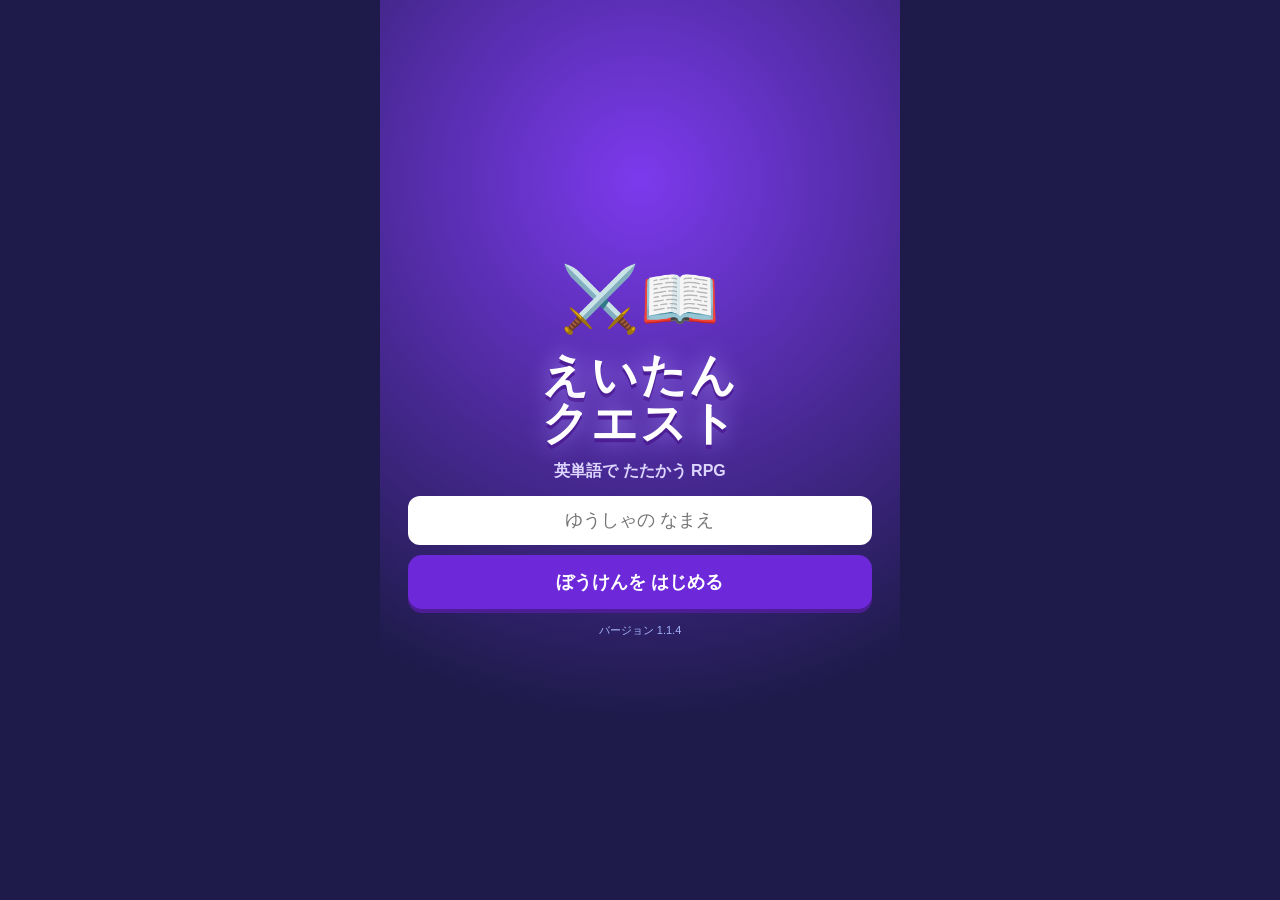
==== commit 858614e6: "Add files via upload" ====
--- a/index.html
+++ b/index.html
@@ -6,10 +6,10 @@
 <meta http-equiv="Cache-Control" content="no-cache, no-store, must-revalidate">
 <meta http-equiv="Pragma" content="no-cache">
 <meta http-equiv="Expires" content="0">
-<meta name="app-version" content="1.1.0">
+<meta name="app-version" content="1.1.4">
 <meta name="theme-color" content="#1e1b4b">
 <title>えいたんクエスト - 英単語RPG</title>
-<link rel="stylesheet" href="css/style.css?v=1.1.0">
+<link rel="stylesheet" href="css/style.css?v=1.1.4">
 </head>
 <body>
 <div id="app">
@@ -105,9 +105,9 @@
   <div class="toast" id="toast"></div>
 </div>
 
-<script src="js/config.js?v=1.1.0"></script>
-<script src="js/words_j1.js?v=1.1.0"></script>
+<script src="js/config.js?v=1.1.4"></script>
+<script src="js/words_j1.js?v=1.1.4"></script>
 <!-- 学年がふえたら ここに js/words_j2.js などを 追加 -->
-<script src="js/game.js?v=1.1.0"></script>
+<script src="js/game.js?v=1.1.4"></script>
 </body>
 </html>
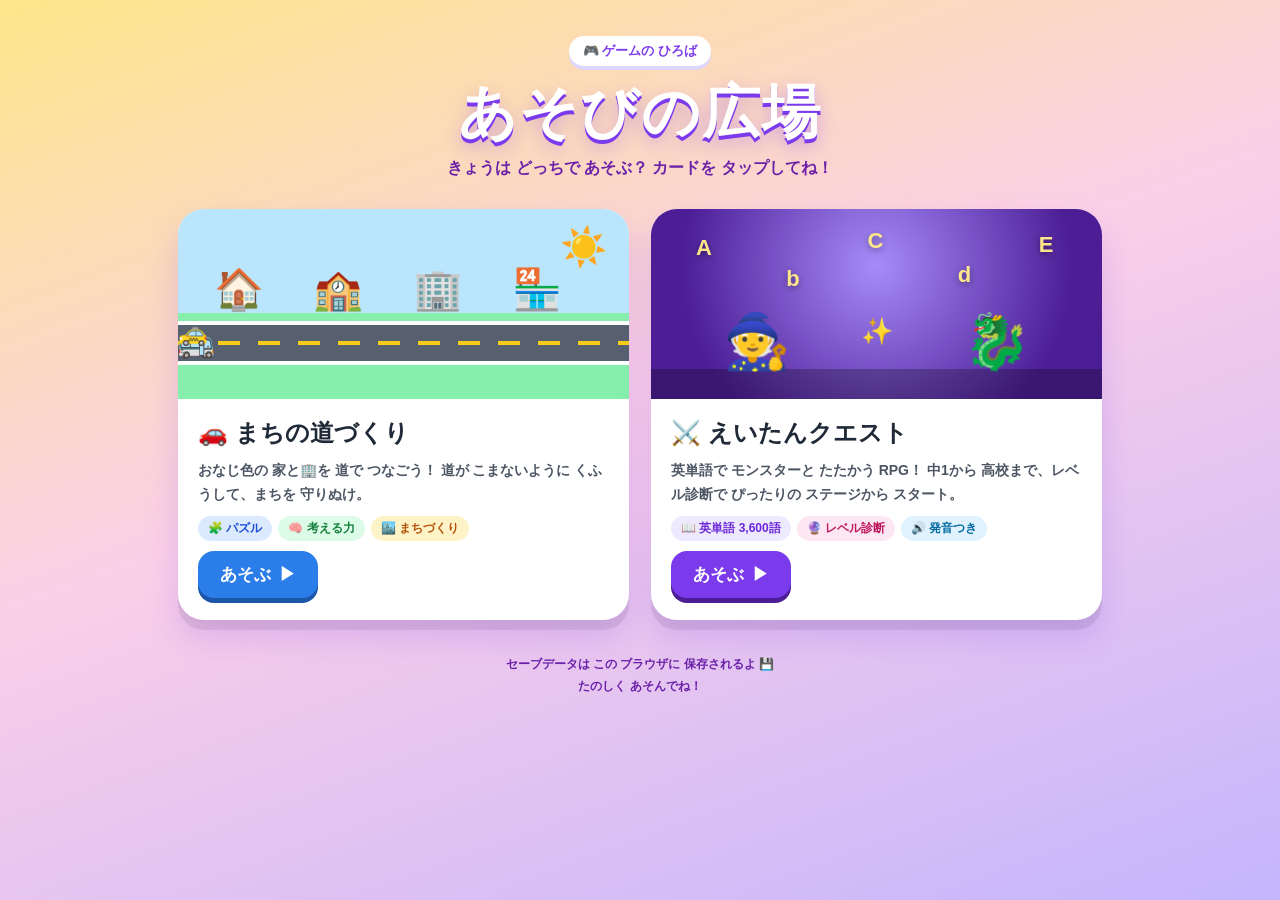
==== commit a4a06ddc: "Add files via upload" ====
--- a/index.html
+++ b/index.html
@@ -2,112 +2,206 @@
 <html lang="ja">
 <head>
 <meta charset="UTF-8">
-<meta name="viewport" content="width=device-width, initial-scale=1.0, maximum-scale=1.0, user-scalable=no">
-<meta http-equiv="Cache-Control" content="no-cache, no-store, must-revalidate">
-<meta http-equiv="Pragma" content="no-cache">
-<meta http-equiv="Expires" content="0">
-<meta name="app-version" content="1.1.4">
-<meta name="theme-color" content="#1e1b4b">
-<title>えいたんクエスト - 英単語RPG</title>
-<link rel="stylesheet" href="css/style.css?v=1.1.4">
+<meta name="viewport" content="width=device-width, initial-scale=1.0">
+<meta name="theme-color" content="#7c3aed">
+<title>あそびの広場 - ゲームをえらんでね！</title>
+<style>
+  * { box-sizing: border-box; margin: 0; padding: 0; }
+  html, body { min-height: 100%; }
+  body {
+    font-family: -apple-system, BlinkMacSystemFont, "Hiragino Sans", "Yu Gothic", "Noto Sans JP", sans-serif;
+    color: #1f2937;
+    background: linear-gradient(160deg, #fde68a 0%, #fbcfe8 45%, #c4b5fd 100%);
+    background-attachment: fixed;
+    overflow-x: hidden;
+  }
+
+  /* ふわふわ浮かぶ背景の飾り */
+  .sky { position: fixed; inset: 0; pointer-events: none; z-index: 0; overflow: hidden; }
+  .float {
+    position: absolute; bottom: -60px; font-size: 28px; opacity: .55;
+    animation: rise linear infinite;
+  }
+  @keyframes rise {
+    0% { transform: translateY(0) rotate(0deg); }
+    100% { transform: translateY(-115vh) rotate(360deg); }
+  }
+
+  .wrap { position: relative; z-index: 1; max-width: 960px; margin: 0 auto; padding: 36px 18px 48px; }
+
+  /* タイトル */
+  header { text-align: center; margin-bottom: 30px; }
+  .badge {
+    display: inline-block; background: #fff; color: #7c3aed; font-weight: 900; font-size: 13px;
+    padding: 6px 14px; border-radius: 999px; box-shadow: 0 4px 0 #ddd6fe; margin-bottom: 14px;
+  }
+  h1 {
+    font-size: clamp(34px, 8vw, 58px); font-weight: 900; line-height: 1.1; letter-spacing: 2px;
+    color: #fff; text-shadow: 0 4px 0 #7c3aed, 0 8px 18px rgba(124,58,237,.35);
+  }
+  h1 .bounce { display: inline-block; animation: hop 1.6s ease-in-out infinite; }
+  h1 .bounce:nth-child(2) { animation-delay: .1s; } h1 .bounce:nth-child(3) { animation-delay: .2s; }
+  h1 .bounce:nth-child(4) { animation-delay: .3s; } h1 .bounce:nth-child(5) { animation-delay: .4s; }
+  h1 .bounce:nth-child(6) { animation-delay: .5s; }
+  @keyframes hop { 0%, 60%, 100% { transform: translateY(0); } 30% { transform: translateY(-10px); } }
+  .lead { margin-top: 14px; font-weight: 800; color: #6b21a8; font-size: 16px; }
+
+  /* ゲームカード */
+  .games { display: grid; grid-template-columns: repeat(auto-fit, minmax(280px, 1fr)); gap: 22px; }
+  .card {
+    position: relative; display: flex; flex-direction: column; text-decoration: none; color: inherit;
+    background: #fff; border-radius: 26px; overflow: hidden;
+    box-shadow: 0 10px 0 rgba(0,0,0,.08), 0 18px 30px rgba(124,58,237,.18);
+    transition: transform .18s ease, box-shadow .18s ease;
+  }
+  .card:hover, .card:focus-visible { transform: translateY(-6px) rotate(-.6deg); box-shadow: 0 16px 0 rgba(0,0,0,.08), 0 26px 40px rgba(124,58,237,.28); outline: none; }
+  .card:active { transform: translateY(2px); }
+
+  .scene { height: 190px; position: relative; overflow: hidden; }
+  .body { padding: 18px 20px 22px; display: flex; flex-direction: column; gap: 10px; flex: 1; }
+  .card h2 { font-size: 24px; font-weight: 900; }
+  .card p { font-size: 14px; line-height: 1.7; color: #4b5563; font-weight: 600; }
+  .tags { display: flex; flex-wrap: wrap; gap: 6px; }
+  .tag { font-size: 12px; font-weight: 800; padding: 4px 10px; border-radius: 999px; }
+  .play {
+    margin-top: auto; align-self: flex-start; font-weight: 900; font-size: 17px; color: #fff;
+    padding: 12px 22px; border-radius: 16px; display: inline-flex; align-items: center; gap: 8px;
+  }
+  .play .arrow { display: inline-block; transition: transform .2s; }
+  .card:hover .play .arrow { transform: translateX(5px); }
+
+  /* --- 交通ゲームの場面：道路を車が走る --- */
+  .city { background: linear-gradient(#bae6fd 0 55%, #86efac 55% 100%); }
+  .city .sun { position: absolute; top: 16px; right: 22px; font-size: 38px; animation: spin 12s linear infinite; }
+  @keyframes spin { to { transform: rotate(360deg); } }
+  .city .bld { position: absolute; bottom: 45%; font-size: 40px; }
+  .city .road {
+    position: absolute; left: 0; right: 0; bottom: 18%; height: 44px; background: #57606f;
+    border-top: 4px solid #fff; border-bottom: 4px solid #fff;
+  }
+  .city .road::after {
+    content: ''; position: absolute; left: 0; right: 0; top: 50%; height: 4px; margin-top: -2px;
+    background: repeating-linear-gradient(90deg, #facc15 0 22px, transparent 22px 40px);
+    animation: lane 1s linear infinite;
+  }
+  @keyframes lane { to { background-position: 40px 0; } }
+  .city .car { position: absolute; font-size: 30px; bottom: calc(18% + 6px); animation: drive linear infinite; }
+  .city .car.r { transform: scaleX(-1); }
+  @keyframes drive { from { left: -60px; } to { left: 110%; } }
+  .city .car.back { animation-name: driveBack; bottom: calc(18% + 18px); font-size: 24px; }
+  @keyframes driveBack { from { left: 110%; } to { left: -60px; } }
+  .tag.t1 { background: #dbeafe; color: #1d4ed8; } .tag.t2 { background: #dcfce7; color: #15803d; } .tag.t3 { background: #fef3c7; color: #b45309; }
+  .play.blue { background: #2b7de9; box-shadow: 0 5px 0 #1b56a8; }
+
+  /* --- 英単語ゲームの場面：モンスターと文字が舞う --- */
+  .quest { background: radial-gradient(circle at 50% 30%, #a78bfa, #4c1d95 75%); }
+  .quest .hero, .quest .mon { position: absolute; bottom: 26px; font-size: 54px; animation: bob 1.8s ease-in-out infinite; }
+  .quest .hero { left: 16%; } .quest .mon { right: 16%; animation-delay: .6s; }
+  @keyframes bob { 0%, 100% { transform: translateY(0); } 50% { transform: translateY(-8px); } }
+  .quest .ground { position: absolute; left: 0; right: 0; bottom: 0; height: 30px; background: rgba(0,0,0,.25); }
+  .quest .letter {
+    position: absolute; color: #fde68a; font-weight: 900; font-size: 22px; text-shadow: 0 2px 6px rgba(0,0,0,.4);
+    animation: twinkle 3s ease-in-out infinite;
+  }
+  @keyframes twinkle { 0%, 100% { opacity: .2; transform: scale(.8); } 50% { opacity: 1; transform: scale(1.15); } }
+  .quest .spark { position: absolute; left: 50%; bottom: 52px; font-size: 26px; transform: translateX(-50%); animation: zap 1.6s ease-in-out infinite; }
+  @keyframes zap { 0%, 100% { opacity: 0; transform: translateX(-90%) scale(.6); } 40% { opacity: 1; } 70% { opacity: 1; transform: translateX(10%) scale(1.2); } }
+  .tag.e1 { background: #ede9fe; color: #6d28d9; } .tag.e2 { background: #fce7f3; color: #be185d; } .tag.e3 { background: #e0f2fe; color: #0369a1; }
+  .play.purple { background: #7c3aed; box-shadow: 0 5px 0 #4c1d95; }
+
+  footer { text-align: center; margin-top: 34px; font-size: 12px; color: #6b21a8; font-weight: 700; line-height: 1.8; }
+
+  @media (prefers-reduced-motion: reduce) {
+    *, *::before, *::after { animation: none !important; transition: none !important; }
+  }
+</style>
 </head>
 <body>
-<div id="app">
-
-  <section id="scrTitle" class="screen show">
-    <div class="title-wrap">
-      <div class="title-logo">⚔️📖</div>
-      <h1>えいたん<br>クエスト</h1>
-      <p class="title-sub">英単語で たたかう RPG</p>
-      <div id="titleNew">
-        <input id="inpName" maxlength="8" placeholder="ゆうしゃの なまえ" autocomplete="off">
-        <button class="btn big" onclick="Game.newGame()">ぼうけんを はじめる</button>
-      </div>
-      <div id="titleCont" class="hidden">
-        <p id="titleWelcome"></p>
-        <button class="btn big" onclick="Game.toMap()">つづきから</button>
-        <button class="btn ghost small" onclick="Game.resetConfirm()">さいしょから やりなおす</button>
-      </div>
-      <p class="ver" id="verTxt"></p>
-    </div>
-  </section>
-
-  <section id="scrMap" class="screen">
-    <header class="hud">
-      <div class="hud-hero"><span id="hudHero" class="hero-ico"></span><div><b id="hudName"></b><small id="hudLv"></small></div></div>
-      <div class="hud-xp"><div class="bar"><div id="hudXpBar"></div></div></div>
-      <div class="hud-streak" id="hudStreak"></div>
-    </header>
-    <div class="map-tabs" id="gradeTabs"></div>
-    <div class="map-body" id="mapBody"></div>
-    <nav class="bottom-nav">
-      <button onclick="Game.startReview()"><span>🗼</span>おさらいの塔<em id="dueBadge"></em></button>
-      <button onclick="Game.showDex()"><span>📕</span>図鑑</button>
-      <button onclick="Game.showBook()"><span>📒</span>単語ノート</button>
-      <button onclick="Game.showSettings()"><span>⚙️</span>せってい</button>
-    </nav>
-  </section>
-
-  <section id="scrLearn" class="screen">
-    <div class="learn-head"><span id="learnStep"></span><button class="btn ghost small" onclick="Game.skipLearn()">たたかいへ ▶</button></div>
-    <div class="card" id="learnCard">
-      <button class="speak" onclick="Game.speakCurrent()">🔊</button>
-      <div class="card-en" id="learnEn"></div>
-      <div class="card-pos" id="learnPos"></div>
-      <div class="card-ja" id="learnJa"></div>
-      <div class="card-pat" id="learnPat"></div>
-      <div class="card-ex" id="learnEx"></div>
-    </div>
-    <p class="learn-tip">例文も 声に出して 読んでみよう。つぎの たたかいで 出てくるよ！</p>
-    <button class="btn big" id="learnNext" onclick="Game.nextLearn()">つぎへ ▶</button>
-  </section>
-
-  <section id="scrBattle" class="screen">
-    <div class="battle-top">
-      <div class="hearts" id="hearts"></div>
-      <div class="combo" id="combo"></div>
-      <button class="btn ghost tiny" onclick="Game.quitBattle()">にげる</button>
-    </div>
-    <div class="arena" id="arena">
-      <div class="enemy-wrap">
-        <div class="enemy-name" id="enemyName"></div>
-        <div class="enemy-hp"><div id="enemyHp"></div></div>
-        <div class="enemy" id="enemy"></div>
-      </div>
-      <div class="wave" id="wave"></div>
-      <div class="fx" id="fx"></div>
-    </div>
-    <div class="timer"><div id="timerBar"></div></div>
-    <div class="qbox">
-      <div class="q-kind" id="qKind"></div>
-      <div class="q-main" id="qMain"></div>
-      <div class="q-sub" id="qSub"></div>
-      <div class="q-area" id="qArea"></div>
-      <div class="explain hidden" id="explain"></div>
-    </div>
-  </section>
-
-  <section id="scrResult" class="screen">
-    <div class="result">
-      <h2 id="resTitle"></h2>
-      <div class="res-big" id="resIcon"></div>
-      <div class="res-stats" id="resStats"></div>
-      <div class="res-miss" id="resMiss"></div>
-      <div class="res-btns" id="resBtns"></div>
-    </div>
-  </section>
-
-  <section id="scrPanel" class="screen">
-    <div class="panel-head"><h2 id="panelTitle"></h2><button class="btn ghost small" onclick="Game.toMap()">もどる</button></div>
-    <div class="panel-body" id="panelBody"></div>
-  </section>
-
-  <div class="toast" id="toast"></div>
+
+<div class="sky" id="sky" aria-hidden="true"></div>
+
+<div class="wrap">
+  <header>
+    <span class="badge">🎮 ゲームの ひろば</span>
+    <h1><span class="bounce">あ</span><span class="bounce">そ</span><span class="bounce">び</span><span class="bounce">の</span><span class="bounce">広</span><span class="bounce">場</span></h1>
+    <p class="lead">きょうは どっちで あそぶ？ カードを タップしてね！</p>
+  </header>
+
+  <main class="games">
+    <!-- 交通ゲーム -->
+    <a class="card" href="TransantionGame/index.html" aria-label="まちの道づくり で あそぶ">
+      <div class="scene city" aria-hidden="true">
+        <span class="sun">☀️</span>
+        <span class="bld" style="left:8%">🏠</span>
+        <span class="bld" style="left:30%">🏫</span>
+        <span class="bld" style="left:52%">🏢</span>
+        <span class="bld" style="left:74%">🏪</span>
+        <div class="road"></div>
+        <span class="car r" style="animation-duration:4.5s">🚗</span>
+        <span class="car r" style="animation-duration:6s; animation-delay:-3s">🚌</span>
+        <span class="car back" style="animation-duration:5.2s; animation-delay:-1s">🚕</span>
+      </div>
+      <div class="body">
+        <h2>🚗 まちの道づくり</h2>
+        <p>おなじ色の 家と🏢を 道で つなごう！ 道が こまないように くふうして、まちを 守りぬけ。</p>
+        <div class="tags">
+          <span class="tag t1">🧩 パズル</span>
+          <span class="tag t2">🧠 考える力</span>
+          <span class="tag t3">🏙️ まちづくり</span>
+        </div>
+        <span class="play blue">あそぶ <span class="arrow">▶</span></span>
+      </div>
+    </a>
+
+    <!-- 英単語ゲーム -->
+    <a class="card" href="EnglishGame/index.html" aria-label="えいたんクエスト で あそぶ">
+      <div class="scene quest" aria-hidden="true">
+        <span class="letter" style="left:10%; top:14%">A</span>
+        <span class="letter" style="left:30%; top:30%; animation-delay:.5s">b</span>
+        <span class="letter" style="left:48%; top:10%; animation-delay:1s">C</span>
+        <span class="letter" style="left:68%; top:28%; animation-delay:1.5s">d</span>
+        <span class="letter" style="left:86%; top:12%; animation-delay:2s">E</span>
+        <div class="ground"></div>
+        <span class="hero">🧙</span>
+        <span class="spark">✨</span>
+        <span class="mon">🐉</span>
+      </div>
+      <div class="body">
+        <h2>⚔️ えいたんクエスト</h2>
+        <p>英単語で モンスターと たたかう RPG！ 中1から 高校まで、レベル診断で ぴったりの ステージから スタート。</p>
+        <div class="tags">
+          <span class="tag e1">📖 英単語 3,600語</span>
+          <span class="tag e2">🔮 レベル診断</span>
+          <span class="tag e3">🔊 発音つき</span>
+        </div>
+        <span class="play purple">あそぶ <span class="arrow">▶</span></span>
+      </div>
+    </a>
+  </main>
+
+  <footer>
+    セーブデータは この ブラウザに 保存されるよ 💾<br>
+    たのしく あそんでね！
+  </footer>
 </div>
 
-<script src="js/config.js?v=1.1.4"></script>
-<script src="js/words_j1.js?v=1.1.4"></script>
-<!-- 学年がふえたら ここに js/words_j2.js などを 追加 -->
-<script src="js/game.js?v=1.1.4"></script>
+<script>
+  // 背景に ふわふわ のぼる 飾りを ちらす（動きを へらす設定の 端末では 出さない）
+  (function () {
+    if (window.matchMedia && matchMedia('(prefers-reduced-motion: reduce)').matches) return;
+    const items = ['⭐', '🎈', '🚗', '📖', '✨', '🔤', '🌟', '🚌', '💡', '🎉'];
+    const sky = document.getElementById('sky');
+    for (let i = 0; i < 16; i++) {
+      const s = document.createElement('span');
+      s.className = 'float';
+      s.textContent = items[i % items.length];
+      s.style.left = (Math.random() * 100) + 'vw';
+      s.style.fontSize = (18 + Math.random() * 22) + 'px';
+      s.style.animationDuration = (12 + Math.random() * 14) + 's';
+      s.style.animationDelay = (-Math.random() * 20) + 's';
+      sky.appendChild(s);
+    }
+  })();
+</script>
 </body>
 </html>
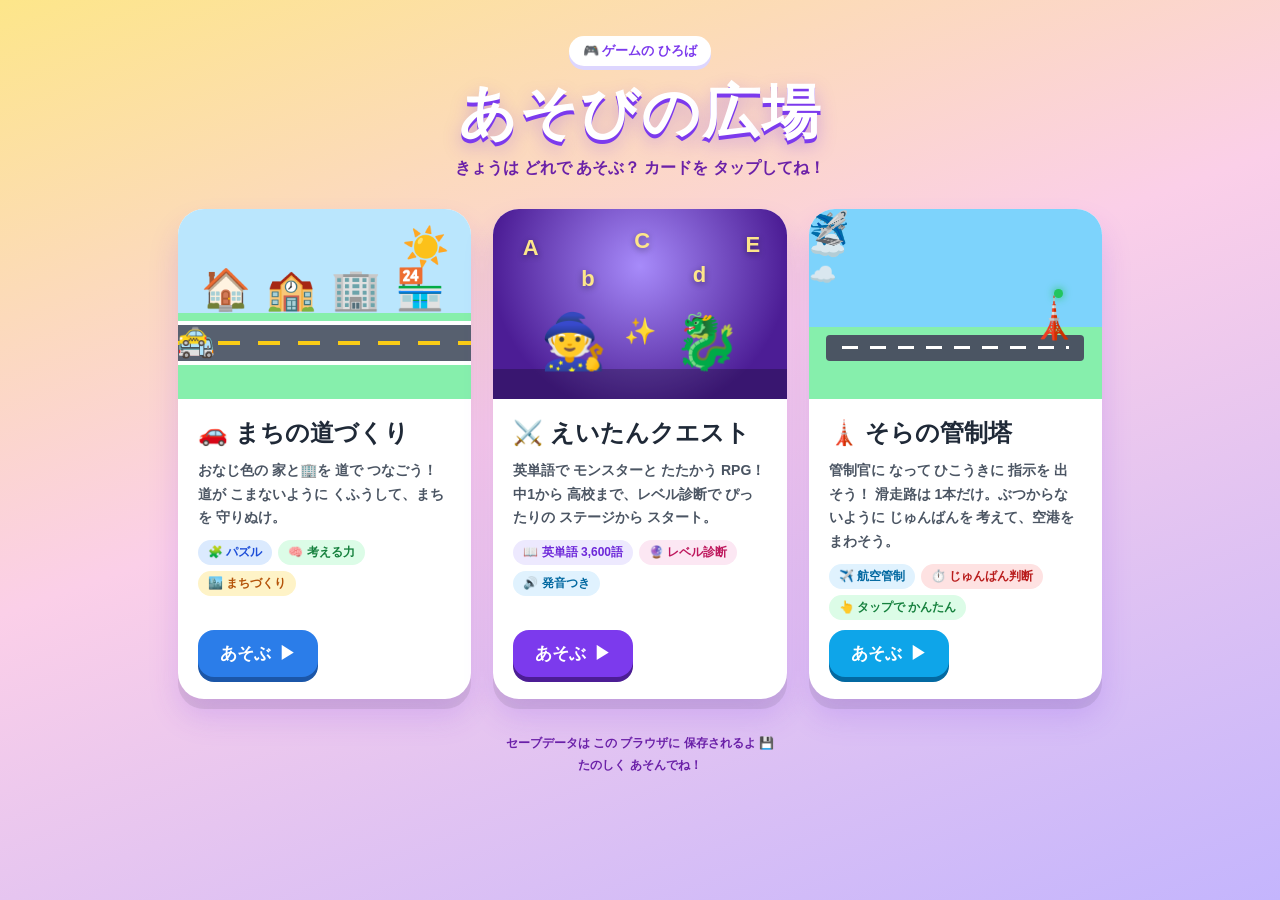
==== commit b611839e: "Add files via upload" ====
--- a/index.html
+++ b/index.html
@@ -108,6 +108,23 @@
   @keyframes zap { 0%, 100% { opacity: 0; transform: translateX(-90%) scale(.6); } 40% { opacity: 1; } 70% { opacity: 1; transform: translateX(10%) scale(1.2); } }
   .tag.e1 { background: #ede9fe; color: #6d28d9; } .tag.e2 { background: #fce7f3; color: #be185d; } .tag.e3 { background: #e0f2fe; color: #0369a1; }
   .play.purple { background: #7c3aed; box-shadow: 0 5px 0 #4c1d95; }
+  /* --- 管制塔ゲームの場面：滑走路と 飛行機 --- */
+  .tower { background: linear-gradient(#7dd3fc 0 62%, #86efac 62% 100%); }
+  .tower .cloud { position: absolute; font-size: 30px; opacity: .9; animation: drift linear infinite; }
+  @keyframes drift { from { left: -50px; } to { left: 110%; } }
+  .tower .runway { position: absolute; left: 6%; right: 6%; bottom: 20%; height: 26px; background: #4b5563; border-radius: 4px; }
+  .tower .runway::after { content: ''; position: absolute; left: 6%; right: 6%; top: 50%; height: 3px; margin-top: -1.5px;
+    background: repeating-linear-gradient(90deg, #fff 0 16px, transparent 16px 28px); }
+  .tower .ctl { position: absolute; right: 8%; bottom: 30%; font-size: 40px; }
+  .tower .lamp { position: absolute; right: calc(8% + 16px); bottom: calc(30% + 44px); width: 9px; height: 9px; border-radius: 50%;
+    background: #22c55e; box-shadow: 0 0 8px #22c55e; animation: blink 1.4s steps(1) infinite; }
+  @keyframes blink { 50% { background: #ef4444; box-shadow: 0 0 8px #ef4444; } }
+  .tower .plane { position: absolute; font-size: 32px; animation: land 5s ease-in infinite; }
+  @keyframes land { 0% { left: -12%; bottom: 82%; transform: rotate(10deg); } 60% { left: 30%; bottom: 25%; transform: rotate(5deg); } 100% { left: 78%; bottom: 23%; transform: rotate(0); } }
+  .tower .plane.up { animation: takeoff 5s ease-in infinite; animation-delay: -2.5s; }
+  @keyframes takeoff { 0% { left: 12%; bottom: 23%; transform: rotate(0); } 45% { left: 50%; bottom: 23%; transform: rotate(0); } 100% { left: 110%; bottom: 88%; transform: rotate(-25deg); } }
+  .tag.a1 { background: #e0f2fe; color: #0369a1; } .tag.a2 { background: #fee2e2; color: #b91c1c; } .tag.a3 { background: #dcfce7; color: #15803d; }
+  .play.skyb { background: #0ea5e9; box-shadow: 0 5px 0 #0369a1; }
 
   footer { text-align: center; margin-top: 34px; font-size: 12px; color: #6b21a8; font-weight: 700; line-height: 1.8; }
 
@@ -124,7 +141,7 @@
   <header>
     <span class="badge">🎮 ゲームの ひろば</span>
     <h1><span class="bounce">あ</span><span class="bounce">そ</span><span class="bounce">び</span><span class="bounce">の</span><span class="bounce">広</span><span class="bounce">場</span></h1>
-    <p class="lead">きょうは どっちで あそぶ？ カードを タップしてね！</p>
+    <p class="lead">きょうは どれで あそぶ？ カードを タップしてね！</p>
   </header>
 
   <main class="games">
@@ -177,6 +194,27 @@
         <span class="play purple">あそぶ <span class="arrow">▶</span></span>
       </div>
     </a>
+    <!-- 管制塔ゲーム -->
+    <a class="card" href="Pilot/index.html" aria-label="そらの管制塔 で あそぶ">
+      <div class="scene tower" aria-hidden="true">
+        <span class="cloud" style="top:10%; animation-duration:16s">☁️</span>
+        <span class="cloud" style="top:28%; animation-duration:22s; animation-delay:-9s; font-size:22px">☁️</span>
+        <div class="runway"></div>
+        <span class="ctl">🗼</span><span class="lamp"></span>
+        <span class="plane">✈️</span>
+        <span class="plane up">🛫</span>
+      </div>
+      <div class="body">
+        <h2>🗼 そらの管制塔</h2>
+        <p>管制官に なって ひこうきに 指示を 出そう！ 滑走路は 1本だけ。ぶつからないように じゅんばんを 考えて、空港を まわそう。</p>
+        <div class="tags">
+          <span class="tag a1">✈️ 航空管制</span>
+          <span class="tag a2">⏱️ じゅんばん判断</span>
+          <span class="tag a3">👆 タップで かんたん</span>
+        </div>
+        <span class="play skyb">あそぶ <span class="arrow">▶</span></span>
+      </div>
+    </a>
   </main>
 
   <footer>
@@ -189,9 +227,9 @@
   // 背景に ふわふわ のぼる 飾りを ちらす（動きを へらす設定の 端末では 出さない）
   (function () {
     if (window.matchMedia && matchMedia('(prefers-reduced-motion: reduce)').matches) return;
-    const items = ['⭐', '🎈', '🚗', '📖', '✨', '🔤', '🌟', '🚌', '💡', '🎉'];
+    const items = ['⭐', '🎈', '🚗', '📖', '✨', '🔤', '🌟', '🚌', '💡', '🎉', '✈️', '🗼'];
     const sky = document.getElementById('sky');
-    for (let i = 0; i < 16; i++) {
+    for (let i = 0; i < 18; i++) {
       const s = document.createElement('span');
       s.className = 'float';
       s.textContent = items[i % items.length];
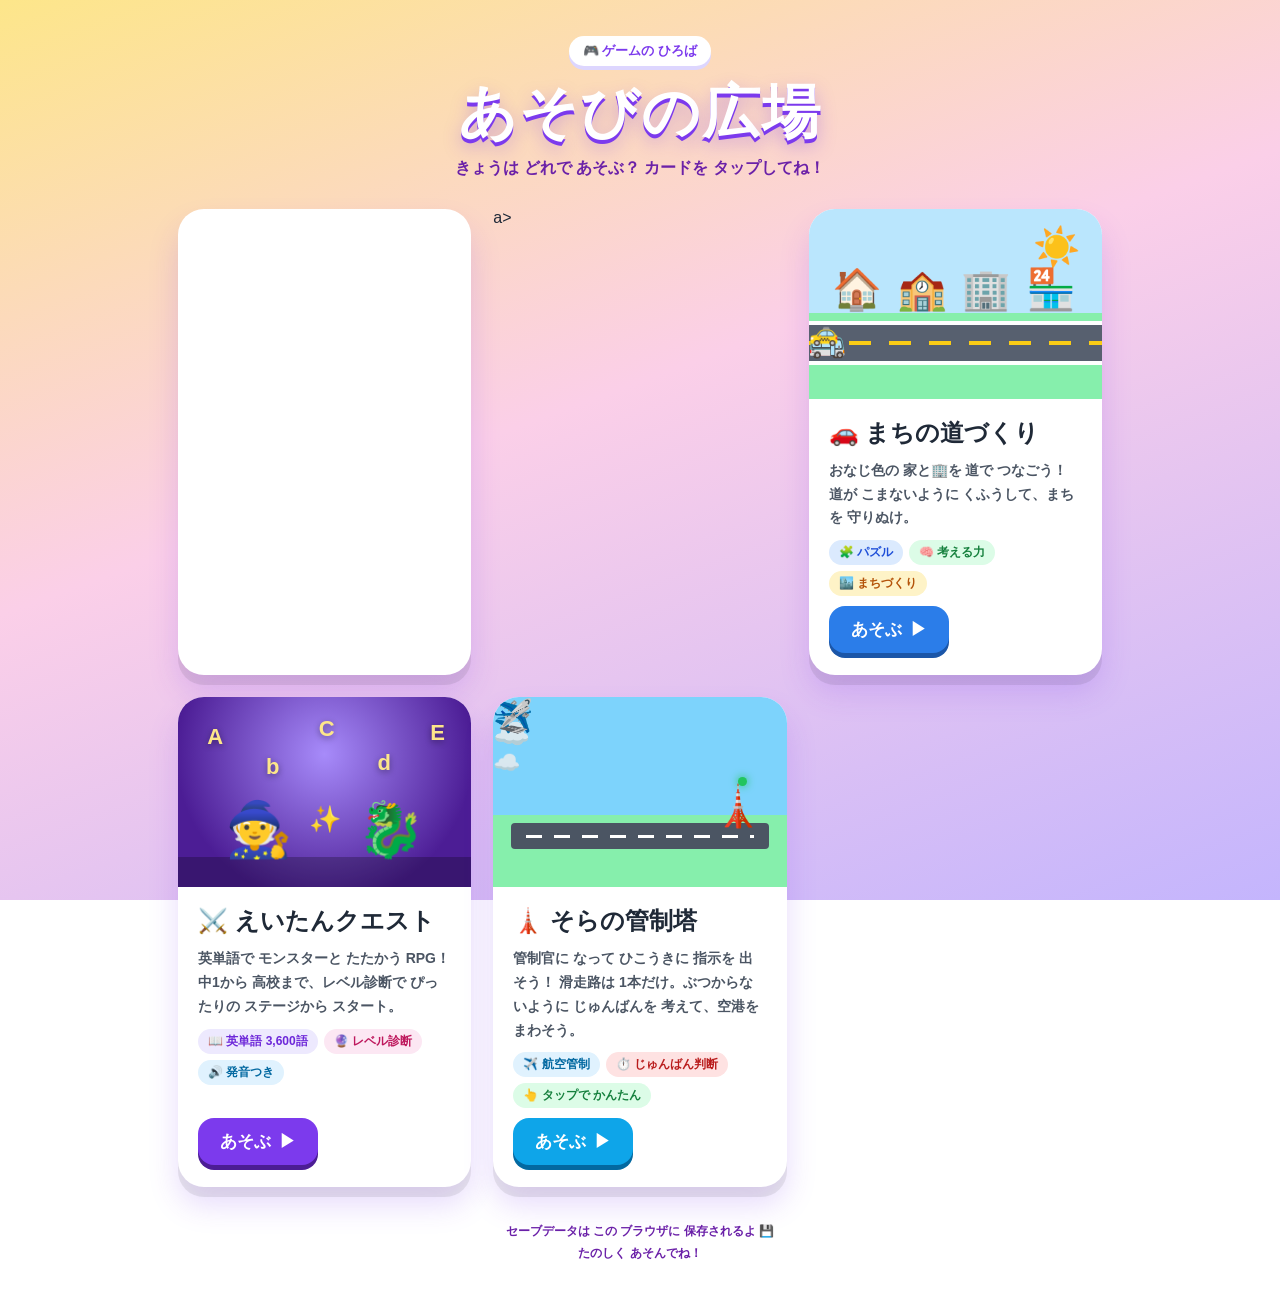
==== commit 3844d000: "Update index.html" ====
--- a/index.html
+++ b/index.html
@@ -145,7 +145,11 @@
   </header>
 
   <main class="games">
-    <!-- 交通ゲーム -->
+    <a class="card" href="Rocket/index.html" aria-label="ろけっとづくり で あそぶ"> 
+    </a>a>
+
+  
+  <!-- 交通ゲーム -->
     <a class="card" href="TransantionGame/index.html" aria-label="まちの道づくり で あそぶ">
       <div class="scene city" aria-hidden="true">
         <span class="sun">☀️</span>
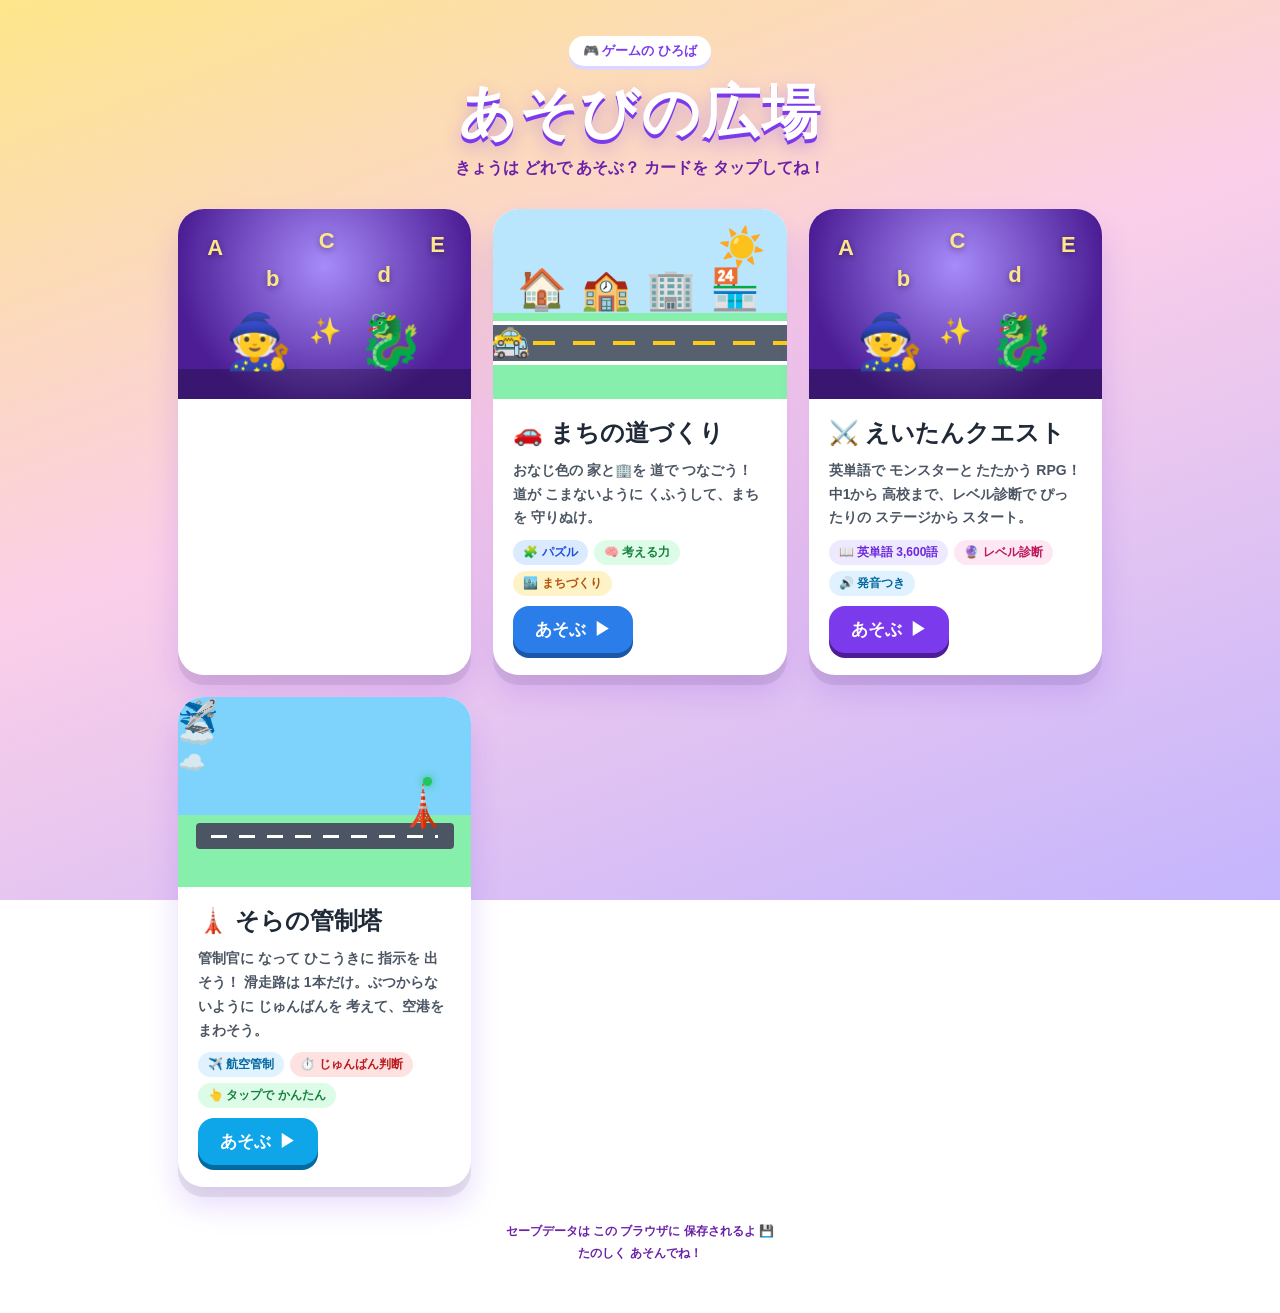
==== commit bc71a077: "Update index.html" ====
--- a/index.html
+++ b/index.html
@@ -146,7 +146,18 @@
 
   <main class="games">
     <a class="card" href="Rocket/index.html" aria-label="ろけっとづくり で あそぶ"> 
-    </a>a>
+      <div class="scene quest" aria-hidden="true">
+        <span class="letter" style="left:10%; top:14%">A</span>
+        <span class="letter" style="left:30%; top:30%; animation-delay:.5s">b</span>
+        <span class="letter" style="left:48%; top:10%; animation-delay:1s">C</span>
+        <span class="letter" style="left:68%; top:28%; animation-delay:1.5s">d</span>
+        <span class="letter" style="left:86%; top:12%; animation-delay:2s">E</span>
+        <div class="ground"></div>
+        <span class="hero">🧙</span>
+        <span class="spark">✨</span>
+        <span class="mon">🐉</span>
+      </div>
+    </a>
 
   
   <!-- 交通ゲーム -->
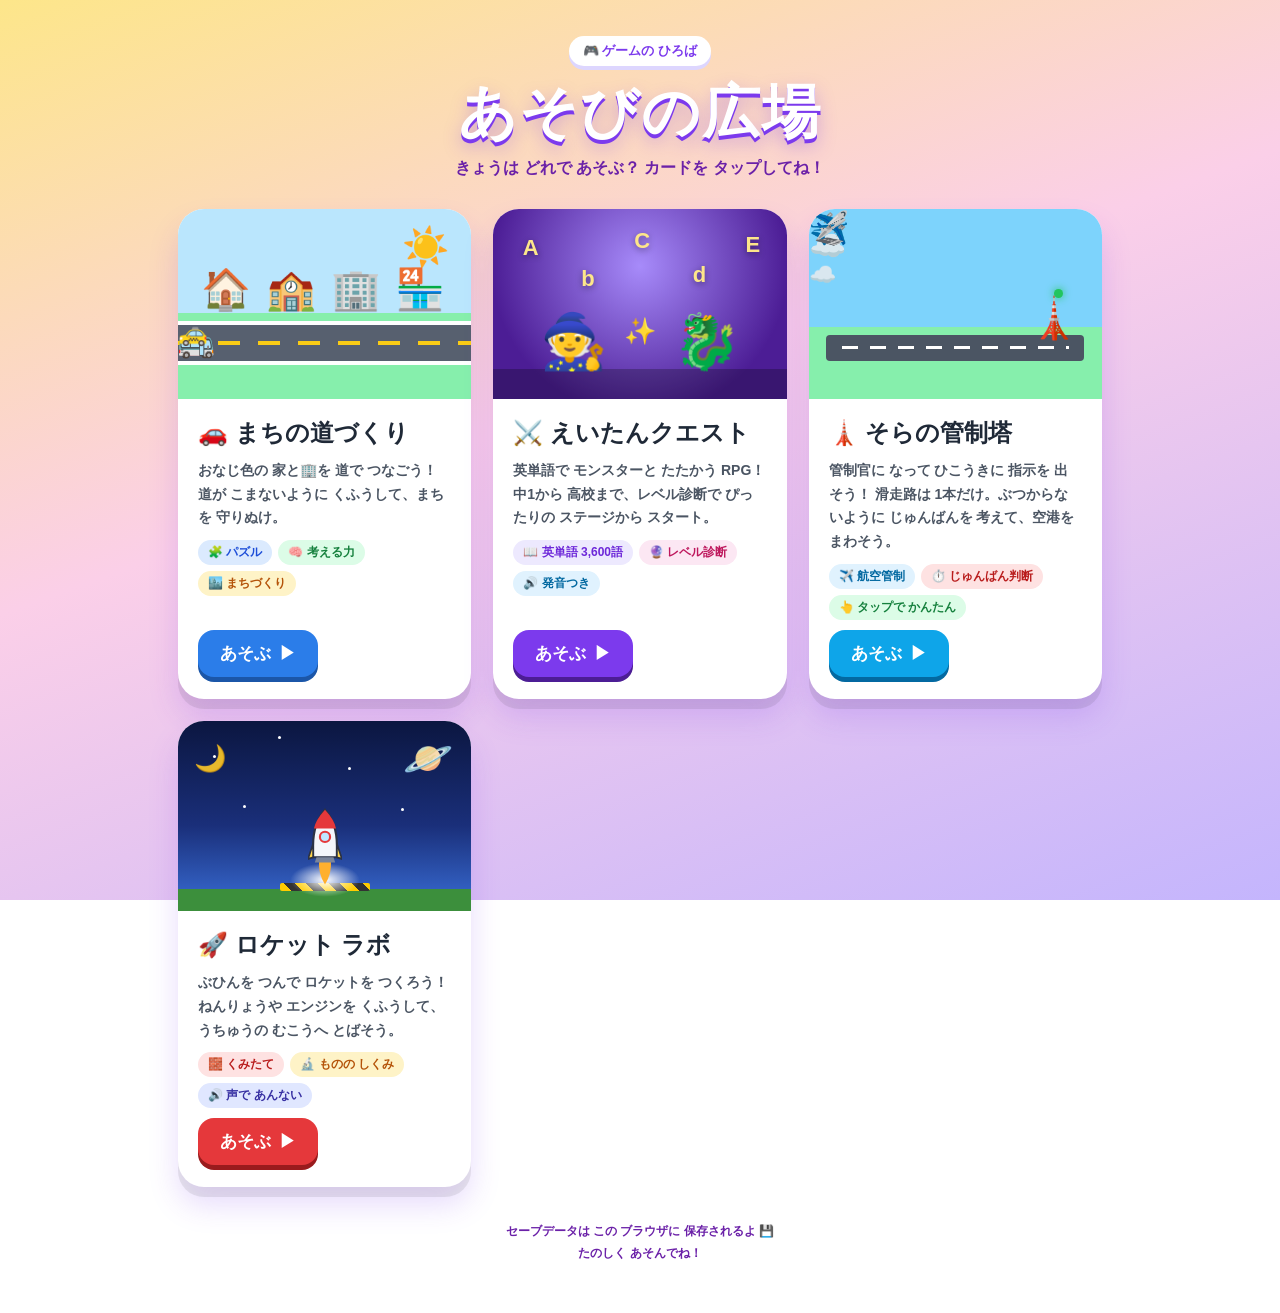
==== commit 2a727316: "Add files via upload" ====
--- a/index.html
+++ b/index.html
@@ -15,7 +15,6 @@
     background-attachment: fixed;
     overflow-x: hidden;
   }
-
   /* ふわふわ浮かぶ背景の飾り */
   .sky { position: fixed; inset: 0; pointer-events: none; z-index: 0; overflow: hidden; }
   .float {
@@ -26,9 +25,7 @@
     0% { transform: translateY(0) rotate(0deg); }
     100% { transform: translateY(-115vh) rotate(360deg); }
   }
-
   .wrap { position: relative; z-index: 1; max-width: 960px; margin: 0 auto; padding: 36px 18px 48px; }
-
   /* タイトル */
   header { text-align: center; margin-bottom: 30px; }
   .badge {
@@ -45,7 +42,6 @@
   h1 .bounce:nth-child(6) { animation-delay: .5s; }
   @keyframes hop { 0%, 60%, 100% { transform: translateY(0); } 30% { transform: translateY(-10px); } }
   .lead { margin-top: 14px; font-weight: 800; color: #6b21a8; font-size: 16px; }
-
   /* ゲームカード */
   .games { display: grid; grid-template-columns: repeat(auto-fit, minmax(280px, 1fr)); gap: 22px; }
   .card {
@@ -56,7 +52,6 @@
   }
   .card:hover, .card:focus-visible { transform: translateY(-6px) rotate(-.6deg); box-shadow: 0 16px 0 rgba(0,0,0,.08), 0 26px 40px rgba(124,58,237,.28); outline: none; }
   .card:active { transform: translateY(2px); }
-
   .scene { height: 190px; position: relative; overflow: hidden; }
   .body { padding: 18px 20px 22px; display: flex; flex-direction: column; gap: 10px; flex: 1; }
   .card h2 { font-size: 24px; font-weight: 900; }
@@ -69,7 +64,6 @@
   }
   .play .arrow { display: inline-block; transition: transform .2s; }
   .card:hover .play .arrow { transform: translateX(5px); }
-
   /* --- 交通ゲームの場面：道路を車が走る --- */
   .city { background: linear-gradient(#bae6fd 0 55%, #86efac 55% 100%); }
   .city .sun { position: absolute; top: 16px; right: 22px; font-size: 38px; animation: spin 12s linear infinite; }
@@ -92,7 +86,6 @@
   @keyframes driveBack { from { left: 110%; } to { left: -60px; } }
   .tag.t1 { background: #dbeafe; color: #1d4ed8; } .tag.t2 { background: #dcfce7; color: #15803d; } .tag.t3 { background: #fef3c7; color: #b45309; }
   .play.blue { background: #2b7de9; box-shadow: 0 5px 0 #1b56a8; }
-
   /* --- 英単語ゲームの場面：モンスターと文字が舞う --- */
   .quest { background: radial-gradient(circle at 50% 30%, #a78bfa, #4c1d95 75%); }
   .quest .hero, .quest .mon { position: absolute; bottom: 26px; font-size: 54px; animation: bob 1.8s ease-in-out infinite; }
@@ -125,42 +118,40 @@
   @keyframes takeoff { 0% { left: 12%; bottom: 23%; transform: rotate(0); } 45% { left: 50%; bottom: 23%; transform: rotate(0); } 100% { left: 110%; bottom: 88%; transform: rotate(-25deg); } }
   .tag.a1 { background: #e0f2fe; color: #0369a1; } .tag.a2 { background: #fee2e2; color: #b91c1c; } .tag.a3 { background: #dcfce7; color: #15803d; }
   .play.skyb { background: #0ea5e9; box-shadow: 0 5px 0 #0369a1; }
-
+  /* --- ロケットゲームの場面：発射台から 宇宙へ --- */
+  .space { background: linear-gradient(#0b1640 0%, #1a2f7a 55%, #3a6fd8 100%); }
+  .space .star { position: absolute; width: 3px; height: 3px; border-radius: 50%; background: #fff; animation: twinkle 2.4s ease-in-out infinite; }
+  .space .planet { position: absolute; top: 14px; right: 18px; font-size: 40px; animation: bob 4s ease-in-out infinite; }
+  .space .moon { position: absolute; top: 22px; left: 16px; font-size: 26px; opacity: .9; }
+  .space .pad { position: absolute; left: 0; right: 0; bottom: 0; height: 22px; background: #3c8f3c; }
+  .space .pad::after { content: ''; position: absolute; left: 50%; width: 90px; margin-left: -45px; top: -6px; height: 8px;
+    background: repeating-linear-gradient(45deg, #ffcc00 0 8px, #333 8px 16px); border-radius: 2px; }
+  .space .rocket { position: absolute; left: 50%; bottom: 26px; width: 34px; margin-left: -17px; animation: launch 4s ease-in infinite; }
+  .space .rocket svg { width: 100%; display: block; }
+  .space .rocket .flame { transform-origin: 50% 0; animation: flick .1s infinite alternate; }
+  @keyframes flick { from { transform: scaleY(.7); } to { transform: scaleY(1.2); } }
+  @keyframes launch { 0%, 18% { transform: translateY(0); } 18%, 22% { transform: translateY(0) translateX(-1px); } 100% { transform: translateY(-260px); } }
+  .space .smoke { position: absolute; left: 50%; bottom: 14px; width: 70px; height: 34px; margin-left: -35px; border-radius: 50%;
+    background: radial-gradient(#fff, rgba(255,255,255,0) 70%); animation: puff 4s ease-out infinite; }
+  @keyframes puff { 0%, 15% { opacity: 0; transform: scale(.4); } 30% { opacity: .9; transform: scale(1.2); } 100% { opacity: 0; transform: scale(2); } }
+  .tag.r1 { background: #fee2e2; color: #b91c1c; } .tag.r2 { background: #fef3c7; color: #b45309; } .tag.r3 { background: #e0e7ff; color: #3730a3; }
+  .play.red { background: #e5383b; box-shadow: 0 5px 0 #9a1b1d; }
   footer { text-align: center; margin-top: 34px; font-size: 12px; color: #6b21a8; font-weight: 700; line-height: 1.8; }
-
   @media (prefers-reduced-motion: reduce) {
     *, *::before, *::after { animation: none !important; transition: none !important; }
   }
 </style>
 </head>
 <body>
-
 <div class="sky" id="sky" aria-hidden="true"></div>
-
 <div class="wrap">
   <header>
     <span class="badge">🎮 ゲームの ひろば</span>
     <h1><span class="bounce">あ</span><span class="bounce">そ</span><span class="bounce">び</span><span class="bounce">の</span><span class="bounce">広</span><span class="bounce">場</span></h1>
     <p class="lead">きょうは どれで あそぶ？ カードを タップしてね！</p>
   </header>
-
   <main class="games">
-    <a class="card" href="Rocket/index.html" aria-label="ろけっとづくり で あそぶ"> 
-      <div class="scene quest" aria-hidden="true">
-        <span class="letter" style="left:10%; top:14%">A</span>
-        <span class="letter" style="left:30%; top:30%; animation-delay:.5s">b</span>
-        <span class="letter" style="left:48%; top:10%; animation-delay:1s">C</span>
-        <span class="letter" style="left:68%; top:28%; animation-delay:1.5s">d</span>
-        <span class="letter" style="left:86%; top:12%; animation-delay:2s">E</span>
-        <div class="ground"></div>
-        <span class="hero">🧙</span>
-        <span class="spark">✨</span>
-        <span class="mon">🐉</span>
-      </div>
-    </a>
-
-  
-  <!-- 交通ゲーム -->
+    <!-- 交通ゲーム -->
     <a class="card" href="TransantionGame/index.html" aria-label="まちの道づくり で あそぶ">
       <div class="scene city" aria-hidden="true">
         <span class="sun">☀️</span>
@@ -184,7 +175,6 @@
         <span class="play blue">あそぶ <span class="arrow">▶</span></span>
       </div>
     </a>
-
     <!-- 英単語ゲーム -->
     <a class="card" href="EnglishGame/index.html" aria-label="えいたんクエスト で あそぶ">
       <div class="scene quest" aria-hidden="true">
@@ -230,19 +220,51 @@
         <span class="play skyb">あそぶ <span class="arrow">▶</span></span>
       </div>
     </a>
+    <!-- ロケットゲーム -->
+    <a class="card" href="Rocket/index.html" aria-label="ロケット ラボ で あそぶ">
+      <div class="scene space" aria-hidden="true">
+        <span class="star" style="left:12%; top:18%"></span>
+        <span class="star" style="left:34%; top:8%; animation-delay:.6s"></span>
+        <span class="star" style="left:58%; top:24%; animation-delay:1.2s"></span>
+        <span class="star" style="left:76%; top:46%; animation-delay:.3s"></span>
+        <span class="star" style="left:22%; top:44%; animation-delay:1.8s"></span>
+        <span class="moon">🌙</span>
+        <span class="planet">🪐</span>
+        <div class="pad"></div>
+        <span class="smoke"></span>
+        <span class="rocket">
+          <svg viewBox="0 0 40 90">
+            <path class="flame" d="M13 62 H27 Q28 78 20 90 Q12 78 13 62Z" fill="#ffb02e"/>
+            <path d="M20 2 Q34 18 34 44 V58 H6 V44 Q6 18 20 2Z" fill="#f4f6fb" stroke="#2b3245" stroke-width="2.5"/>
+            <path d="M20 2 Q31 14 33 24 H7 Q9 14 20 2Z" fill="#e5383b"/>
+            <circle cx="20" cy="34" r="6" fill="#bfe6ff" stroke="#e5383b" stroke-width="2.5"/>
+            <path d="M6 42 L0 60 L6 58Z M34 42 L40 60 L34 58Z" fill="#ffd54a" stroke="#2b3245" stroke-width="2"/>
+            <path d="M10 58 H30 L32 64 H8Z" fill="#7a849a"/>
+          </svg>
+        </span>
+      </div>
+      <div class="body">
+        <h2>🚀 ロケット ラボ</h2>
+        <p>ぶひんを つんで ロケットを つくろう！ ねんりょうや エンジンを くふうして、うちゅうの むこうへ とばそう。</p>
+        <div class="tags">
+          <span class="tag r1">🧱 くみたて</span>
+          <span class="tag r2">🔬 ものの しくみ</span>
+          <span class="tag r3">🔊 声で あんない</span>
+        </div>
+        <span class="play red">あそぶ <span class="arrow">▶</span></span>
+      </div>
+    </a>
   </main>
-
   <footer>
     セーブデータは この ブラウザに 保存されるよ 💾<br>
     たのしく あそんでね！
   </footer>
 </div>
-
 <script>
   // 背景に ふわふわ のぼる 飾りを ちらす（動きを へらす設定の 端末では 出さない）
   (function () {
     if (window.matchMedia && matchMedia('(prefers-reduced-motion: reduce)').matches) return;
-    const items = ['⭐', '🎈', '🚗', '📖', '✨', '🔤', '🌟', '🚌', '💡', '🎉', '✈️', '🗼'];
+    const items = ['⭐', '🎈', '🚗', '📖', '✨', '🔤', '🌟', '🚌', '💡', '🎉', '✈️', '🗼', '🚀', '🪐'];
     const sky = document.getElementById('sky');
     for (let i = 0; i < 18; i++) {
       const s = document.createElement('span');
